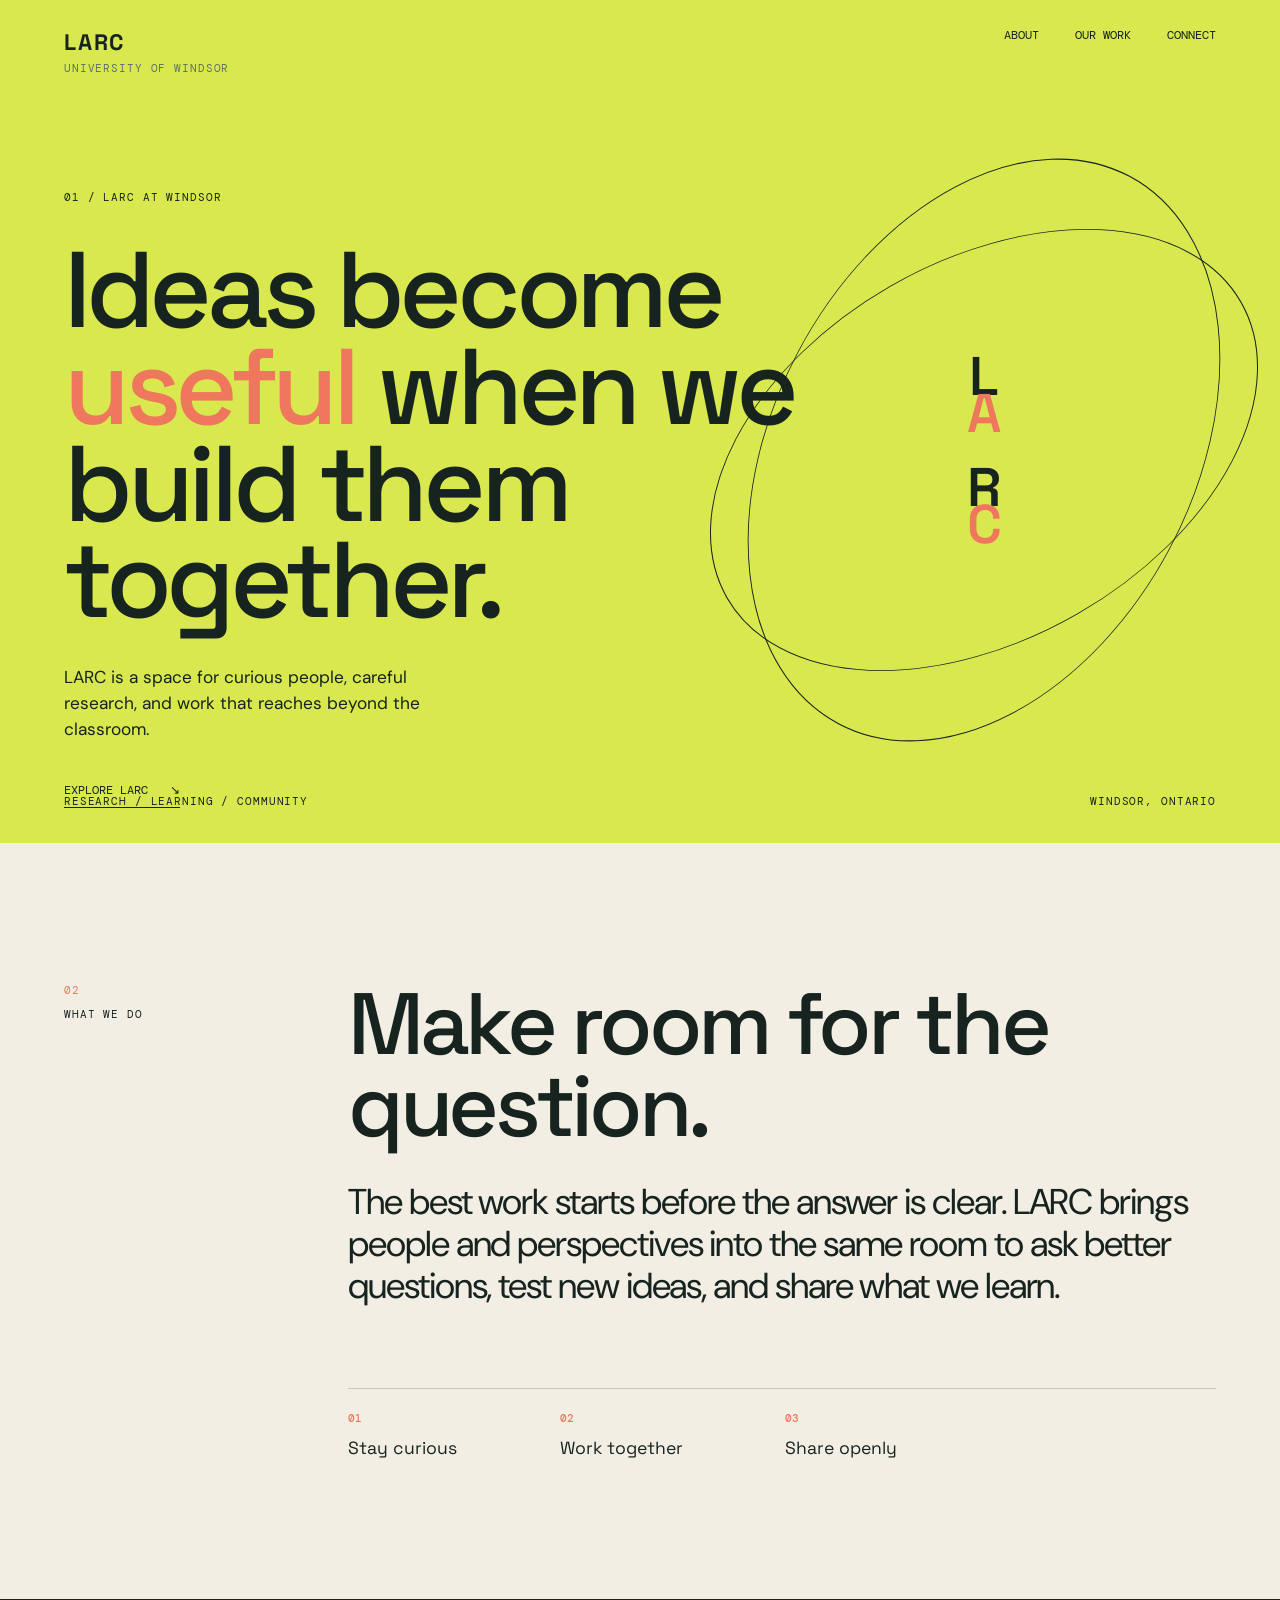
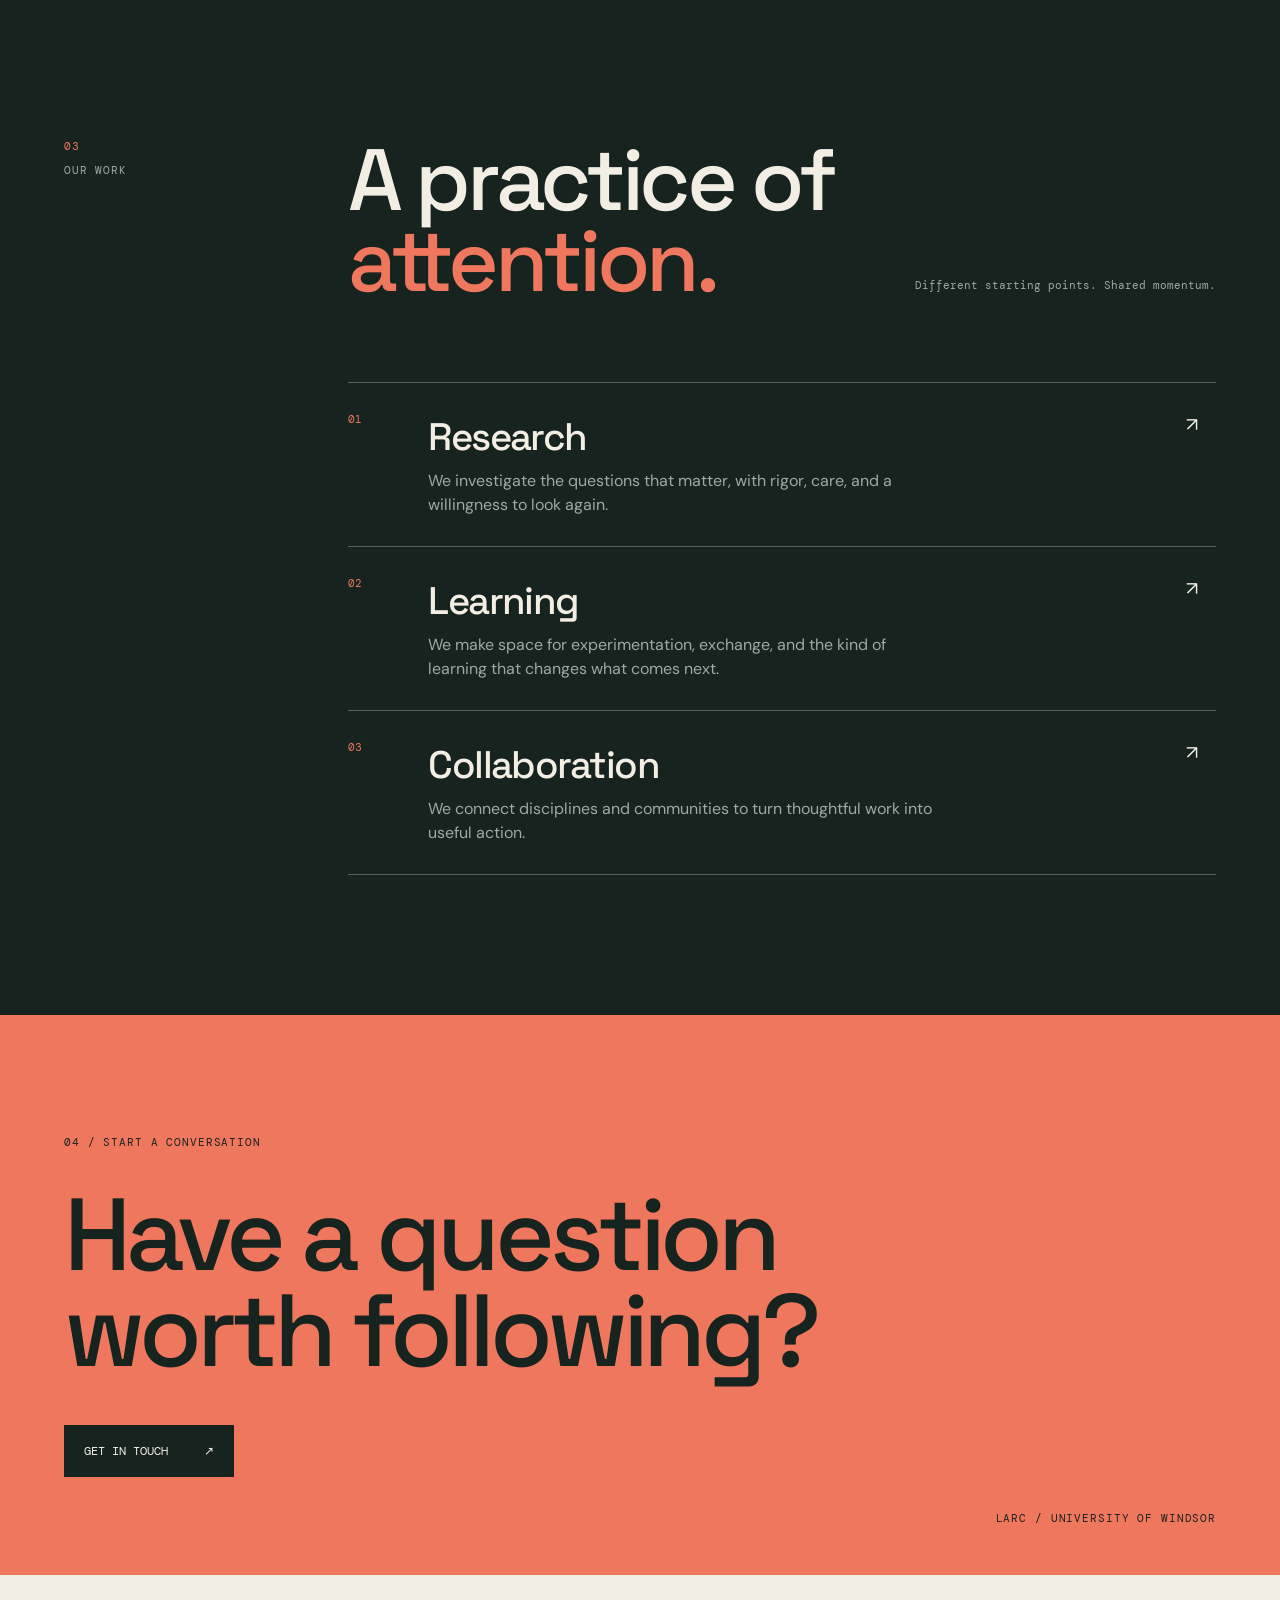
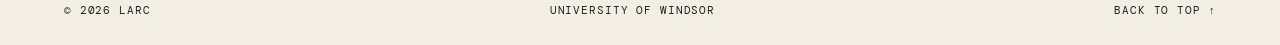
==== index.html @ 3475274f "Add initial website structure and deployment workflow for GitHub Pages" ====
<!doctype html>
<html lang="en">

<head>
    <meta charset="utf-8">
    <meta name="viewport" content="width=device-width, initial-scale=1">
    <meta name="description"
        content="LARC at the University of Windsor: research, learning, and collaboration with public impact.">
    <title>LARC | University of Windsor</title>
    <link rel="preconnect" href="https://fonts.googleapis.com">
    <link rel="preconnect" href="https://fonts.gstatic.com" crossorigin>
    <link
        href="https://fonts.googleapis.com/css2?family=DM+Mono:wght@400;500&family=DM+Sans:wght@400;500;700&family=Space+Grotesk:wght@400;500;600;700&display=swap"
        rel="stylesheet">
    <link rel="stylesheet" href="styles.css">
    <script src="script.js" defer></script>
</head>

<body>
    <header class="site-header" id="top">
        <a class="wordmark" href="#top" aria-label="LARC home"><span>LARC</span><small>University of Windsor</small></a>
        <button class="menu-toggle" type="button" aria-expanded="false" aria-controls="site-nav">Menu <span
                aria-hidden="true">+</span></button>
        <nav class="site-nav" id="site-nav" aria-label="Main navigation">
            <a href="#about">About</a>
            <a href="#work">Our work</a>
            <a href="#connect">Connect</a>
        </nav>
    </header>

    <main>
        <section class="hero" aria-labelledby="hero-title">
            <div class="hero-copy">
                <p class="eyebrow">01 / LARC at Windsor</p>
                <h1 id="hero-title">Ideas become <em>useful</em> when we build them together.</h1>
                <p class="hero-intro">LARC is a space for curious people, careful research, and work that reaches beyond
                    the classroom.</p>
                <a class="text-link" href="#about">Explore LARC <span aria-hidden="true">↘</span></a>
            </div>
            <div class="hero-mark" aria-hidden="true">
                <div class="mark-ring ring-one"></div>
                <div class="mark-ring ring-two"></div>
                <div class="mark-core">L<br><span>A</span><br>R<br><span>C</span></div>
            </div>
            <div class="hero-foot"><span>Research / Learning / Community</span><span>Windsor, Ontario</span></div>
        </section>

        <section class="intro section-grid" id="about" aria-labelledby="about-title">
            <div class="section-label"><span>02</span><span>What we do</span></div>
            <div class="intro-content">
                <h2 id="about-title">Make room for the question.</h2>
                <p class="large-copy">The best work starts before the answer is clear. LARC brings people and
                    perspectives into the same room to ask better questions, test new ideas, and share what we learn.
                </p>
                <div class="stat-row" aria-label="LARC principles">
                    <div><strong>01</strong><span>Stay curious</span></div>
                    <div><strong>02</strong><span>Work together</span></div>
                    <div><strong>03</strong><span>Share openly</span></div>
                </div>
            </div>
        </section>

        <section class="work section-grid" id="work" aria-labelledby="work-title">
            <div class="section-label"><span>03</span><span>Our work</span></div>
            <div class="work-content">
                <div class="section-heading">
                    <h2 id="work-title">A practice of<br><em>attention.</em></h2>
                    <p>Different starting points. Shared momentum.</p>
                </div>
                <div class="work-list">
                    <article class="work-item"><span class="item-number">01</span>
                        <div>
                            <h3>Research</h3>
                            <p>We investigate the questions that matter, with rigor, care, and a willingness to look
                                again.</p>
                        </div><span class="item-arrow" aria-hidden="true">↗</span>
                    </article>
                    <article class="work-item"><span class="item-number">02</span>
                        <div>
                            <h3>Learning</h3>
                            <p>We make space for experimentation, exchange, and the kind of learning that changes what
                                comes next.</p>
                        </div><span class="item-arrow" aria-hidden="true">↗</span>
                    </article>
                    <article class="work-item"><span class="item-number">03</span>
                        <div>
                            <h3>Collaboration</h3>
                            <p>We connect disciplines and communities to turn thoughtful work into useful action.</p>
                        </div><span class="item-arrow" aria-hidden="true">↗</span>
                    </article>
                </div>
            </div>
        </section>

        <section class="callout" id="connect" aria-labelledby="connect-title">
            <p class="eyebrow">04 / Start a conversation</p>
            <h2 id="connect-title">Have a question<br>worth following?</h2>
            <a class="button-link" href="mailto:larc@uwindsor.ca">Get in touch <span aria-hidden="true">↗</span></a>
            <div class="callout-note">LARC / University of Windsor</div>
        </section>
    </main>

    <footer class="site-footer"><span>© <span id="year"></span> LARC</span><span>University of Windsor</span><a
            href="#top">Back to top ↑</a></footer>
</body>

</html>
---- styles.css ----
:root {
    --ink: #17231f;
    --muted: #60706a;
    --paper: #f2eee4;
    --lime: #d8e84e;
    --coral: #ee775d;
    --line: rgba(23, 35, 31, .2);
    --display: "Space Grotesk", sans-serif;
    --body: "DM Sans", sans-serif;
    --mono: "DM Mono", monospace;
}

* {
    box-sizing: border-box;
}

html {
    scroll-behavior: smooth;
}

body {
    margin: 0;
    background: var(--paper);
    color: var(--ink);
    font-family: var(--body);
}

a {
    color: inherit;
    text-decoration: none;
}

.site-header {
    align-items: flex-start;
    display: flex;
    justify-content: space-between;
    padding: 28px 5vw;
    position: absolute;
    width: 100%;
    z-index: 2;
}

.wordmark {
    display: flex;
    flex-direction: column;
    gap: 4px;
}

.wordmark span {
    font-family: var(--display);
    font-size: 1.4rem;
    font-weight: 700;
    letter-spacing: .08em;
}

.wordmark small,
.eyebrow,
.section-label,
.hero-foot,
.callout-note,
.site-footer {
    font-family: var(--mono);
    font-size: .68rem;
    letter-spacing: .08em;
    text-transform: uppercase;
}

.wordmark small {
    color: var(--muted);
}

.site-nav {
    display: flex;
    gap: 36px;
    font-family: var(--mono);
    font-size: .72rem;
    text-transform: uppercase;
}

.site-nav a,
.text-link,
.button-link {
    transition: color .2s ease, opacity .2s ease;
}

.site-nav a:hover,
.text-link:hover {
    color: var(--coral);
}

.menu-toggle {
    display: none;
}

.hero {
    background: var(--lime);
    min-height: 790px;
    padding: 190px 5vw 35px;
    position: relative;
    overflow: hidden;
}

.hero-copy {
    max-width: 740px;
    position: relative;
    z-index: 1;
}

.eyebrow {
    margin: 0 0 38px;
}

h1,
h2,
h3,
p {
    margin-top: 0;
}

h1,
h2 {
    font-family: var(--display);
    font-weight: 500;
    letter-spacing: -.05em;
}

h1 {
    font-size: clamp(4rem, 8.4vw, 8.4rem);
    line-height: .9;
    margin: 0 0 36px;
    max-width: 850px;
}

h1 em,
h2 em {
    color: var(--coral);
    font-style: normal;
}

.hero-intro {
    font-size: 1.08rem;
    line-height: 1.5;
    max-width: 370px;
}

.text-link {
    border-bottom: 1px solid var(--ink);
    display: inline-flex;
    font-family: var(--mono);
    font-size: .75rem;
    gap: 22px;
    margin-top: 22px;
    padding-bottom: 9px;
    text-transform: uppercase;
}

.hero-mark {
    height: 540px;
    position: absolute;
    right: 2vw;
    top: 180px;
    width: 540px;
}

.mark-ring {
    border: 1px solid var(--ink);
    border-radius: 50%;
    height: 100%;
    position: absolute;
    width: 100%;
}

.ring-one {
    transform: rotate(28deg) scale(.78, 1.15);
}

.ring-two {
    transform: rotate(-30deg) scale(1.1, .7);
}

.mark-core {
    align-items: center;
    display: flex;
    flex-direction: column;
    font-family: var(--display);
    font-size: 3.4rem;
    font-weight: 600;
    left: 50%;
    line-height: .68;
    position: absolute;
    text-align: center;
    top: 50%;
    transform: translate(-50%, -50%);
}

.mark-core span {
    color: var(--coral);
}

.hero-foot {
    bottom: 35px;
    display: flex;
    justify-content: space-between;
    left: 5vw;
    position: absolute;
    right: 5vw;
}

.section-grid {
    display: grid;
    gap: 6vw;
    grid-template-columns: 18% 1fr;
    padding: 140px 5vw;
}

.section-label {
    display: flex;
    flex-direction: column;
    gap: 10px;
}

.section-label span:first-child {
    color: var(--coral);
}

.intro {
    background: var(--paper);
}

h2 {
    font-size: clamp(3rem, 6.8vw, 7rem);
    line-height: .94;
    margin-bottom: 34px;
}

.intro-content {
    max-width: 920px;
}

.large-copy {
    font-size: clamp(1.5rem, 2.8vw, 2.7rem);
    letter-spacing: -.03em;
    line-height: 1.18;
    max-width: 850px;
}

.stat-row {
    border-top: 1px solid var(--line);
    display: flex;
    gap: 8vw;
    margin-top: 80px;
    padding-top: 22px;
}

.stat-row div {
    display: flex;
    flex-direction: column;
    gap: 12px;
}

.stat-row strong {
    color: var(--coral);
    font: 500 .7rem var(--mono);
}

.stat-row span {
    font-family: var(--display);
    font-size: 1.1rem;
}

.work {
    background: var(--ink);
    color: var(--paper);
}

.work .section-label {
    color: #9daaa3;
}

.work-content {
    max-width: 1000px;
}

.section-heading {
    align-items: flex-end;
    display: flex;
    justify-content: space-between;
}

.section-heading h2 {
    margin: 0 0 80px;
}

.section-heading p {
    color: #9daaa3;
    font-family: var(--mono);
    font-size: .7rem;
    margin-bottom: 90px;
}

.work-list {
    border-top: 1px solid rgba(242, 238, 228, .3);
}

.work-item {
    align-items: flex-start;
    border-bottom: 1px solid rgba(242, 238, 228, .3);
    display: grid;
    gap: 30px;
    grid-template-columns: 50px 1fr 30px;
    padding: 29px 0;
    transition: color .2s ease, padding .2s ease;
}

.work-item:hover {
    color: var(--lime);
    padding-left: 12px;
}

.item-number {
    color: var(--coral);
    font: .7rem var(--mono);
}

.work-item h3 {
    font: 500 clamp(1.8rem, 3vw, 3rem) var(--display);
    letter-spacing: -.04em;
    margin-bottom: 8px;
}

.work-item p {
    color: #9daaa3;
    line-height: 1.5;
    margin: 0;
    max-width: 520px;
}

.item-arrow {
    font-size: 1.2rem;
}

.callout {
    background: var(--coral);
    min-height: 560px;
    padding: 120px 5vw 50px;
    position: relative;
}

.callout h2 {
    font-size: clamp(3.8rem, 8vw, 8rem);
    margin: 0 0 45px;
}

.button-link {
    background: var(--ink);
    color: var(--paper);
    display: inline-flex;
    font-family: var(--mono);
    font-size: .74rem;
    gap: 36px;
    padding: 18px 20px;
    text-transform: uppercase;
}

.button-link:hover {
    background: var(--lime);
    color: var(--ink);
}

.callout-note {
    bottom: 50px;
    position: absolute;
    right: 5vw;
}

.site-footer {
    display: flex;
    justify-content: space-between;
    padding: 28px 5vw;
}

@media (max-width: 720px) {
    .site-header {
        padding: 22px 6vw;
    }

    .menu-toggle {
        background: none;
        border: 0;
        display: flex;
        font: .68rem var(--mono);
        gap: 12px;
        padding: 0;
        text-transform: uppercase;
    }

    .menu-toggle span {
        color: var(--coral);
        font-size: 1rem;
        line-height: .6;
    }

    .site-nav {
        background: var(--ink);
        color: var(--paper);
        display: none;
        flex-direction: column;
        gap: 22px;
        padding: 25px;
        position: absolute;
        right: 6vw;
        top: 57px;
        width: 170px;
    }

    .site-nav.is-open {
        display: flex;
    }

    .hero {
        min-height: 780px;
        padding: 150px 6vw 35px;
    }

    h1 {
        font-size: clamp(3.5rem, 16vw, 6rem);
    }

    .hero-mark {
        height: 340px;
        opacity: .6;
        right: -100px;
        top: 440px;
        width: 340px;
    }

    .mark-core {
        font-size: 2.3rem;
    }

    .hero-foot {
        bottom: 28px;
        left: 6vw;
        right: 6vw;
    }

    .hero-foot span:last-child {
        display: none;
    }

    .section-grid {
        display: block;
        padding: 85px 6vw;
    }

    .section-label {
        flex-direction: row;
        justify-content: space-between;
        margin-bottom: 70px;
    }

    h2 {
        font-size: clamp(3.3rem, 15vw, 5rem);
    }

    .stat-row {
        gap: 0;
        justify-content: space-between;
        margin-top: 60px;
    }

    .stat-row span {
        font-size: .95rem;
    }

    .section-heading {
        display: block;
    }

    .section-heading h2 {
        margin-bottom: 26px;
    }

    .section-heading p {
        margin-bottom: 55px;
    }

    .work-item {
        gap: 12px;
        grid-template-columns: 30px 1fr 20px;
    }

    .work-item p {
        font-size: .92rem;
    }

    .callout {
        min-height: 500px;
        padding: 85px 6vw 35px;
    }

    .callout-note {
        bottom: 35px;
        left: 6vw;
        right: auto;
    }

    .site-footer {
        align-items: flex-start;
        flex-direction: column;
        gap: 14px;
        padding: 28px 6vw;
    }
}
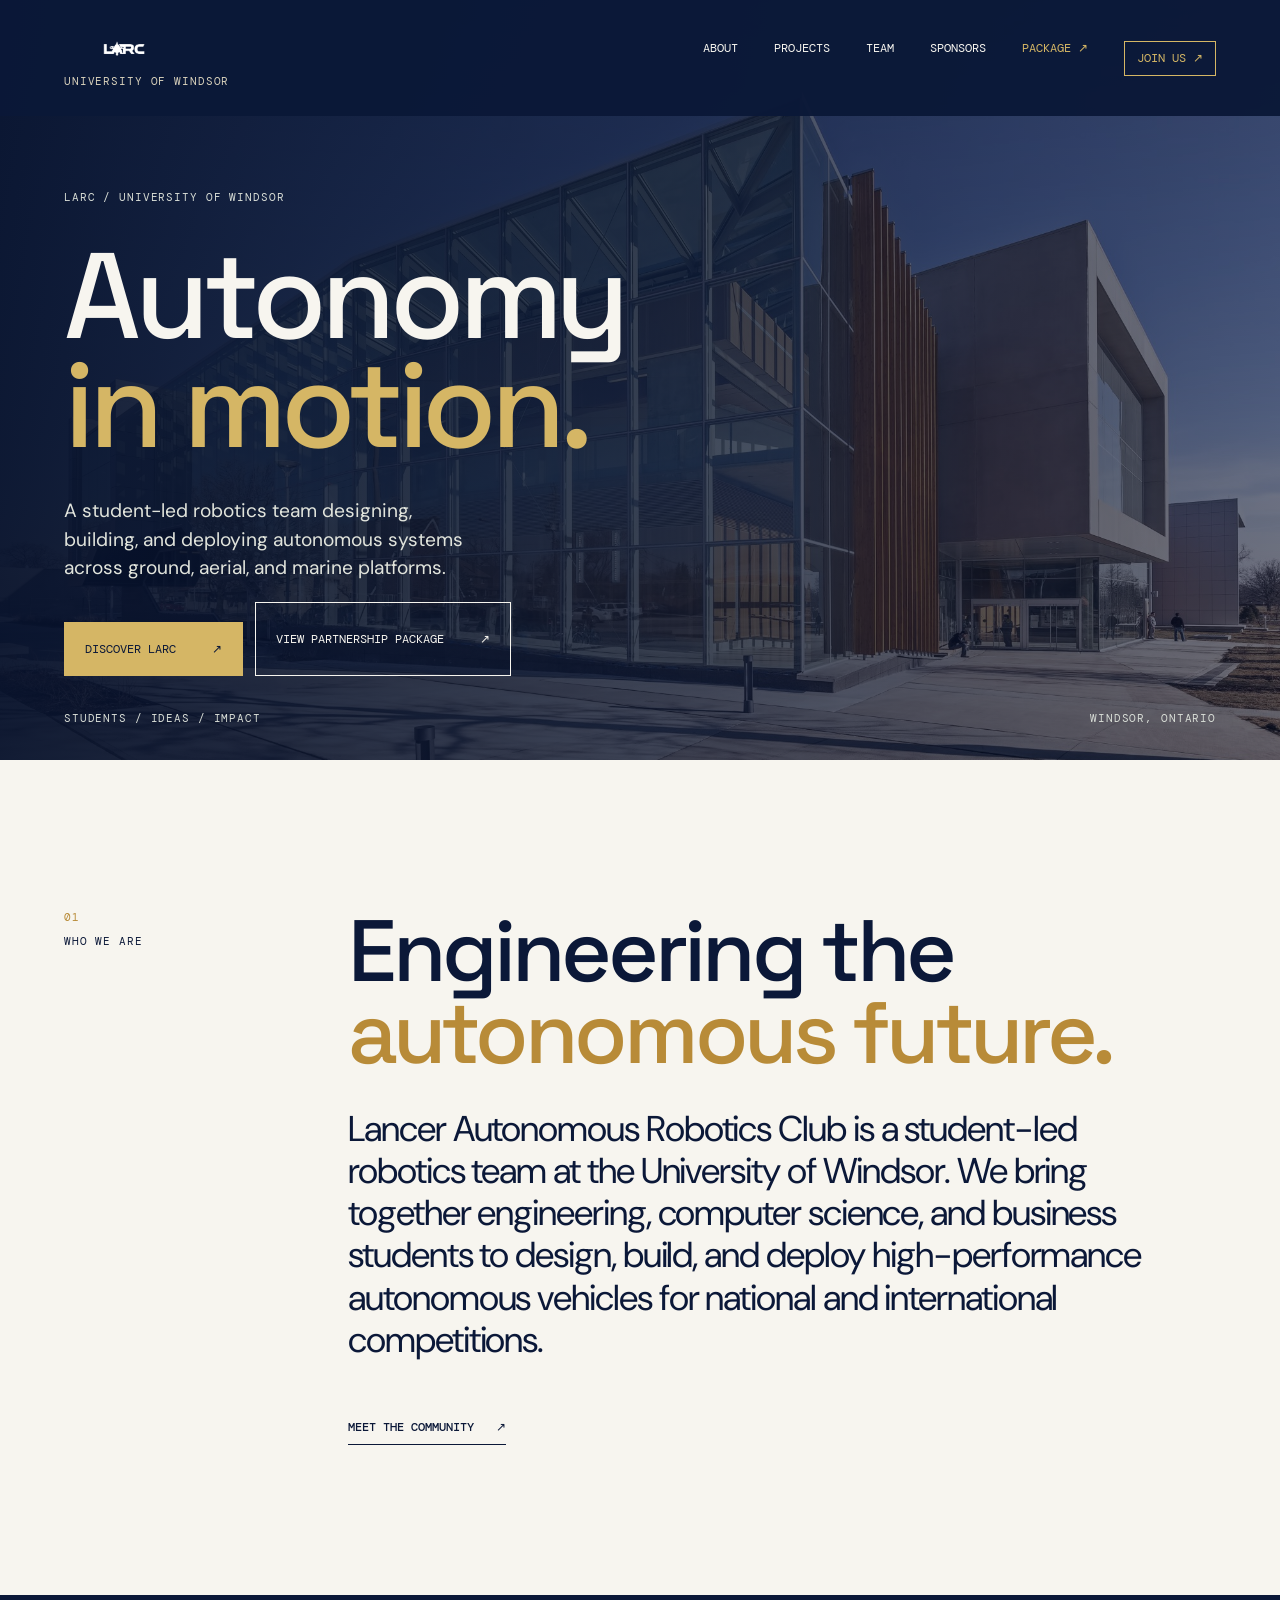
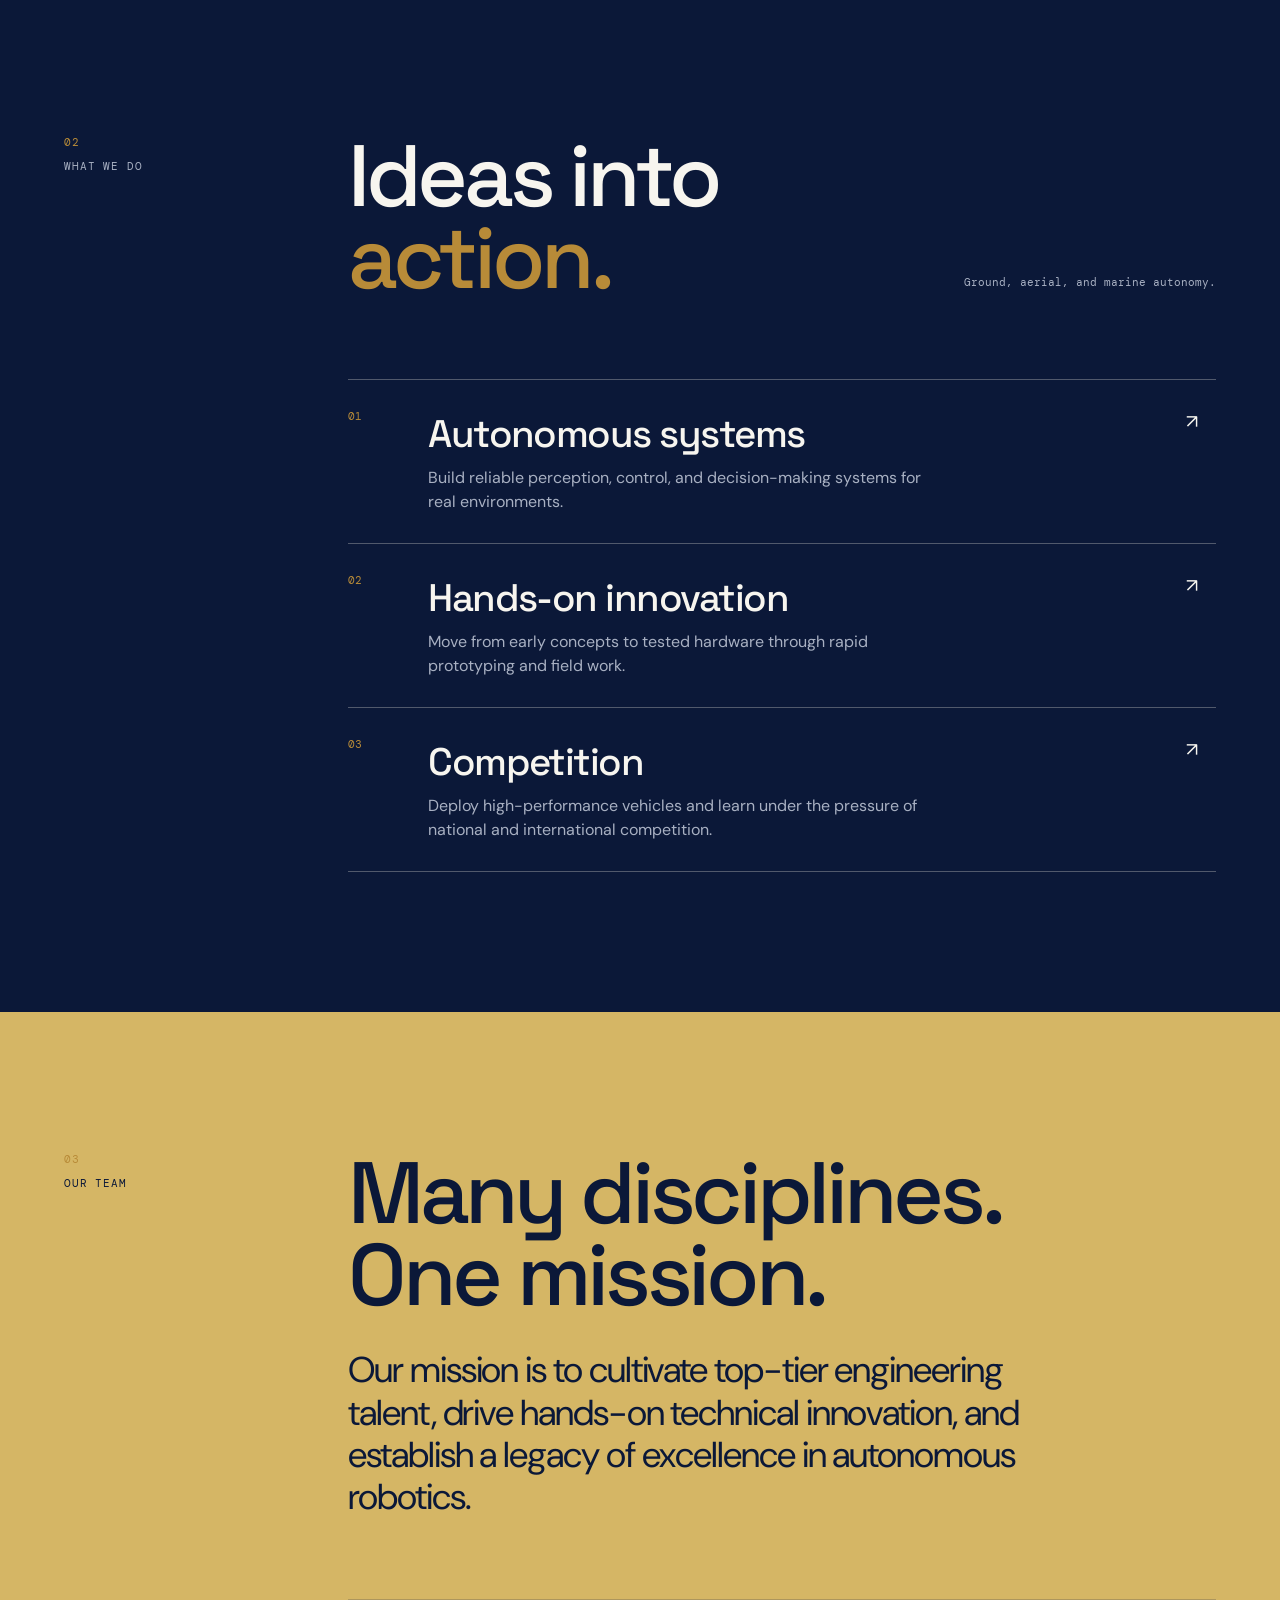
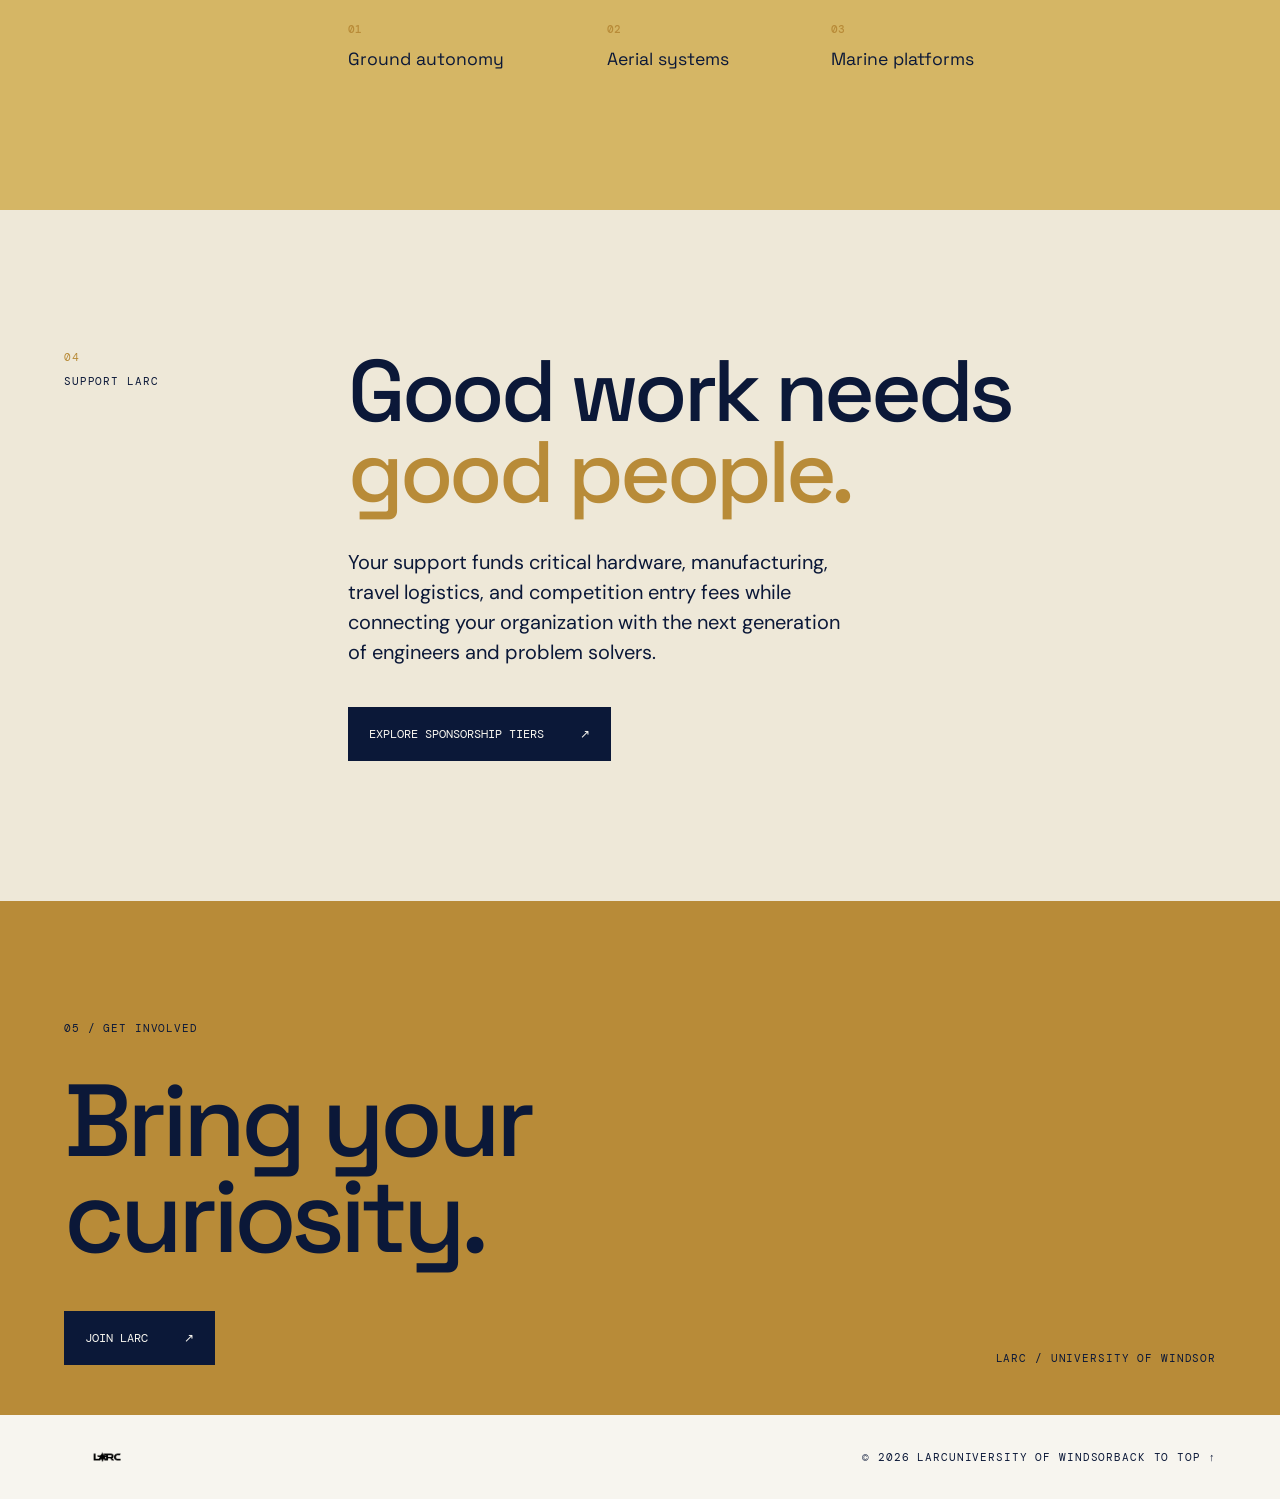
==== commit f4e5cc11: "Add new project, sponsors, and team pages; include sponsorship package PDF" ====
--- a/index.html
+++ b/index.html
@@ -18,90 +18,117 @@
 
 <body>
     <header class="site-header" id="top">
-        <a class="wordmark" href="#top" aria-label="LARC home"><span>LARC</span><small>University of Windsor</small></a>
+        <a class="wordmark" href="index.html" aria-label="LARC home"><img src="assets/LARC%20Logo.png"
+                alt="LARC"><small>University of Windsor</small></a>
         <button class="menu-toggle" type="button" aria-expanded="false" aria-controls="site-nav">Menu <span
                 aria-hidden="true">+</span></button>
         <nav class="site-nav" id="site-nav" aria-label="Main navigation">
-            <a href="#about">About</a>
-            <a href="#work">Our work</a>
-            <a href="#connect">Connect</a>
+            <a href="about.html">About</a>
+            <a href="projects.html">Projects</a>
+            <a href="team.html">Team</a>
+            <a href="sponsors.html">Sponsors</a>
+            <a class="nav-package" href="assets/sponsorship-package.pdf" target="_blank" rel="noreferrer">Package <span
+                    aria-hidden="true">↗</span></a>
+            <a class="nav-join" href="mailto:larc@uwindsor.ca">Join us <span aria-hidden="true">↗</span></a>
         </nav>
     </header>
 
     <main>
         <section class="hero" aria-labelledby="hero-title">
+            <div class="hero-image" role="img"
+                aria-label="Centre for Engineering Innovation at the University of Windsor"></div>
+            <div class="hero-overlay"></div>
             <div class="hero-copy">
-                <p class="eyebrow">01 / LARC at Windsor</p>
-                <h1 id="hero-title">Ideas become <em>useful</em> when we build them together.</h1>
-                <p class="hero-intro">LARC is a space for curious people, careful research, and work that reaches beyond
-                    the classroom.</p>
-                <a class="text-link" href="#about">Explore LARC <span aria-hidden="true">↘</span></a>
+                <p class="eyebrow">LARC / University of Windsor</p>
+                <h1 id="hero-title">Autonomy<br><em>in motion.</em></h1>
+                <p class="hero-intro">A student-led robotics team designing, building, and deploying autonomous systems
+                    across ground, aerial, and marine platforms.</p>
+                <div class="hero-actions"><a class="button-link button-light" href="about.html">Discover LARC <span
+                            aria-hidden="true">↗</span></a><a class="button-link button-outline"
+                        href="assets/sponsorship-package.pdf" target="_blank" rel="noreferrer">View
+                        partnership package <span aria-hidden="true">↗</span></a></div>
             </div>
-            <div class="hero-mark" aria-hidden="true">
-                <div class="mark-ring ring-one"></div>
-                <div class="mark-ring ring-two"></div>
-                <div class="mark-core">L<br><span>A</span><br>R<br><span>C</span></div>
-            </div>
-            <div class="hero-foot"><span>Research / Learning / Community</span><span>Windsor, Ontario</span></div>
+            <div class="hero-foot"><span>Students / Ideas / Impact</span><span>Windsor, Ontario</span></div>
         </section>
 
         <section class="intro section-grid" id="about" aria-labelledby="about-title">
-            <div class="section-label"><span>02</span><span>What we do</span></div>
+            <div class="section-label"><span>01</span><span>Who we are</span></div>
             <div class="intro-content">
-                <h2 id="about-title">Make room for the question.</h2>
-                <p class="large-copy">The best work starts before the answer is clear. LARC brings people and
-                    perspectives into the same room to ask better questions, test new ideas, and share what we learn.
-                </p>
-                <div class="stat-row" aria-label="LARC principles">
-                    <div><strong>01</strong><span>Stay curious</span></div>
-                    <div><strong>02</strong><span>Work together</span></div>
-                    <div><strong>03</strong><span>Share openly</span></div>
-                </div>
+                <h2 id="about-title">Engineering the<br><em>autonomous future.</em></h2>
+                <p class="large-copy">Lancer Autonomous Robotics Club is a student-led robotics team at the University
+                    of Windsor. We bring together engineering, computer science, and business students to design, build,
+                    and deploy high-performance autonomous vehicles for national and international competitions.</p>
+                <a class="text-link" href="about.html">Meet the community <span aria-hidden="true">↗</span></a>
             </div>
         </section>
 
-        <section class="work section-grid" id="work" aria-labelledby="work-title">
-            <div class="section-label"><span>03</span><span>Our work</span></div>
+        <section class="work section-grid" id="projects" aria-labelledby="work-title">
+            <div class="section-label"><span>02</span><span>What we do</span></div>
             <div class="work-content">
                 <div class="section-heading">
-                    <h2 id="work-title">A practice of<br><em>attention.</em></h2>
-                    <p>Different starting points. Shared momentum.</p>
+                    <h2 id="work-title">Ideas into<br><em>action.</em></h2>
+                    <p>Ground, aerial, and marine autonomy.</p>
                 </div>
                 <div class="work-list">
                     <article class="work-item"><span class="item-number">01</span>
                         <div>
-                            <h3>Research</h3>
-                            <p>We investigate the questions that matter, with rigor, care, and a willingness to look
-                                again.</p>
+                            <h3>Autonomous systems</h3>
+                            <p>Build reliable perception, control, and decision-making systems for real environments.
+                            </p>
                         </div><span class="item-arrow" aria-hidden="true">↗</span>
                     </article>
                     <article class="work-item"><span class="item-number">02</span>
                         <div>
-                            <h3>Learning</h3>
-                            <p>We make space for experimentation, exchange, and the kind of learning that changes what
-                                comes next.</p>
+                            <h3>Hands-on innovation</h3>
+                            <p>Move from early concepts to tested hardware through rapid prototyping and field work.</p>
                         </div><span class="item-arrow" aria-hidden="true">↗</span>
                     </article>
                     <article class="work-item"><span class="item-number">03</span>
                         <div>
-                            <h3>Collaboration</h3>
-                            <p>We connect disciplines and communities to turn thoughtful work into useful action.</p>
+                            <h3>Competition</h3>
+                            <p>Deploy high-performance vehicles and learn under the pressure of national and
+                                international competition.</p>
                         </div><span class="item-arrow" aria-hidden="true">↗</span>
                     </article>
                 </div>
             </div>
         </section>
 
+        <section class="stats section-grid" id="team" aria-labelledby="team-title">
+            <div class="section-label"><span>03</span><span>Our team</span></div>
+            <div class="stats-content">
+                <h2 id="team-title">Many disciplines.<br><em>One mission.</em></h2>
+                <p class="large-copy">Our mission is to cultivate top-tier engineering talent, drive hands-on technical
+                    innovation, and establish a legacy of excellence in autonomous robotics.</p>
+                <div class="stat-row">
+                    <div><strong>01</strong><span>Ground autonomy</span></div>
+                    <div><strong>02</strong><span>Aerial systems</span></div>
+                    <div><strong>03</strong><span>Marine platforms</span></div>
+                </div>
+            </div>
+        </section>
+
+        <section class="sponsors section-grid" id="sponsors" aria-labelledby="sponsors-title">
+            <div class="section-label"><span>04</span><span>Support LARC</span></div>
+            <div>
+                <h2 id="sponsors-title">Good work needs<br><em>good people.</em></h2>
+                <p class="sponsor-copy">Your support funds critical hardware, manufacturing, travel logistics, and
+                    competition entry fees while connecting your organization with the next generation of engineers and
+                    problem solvers.</p><a class="button-link" href="assets/sponsorship-package.pdf" target="_blank"
+                    rel="noreferrer">Explore sponsorship tiers <span aria-hidden="true">↗</span></a>
+            </div>
+        </section>
+
         <section class="callout" id="connect" aria-labelledby="connect-title">
-            <p class="eyebrow">04 / Start a conversation</p>
-            <h2 id="connect-title">Have a question<br>worth following?</h2>
-            <a class="button-link" href="mailto:larc@uwindsor.ca">Get in touch <span aria-hidden="true">↗</span></a>
+            <p class="eyebrow">05 / Get involved</p>
+            <h2 id="connect-title">Bring your<br><em>curiosity.</em></h2>
+            <a class="button-link" href="mailto:larc@uwindsor.ca">Join LARC <span aria-hidden="true">↗</span></a>
             <div class="callout-note">LARC / University of Windsor</div>
         </section>
     </main>
 
-    <footer class="site-footer"><span>© <span id="year"></span> LARC</span><span>University of Windsor</span><a
-            href="#top">Back to top ↑</a></footer>
+    <footer class="site-footer"><img src="assets/LARC%20Logo.png" alt="LARC"><span>© <span id="year"></span>
+            LARC</span><span>University of Windsor</span><a href="#top">Back to top ↑</a></footer>
 </body>
 
 </html>
--- a/styles.css
+++ b/styles.css
@@ -1,10 +1,10 @@
 :root {
-    --ink: #17231f;
-    --muted: #60706a;
-    --paper: #f2eee4;
-    --lime: #d8e84e;
-    --coral: #ee775d;
-    --line: rgba(23, 35, 31, .2);
+    --ink: #0b1838;
+    --muted: #65708a;
+    --paper: #f7f5ef;
+    --lime: #d5b665;
+    --coral: #b88b38;
+    --line: rgba(11, 24, 56, .2);
     --display: "Space Grotesk", sans-serif;
     --body: "DM Sans", sans-serif;
     --mono: "DM Mono", monospace;
@@ -511,4 +511,564 @@
         gap: 14px;
         padding: 28px 6vw;
     }
+}
+
+/* Club-site presentation */
+.site-header {
+    align-items: center;
+    background: rgba(11, 24, 56, .96);
+    color: var(--paper);
+    position: fixed;
+}
+
+.wordmark small {
+    color: #b6c0ba;
+}
+
+.site-nav a:hover {
+    color: var(--lime);
+}
+
+.nav-join {
+    border: 1px solid var(--lime);
+    color: var(--lime);
+    padding: 9px 12px;
+}
+
+.hero {
+    background: var(--ink);
+    color: var(--paper);
+    min-height: 760px;
+    padding-top: 190px;
+}
+
+.hero-image {
+    background: url("https://images.unsplash.com/photo-1535378917042-10a22c95931a?auto=format&fit=crop&w=2200&q=85") center / cover;
+    inset: 0;
+    opacity: .58;
+    position: absolute;
+}
+
+.hero-overlay {
+    background: linear-gradient(90deg, rgba(7, 18, 44, .92) 0%, rgba(7, 18, 44, .58) 52%, rgba(7, 18, 44, .2) 100%);
+    inset: 0;
+    position: absolute;
+}
+
+.hero-copy {
+    max-width: 680px;
+}
+
+.hero h1 {
+    font-size: clamp(4.5rem, 9.5vw, 9.5rem);
+}
+
+.hero h1 em {
+    color: var(--lime);
+}
+
+.hero-intro {
+    color: #e1e4dc;
+    font-size: 1.2rem;
+    max-width: 410px;
+}
+
+.hero .eyebrow,
+.hero-foot {
+    color: #d8ddd6;
+}
+
+.button-link {
+    align-items: center;
+    border: 1px solid transparent;
+}
+
+.button-light {
+    background: var(--lime);
+    color: var(--ink);
+    margin-top: 20px;
+}
+
+.button-light:hover {
+    background: var(--coral);
+    color: var(--ink);
+}
+
+.hero-mark {
+    display: none;
+}
+
+.intro {
+    padding-bottom: 150px;
+    padding-top: 150px;
+}
+
+.intro-content,
+.stats-content,
+.sponsors>div:last-child {
+    max-width: 920px;
+}
+
+.text-link {
+    font-weight: 500;
+}
+
+.stats {
+    background: var(--lime);
+}
+
+.stats h2 em {
+    color: var(--ink);
+}
+
+.stats .large-copy {
+    max-width: 730px;
+}
+
+.sponsors {
+    background: #eee8d8;
+}
+
+.sponsor-copy {
+    font-size: 1.25rem;
+    line-height: 1.5;
+    max-width: 510px;
+}
+
+.sponsors .button-link {
+    background: var(--ink);
+    color: var(--paper);
+    margin-top: 20px;
+}
+
+.sponsors .button-link:hover {
+    background: var(--coral);
+    color: var(--ink);
+}
+
+.callout {
+    min-height: 500px;
+}
+
+.callout h2 em {
+    color: var(--ink);
+}
+
+.callout .button-link {
+    background: var(--ink);
+}
+
+.callout .button-link:hover {
+    background: var(--lime);
+}
+
+@media (max-width: 720px) {
+    .site-header {
+        position: fixed;
+    }
+
+    .site-nav {
+        top: 65px;
+    }
+
+    .site-nav .nav-join {
+        border: 0;
+        padding: 0;
+    }
+
+    .hero {
+        min-height: 720px;
+        padding-top: 150px;
+    }
+
+    .hero-image {
+        background-position: 65% center;
+    }
+
+    .hero-overlay {
+        background: linear-gradient(90deg, rgba(7, 18, 44, .9), rgba(7, 18, 44, .5));
+    }
+
+    .hero h1 {
+        font-size: clamp(4rem, 18vw, 6rem);
+    }
+
+    .hero-intro {
+        font-size: 1rem;
+    }
+
+    .intro,
+    .stats,
+    .sponsors {
+        padding-bottom: 90px;
+        padding-top: 90px;
+    }
+
+    .sponsor-copy {
+        font-size: 1.05rem;
+    }
+}
+
+/* Partnership presentation */
+.wordmark img,
+.site-footer img {
+    display: block;
+    object-fit: contain;
+}
+
+.wordmark img {
+    filter: brightness(0) invert(1);
+    height: 42px;
+    width: 120px;
+}
+
+.nav-package {
+    color: var(--lime);
+}
+
+.hero-image {
+    background: url("assets/CEI.jpg") center / cover, url("https://images.unsplash.com/photo-1535378917042-10a22c95931a?auto=format&fit=crop&w=2200&q=85") center / cover;
+}
+
+.hero-actions {
+    display: flex;
+    flex-wrap: wrap;
+    gap: 12px;
+}
+
+.button-outline {
+    background: transparent;
+    border-color: var(--paper);
+    color: var(--paper);
+}
+
+.package {
+    background: #eee8d8;
+}
+
+.package-content {
+    max-width: 1100px;
+}
+
+.package-heading {
+    align-items: flex-end;
+    display: flex;
+    justify-content: space-between;
+}
+
+.package-heading h2 {
+    margin-bottom: 70px;
+}
+
+.package-heading p {
+    color: var(--muted);
+    font: .7rem var(--mono);
+    margin-bottom: 82px;
+    text-transform: uppercase;
+}
+
+.tier-list {
+    display: grid;
+    gap: 2px;
+}
+
+.tier {
+    align-items: start;
+    background: var(--ink);
+    color: var(--paper);
+    display: grid;
+    gap: 26px;
+    grid-template-columns: minmax(150px, .7fr) minmax(90px, .35fr) 2fr;
+    padding: 25px 28px;
+}
+
+.tier-name {
+    font: 500 1.35rem var(--display);
+}
+
+.tier-price {
+    color: var(--lime);
+    font: .9rem var(--mono);
+}
+
+.tier ul {
+    line-height: 1.55;
+    margin: 0;
+    padding-left: 1.1rem;
+}
+
+.tier li::marker {
+    color: var(--coral);
+}
+
+.inkind {
+    border-top: 1px solid var(--line);
+    margin-top: 65px;
+    max-width: 720px;
+    padding-top: 24px;
+}
+
+.inkind h3 {
+    font: 500 1.8rem var(--display);
+    margin-bottom: 12px;
+}
+
+.inkind p {
+    line-height: 1.6;
+}
+
+.package .button-link {
+    margin-top: 24px;
+}
+
+.site-footer {
+    align-items: center;
+}
+
+.site-footer img {
+    filter: brightness(0);
+    height: 28px;
+    margin-right: auto;
+    width: 85px;
+}
+
+@media (max-width: 720px) {
+    .hero-actions .button-link {
+        width: 100%;
+    }
+
+    .package-heading {
+        display: block;
+    }
+
+    .package-heading h2 {
+        margin-bottom: 25px;
+    }
+
+    .package-heading p {
+        margin-bottom: 45px;
+    }
+
+    .tier {
+        display: block;
+        padding: 24px 20px;
+    }
+
+    .tier-price {
+        margin: 8px 0 18px;
+    }
+
+    .tier ul {
+        font-size: .95rem;
+    }
+
+    .site-footer img {
+        margin-right: 0;
+    }
+}
+
+/* Multi-page section layouts */
+.site-nav .is-current {
+    color: var(--lime);
+}
+
+.inner-page {
+    padding-top: 86px;
+}
+
+.page-hero {
+    align-items: flex-end;
+    background: var(--ink);
+    color: var(--paper);
+    display: flex;
+    min-height: 570px;
+    overflow: hidden;
+    padding: 120px 5vw 70px;
+    position: relative;
+}
+
+.page-hero::before {
+    background: linear-gradient(135deg, var(--ink) 0 68%, #1c3562 68% 100%);
+    content: "";
+    inset: 0;
+    opacity: .72;
+    position: absolute;
+}
+
+.page-hero>div {
+    max-width: 900px;
+    position: relative;
+    z-index: 1;
+}
+
+.page-hero h1 {
+    margin-bottom: 0;
+}
+
+.page-hero h1 em {
+    color: var(--lime);
+}
+
+.page-body {
+    min-height: 620px;
+}
+
+.page-content {
+    max-width: 920px;
+}
+
+.page-content>p:not(.large-copy) {
+    font-size: 1.2rem;
+    line-height: 1.65;
+    max-width: 720px;
+}
+
+.content-rule {
+    border-top: 1px solid var(--line);
+    margin-top: 90px;
+    max-width: 720px;
+    padding-top: 28px;
+}
+
+.content-rule h2 {
+    font-size: clamp(2.3rem, 4vw, 4rem);
+    margin-bottom: 18px;
+}
+
+.content-rule p {
+    font-size: 1.2rem;
+    line-height: 1.6;
+}
+
+.work-page {
+    background: var(--ink);
+    color: var(--paper);
+}
+
+.work-page .section-label,
+.work-page .page-content>p:not(.large-copy) {
+    color: #9daaa3;
+}
+
+.project-grid {
+    border-top: 1px solid rgba(242, 238, 228, .3);
+    display: grid;
+    grid-template-columns: repeat(3, 1fr);
+    margin-top: 80px;
+}
+
+.project-grid article {
+    border-right: 1px solid rgba(242, 238, 228, .3);
+    min-height: 300px;
+    padding: 28px 24px 28px 0;
+}
+
+.project-grid article+article {
+    padding-left: 24px;
+}
+
+.project-grid article:last-child {
+    border-right: 0;
+}
+
+.project-grid h2 {
+    font-size: clamp(1.8rem, 3vw, 3rem);
+    margin: 24px 0 18px;
+}
+
+.project-grid p {
+    color: #9daaa3;
+    line-height: 1.6;
+}
+
+.stats-page {
+    background: var(--lime);
+}
+
+.stats-page .content-rule p {
+    max-width: 650px;
+}
+
+.sponsor-page {
+    background: #eee8d8;
+}
+
+.sponsor-actions {
+    align-items: center;
+    display: flex;
+    flex-wrap: wrap;
+    gap: 26px;
+    margin-top: 38px;
+}
+
+.sponsor-actions .text-link {
+    margin-top: 0;
+}
+
+@media (max-width: 720px) {
+    .inner-page {
+        padding-top: 65px;
+    }
+
+    .page-hero {
+        min-height: 520px;
+        padding: 90px 6vw 55px;
+    }
+
+    .page-body {
+        min-height: 0;
+    }
+
+    .project-grid {
+        display: block;
+        margin-top: 55px;
+    }
+
+    .project-grid article,
+    .project-grid article+article {
+        border-bottom: 1px solid rgba(242, 238, 228, .3);
+        border-right: 0;
+        min-height: 0;
+        padding: 24px 0;
+    }
+
+    .project-grid article:last-child {
+        border-bottom: 0;
+    }
+
+    .content-rule {
+        margin-top: 60px;
+    }
+}
+
+/* Logo palette refinements */
+.site-header {
+    background: rgba(11, 24, 56, .96);
+}
+
+.wordmark small {
+    color: #d9d2bc;
+}
+
+.hero-overlay {
+    background: linear-gradient(90deg, rgba(7, 18, 44, .92) 0%, rgba(7, 18, 44, .58) 52%, rgba(7, 18, 44, .2) 100%);
+}
+
+.work .section-label,
+.section-heading p,
+.work-item p,
+.project-grid p {
+    color: #a8b0c2;
+}
+
+.sponsors,
+.package,
+.sponsor-page {
+    background: #eee8d8;
+}
+
+@media (max-width: 720px) {
+    .hero-overlay {
+        background: linear-gradient(90deg, rgba(7, 18, 44, .9), rgba(7, 18, 44, .5));
+    }
 }
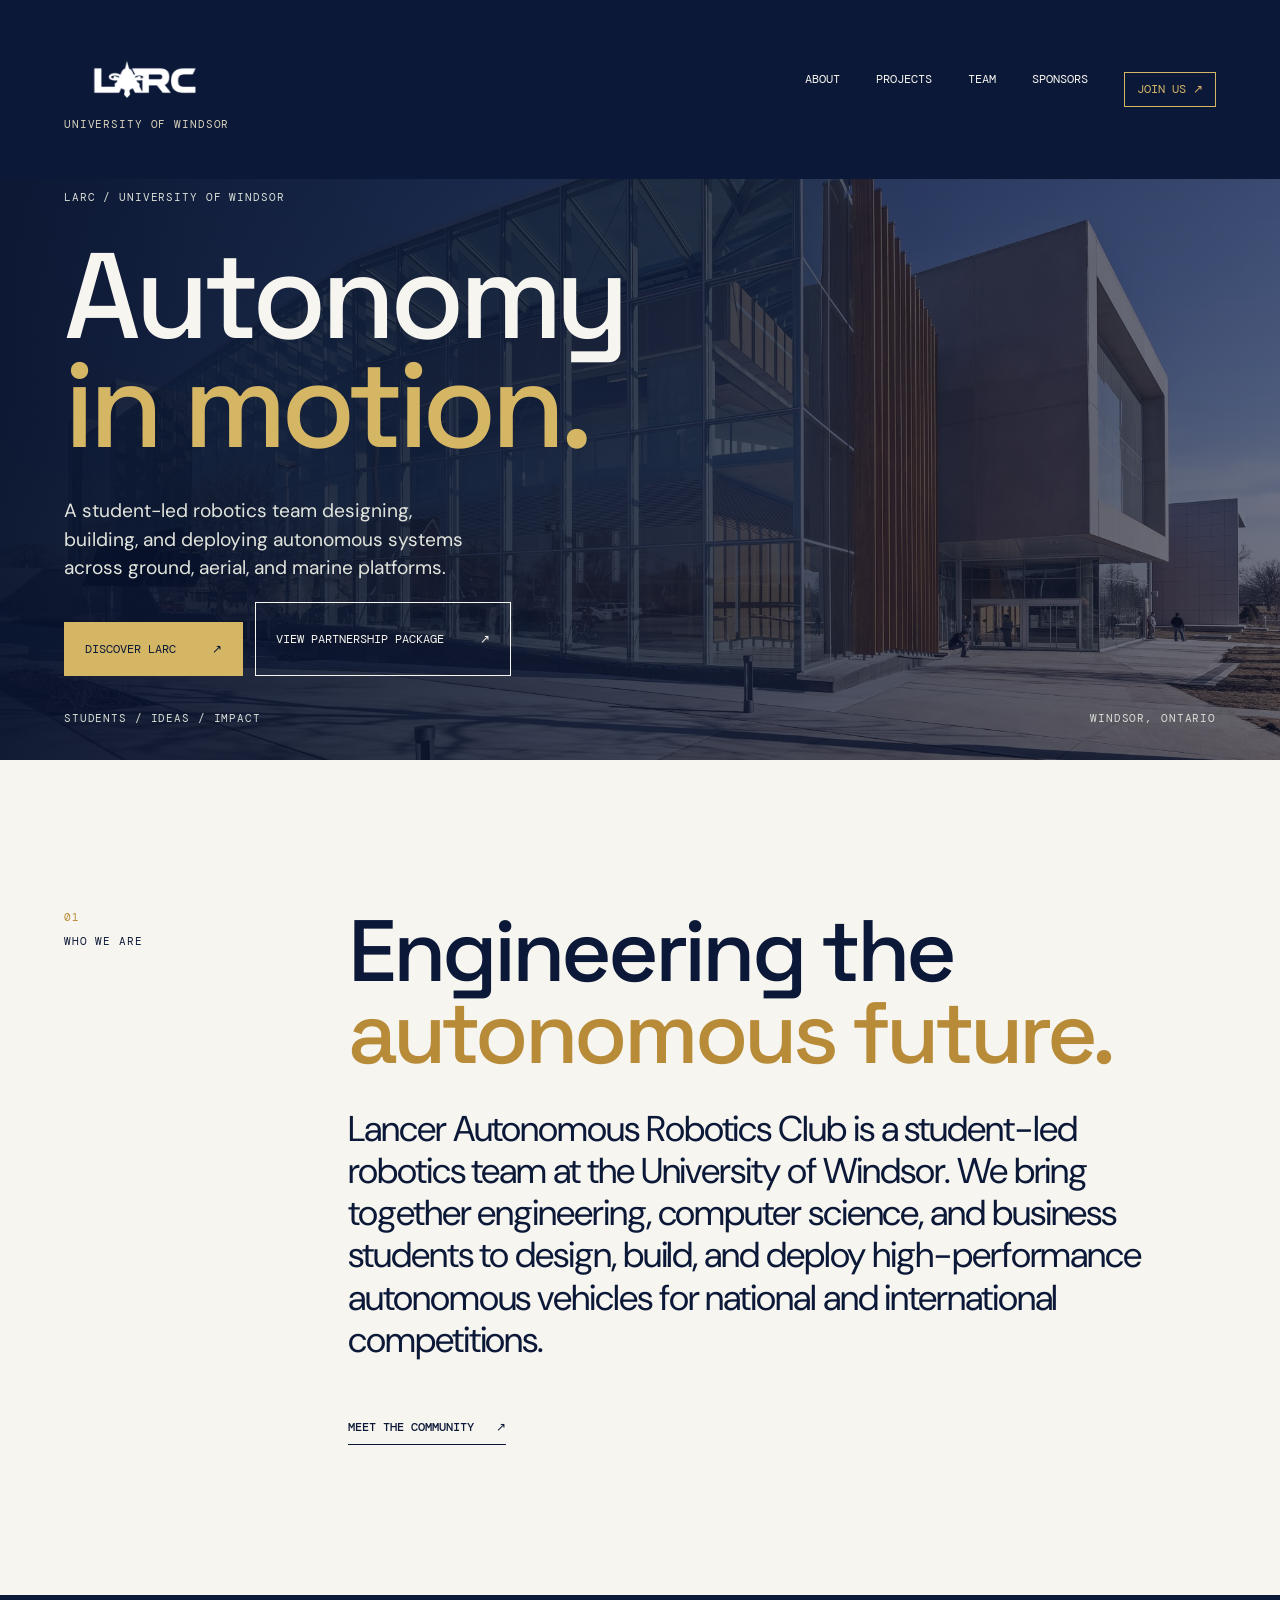
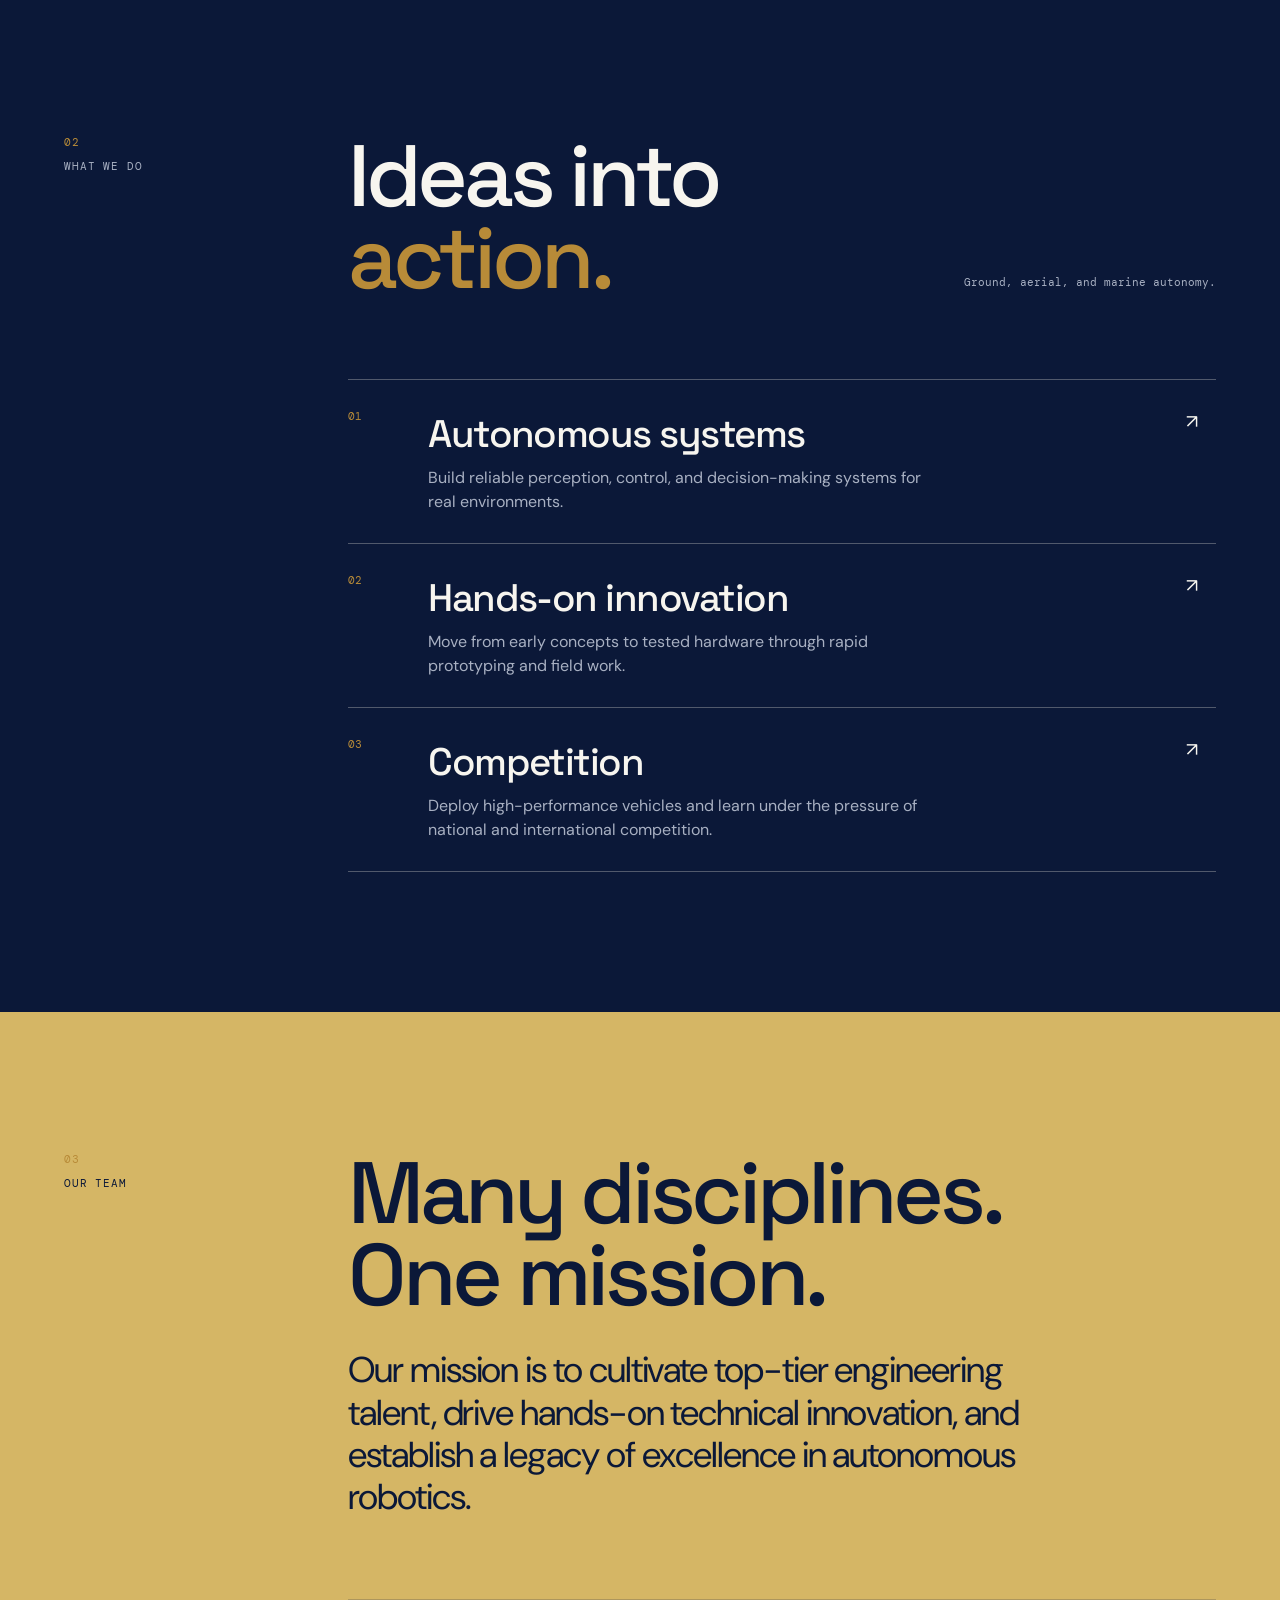
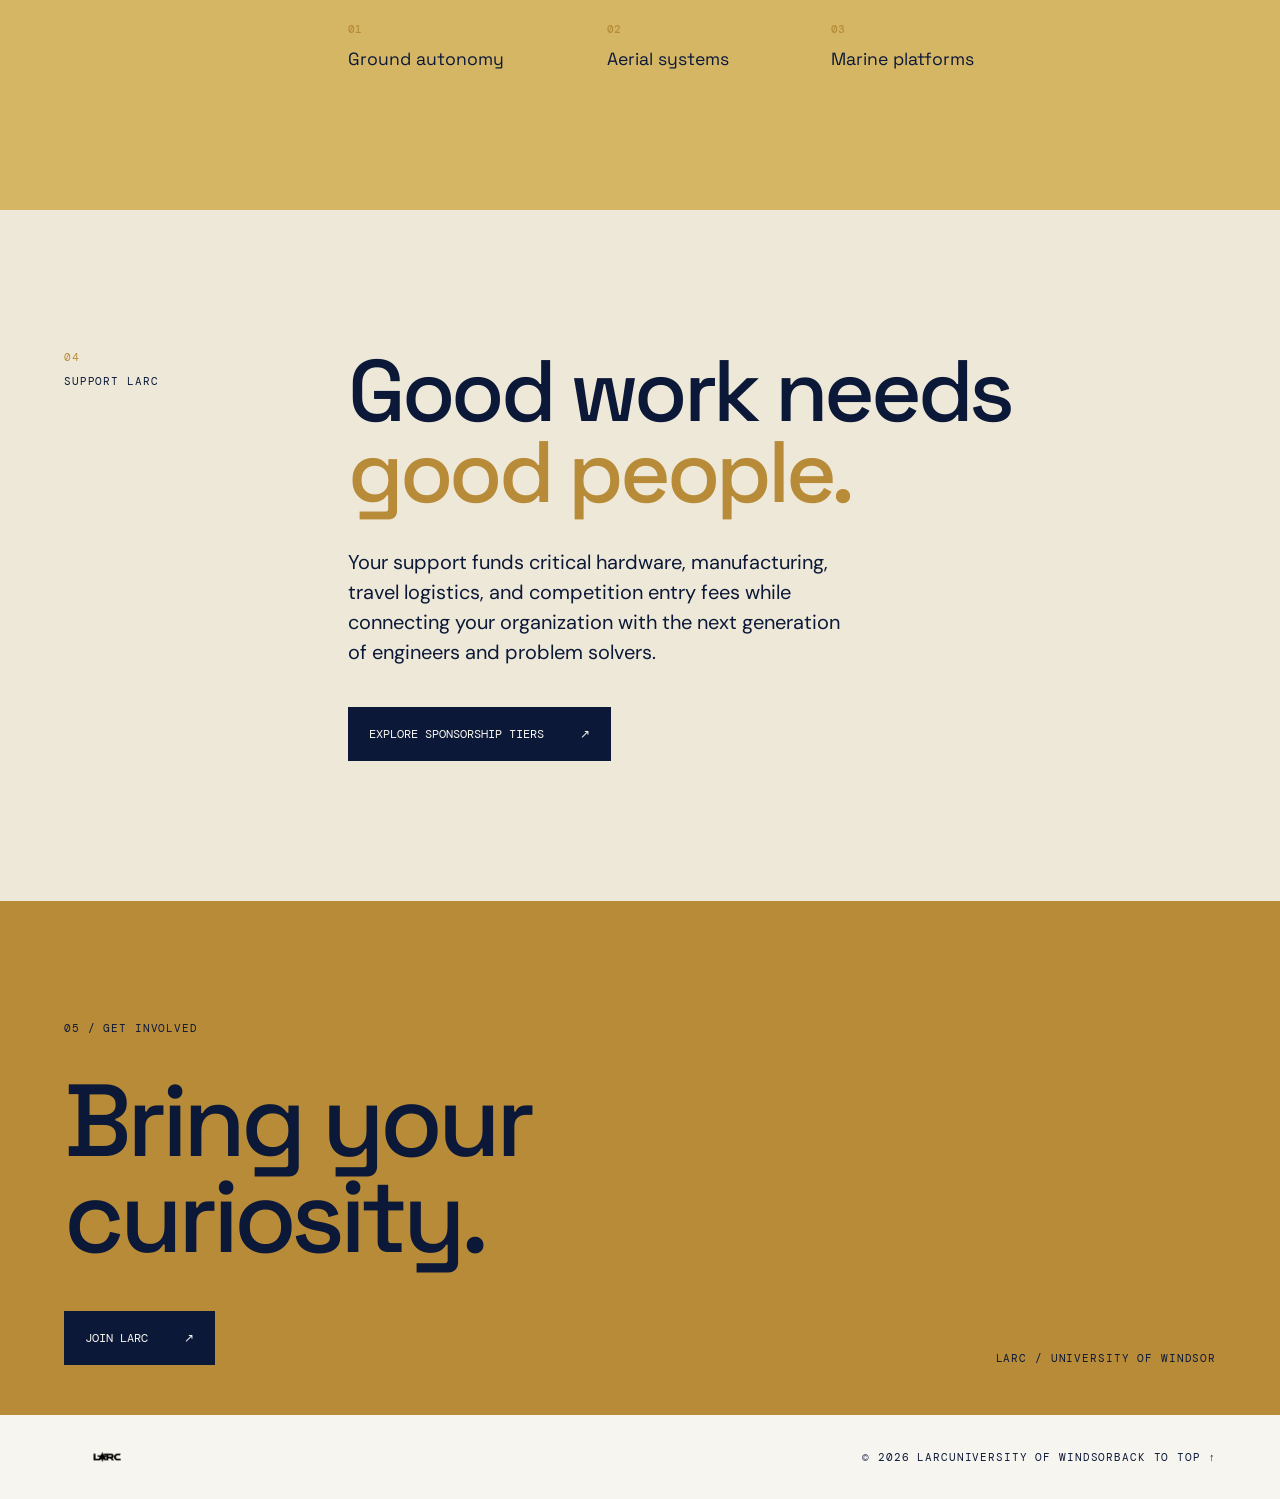
==== commit ed0d7588: "Remove sponsorship package links from navigation across multiple pages for a cleaner interface" ====
--- a/index.html
+++ b/index.html
@@ -27,8 +27,6 @@
             <a href="projects.html">Projects</a>
             <a href="team.html">Team</a>
             <a href="sponsors.html">Sponsors</a>
-            <a class="nav-package" href="assets/sponsorship-package.pdf" target="_blank" rel="noreferrer">Package <span
-                    aria-hidden="true">↗</span></a>
             <a class="nav-join" href="mailto:larc@uwindsor.ca">Join us <span aria-hidden="true">↗</span></a>
         </nav>
     </header>
--- a/styles.css
+++ b/styles.css
@@ -718,8 +718,15 @@
 
 .wordmark img {
     filter: brightness(0) invert(1);
-    height: 42px;
-    width: 120px;
+    height: 105px;
+    transform: translateX(-10px);
+    width: 180px;
+}
+
+.wordmark {
+    align-items: flex-start;
+    flex-direction: column;
+    gap: 4px;
 }
 
 .nav-package {
@@ -1043,11 +1050,12 @@
 
 /* Logo palette refinements */
 .site-header {
-    background: rgba(11, 24, 56, .96);
+    background: var(--ink);
 }
 
 .wordmark small {
     color: #d9d2bc;
+    transform: translateY(-20px);
 }
 
 .hero-overlay {
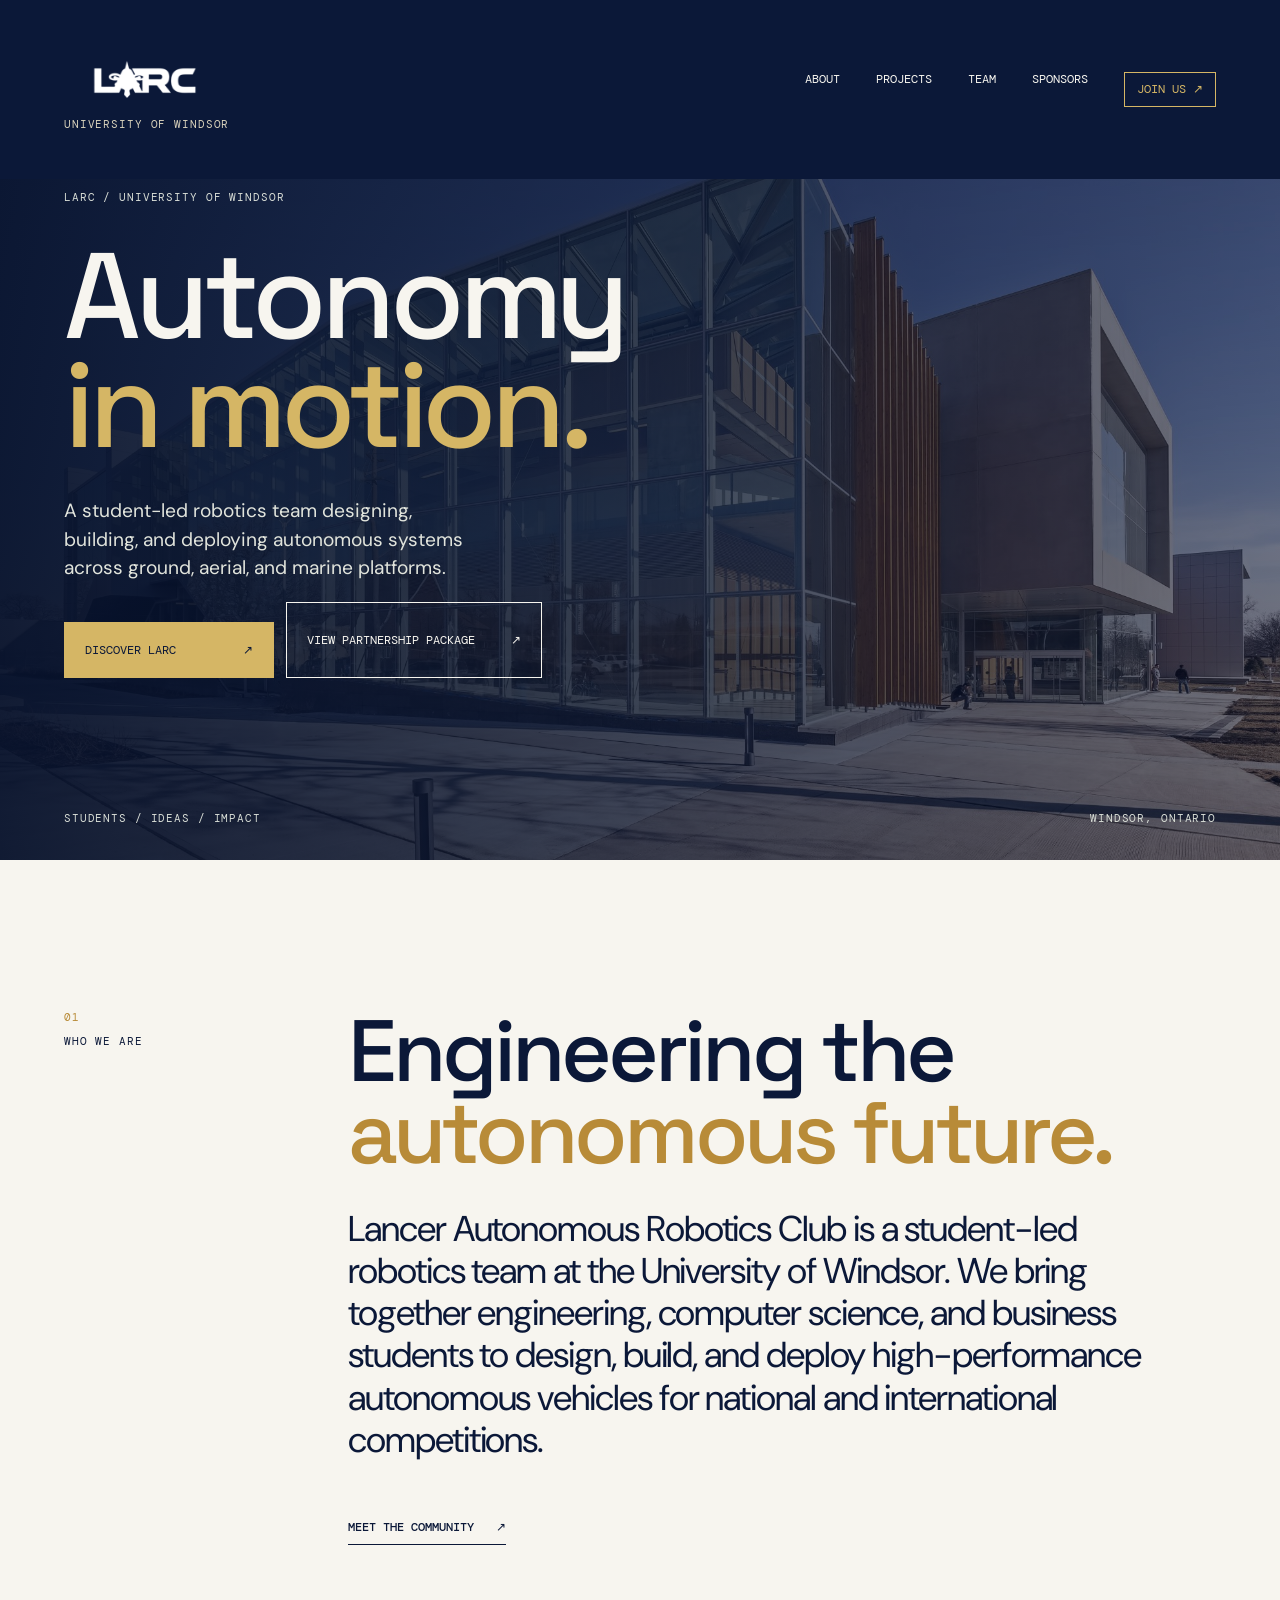
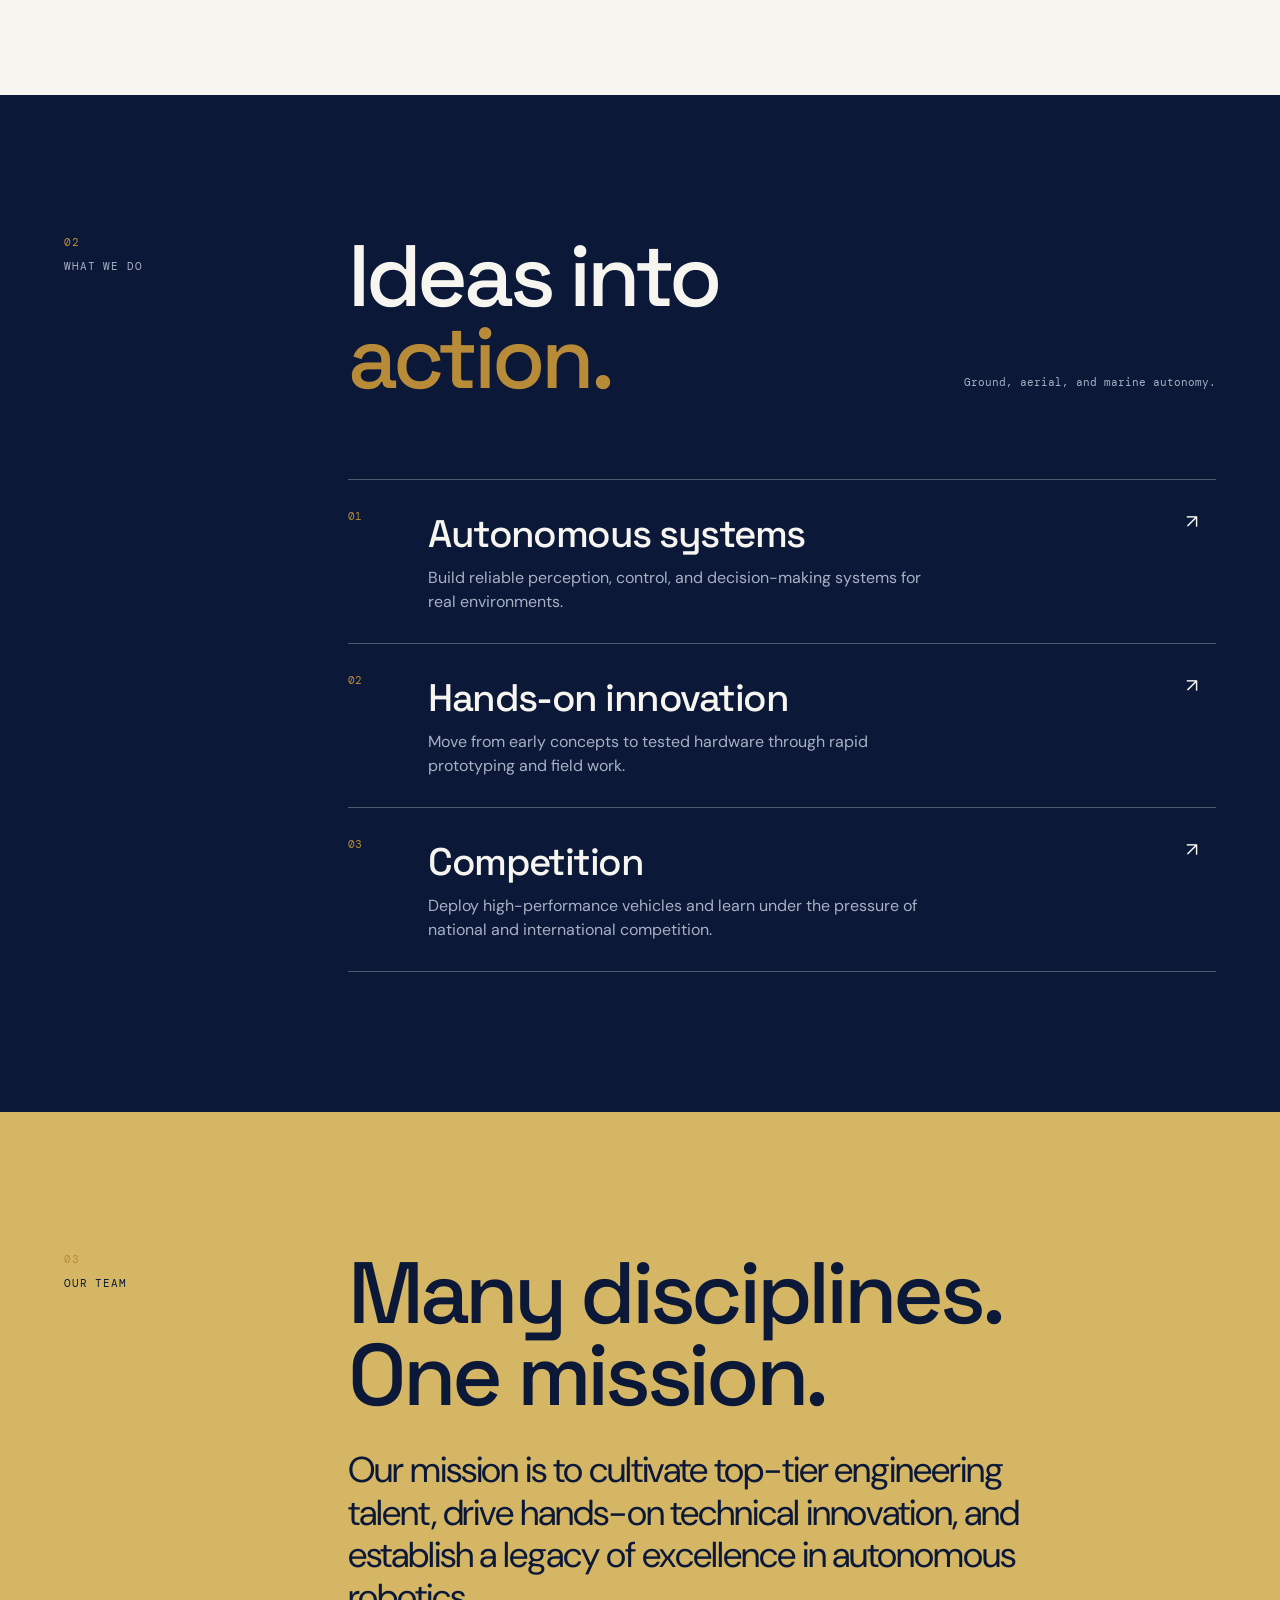
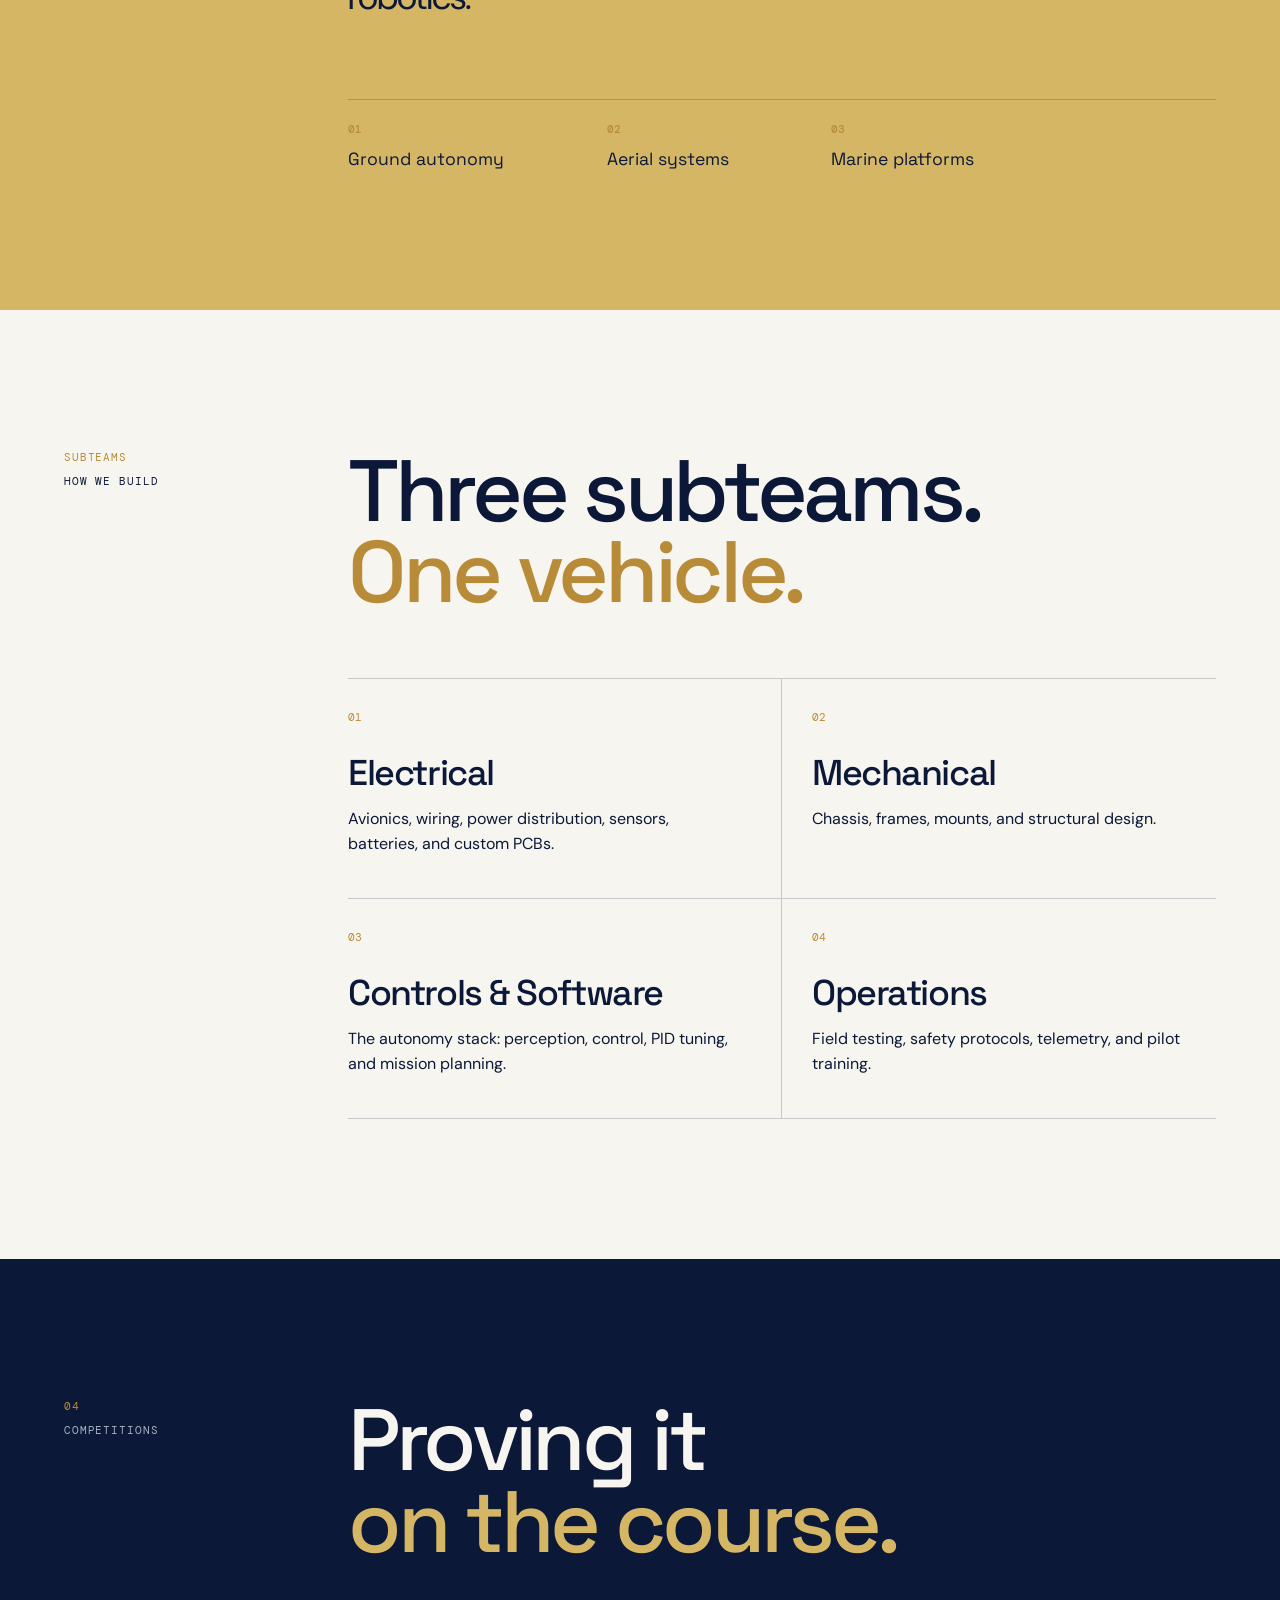
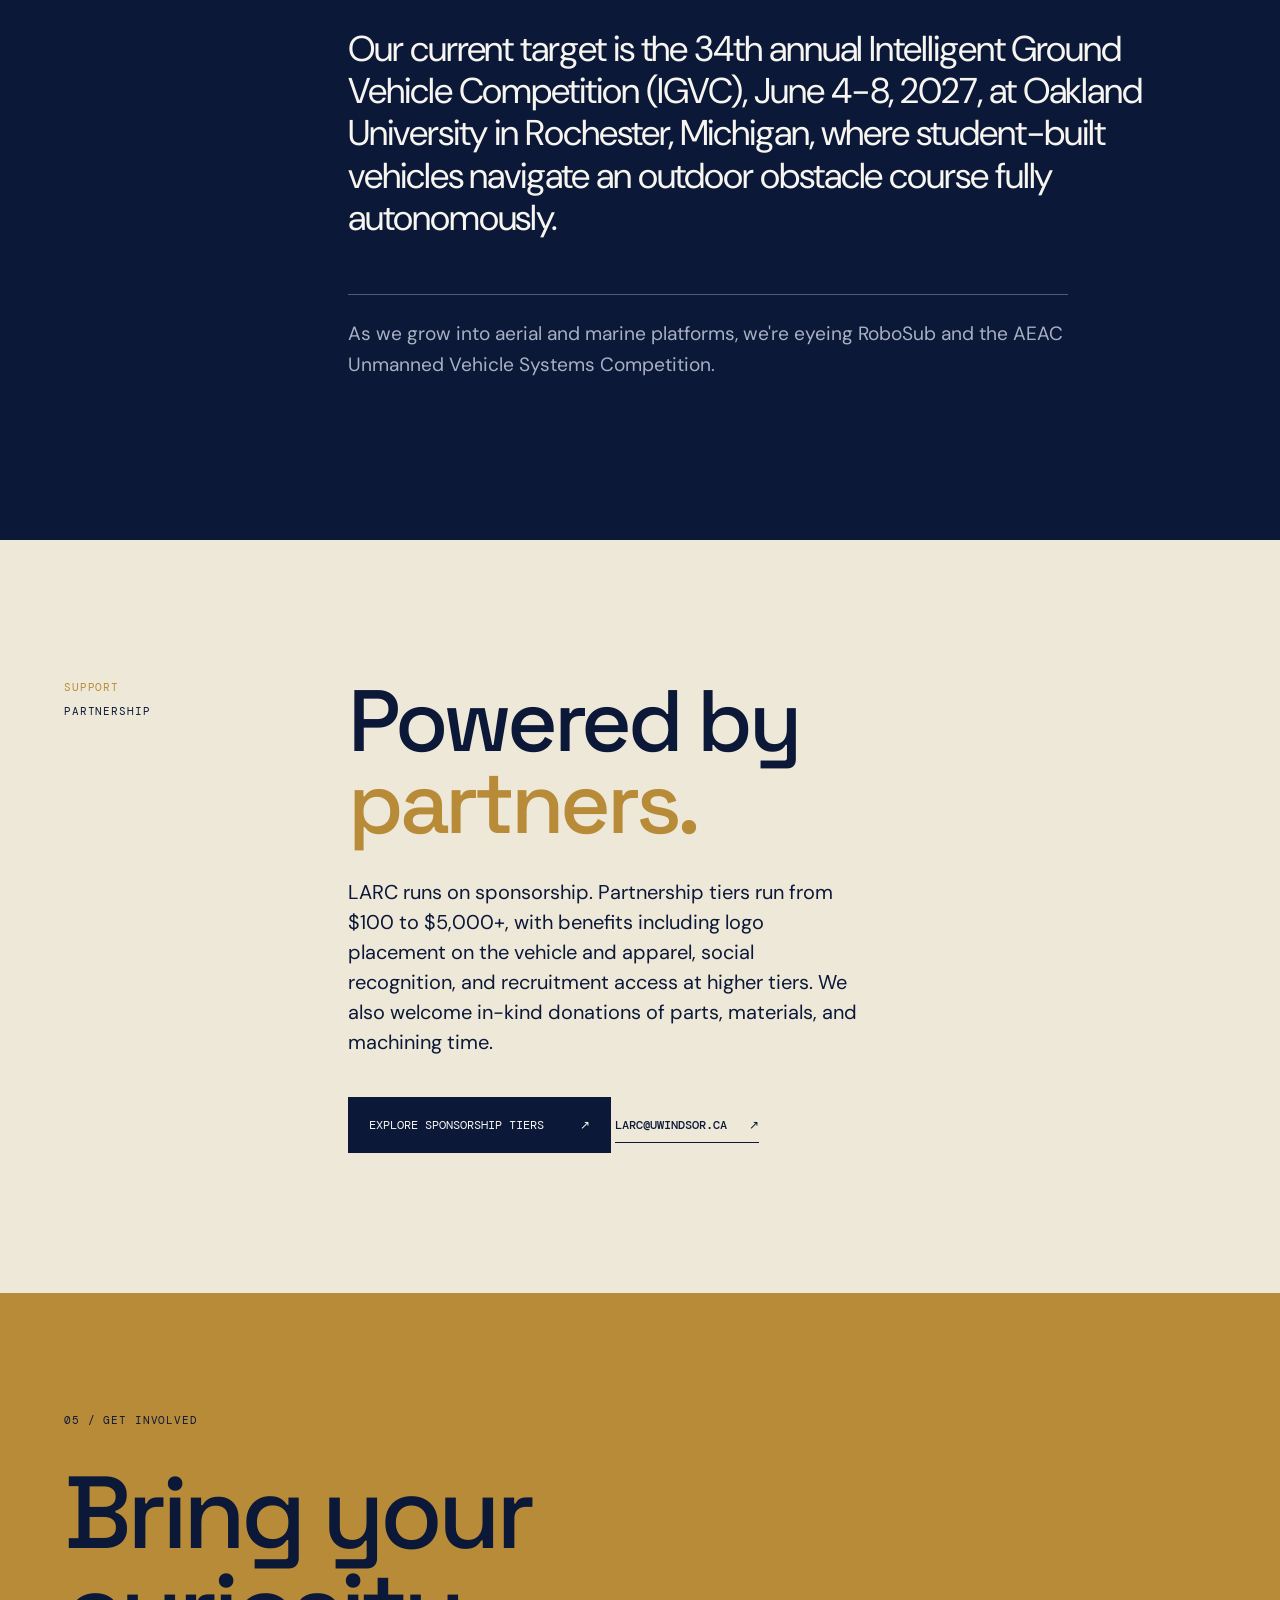
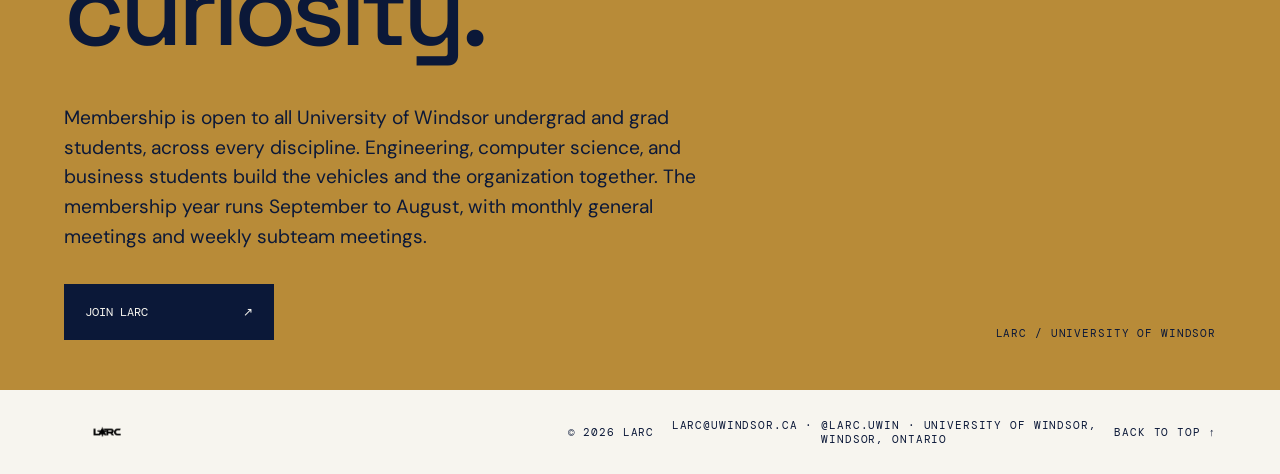
==== commit c57f49a5: "Add subteams and competitions sections to index.html; enhance styles for improved layout and readabi" ====
--- a/index.html
+++ b/index.html
@@ -106,27 +106,73 @@
             </div>
         </section>
 
+        <section class="subteams section-grid" id="subteams" aria-labelledby="subteams-title">
+            <div class="section-label"><span>Subteams</span><span>How we build</span></div>
+            <div class="subteams-content">
+                <h2 id="subteams-title">Three subteams.<br><em>One vehicle.</em></h2>
+                <div class="subteam-grid">
+                    <article><span class="item-number">01</span>
+                        <h3>Electrical</h3>
+                        <p>Avionics, wiring, power distribution, sensors, batteries, and custom PCBs.</p>
+                    </article>
+                    <article><span class="item-number">02</span>
+                        <h3>Mechanical</h3>
+                        <p>Chassis, frames, mounts, and structural design.</p>
+                    </article>
+                    <article><span class="item-number">03</span>
+                        <h3>Controls &amp; Software</h3>
+                        <p>The autonomy stack: perception, control, PID tuning, and mission planning.</p>
+                    </article>
+                    <article><span class="item-number">04</span>
+                        <h3>Operations</h3>
+                        <p>Field testing, safety protocols, telemetry, and pilot training.</p>
+                    </article>
+                </div>
+            </div>
+        </section>
+
+        <section class="competitions section-grid" id="competitions" aria-labelledby="competitions-title">
+            <div class="section-label"><span>04</span><span>Competitions</span></div>
+            <div class="competitions-content">
+                <h2 id="competitions-title">Proving it<br><em>on the course.</em></h2>
+                <p class="large-copy">Our current target is the 34th annual Intelligent Ground Vehicle Competition
+                    (IGVC), June 4-8, 2027, at Oakland University in Rochester, Michigan, where student-built vehicles
+                    navigate an outdoor obstacle course fully autonomously.</p>
+                <p class="competition-note">As we grow into aerial and marine platforms, we're eyeing RoboSub and the
+                    AEAC Unmanned Vehicle Systems Competition.</p>
+            </div>
+        </section>
+
         <section class="sponsors section-grid" id="sponsors" aria-labelledby="sponsors-title">
-            <div class="section-label"><span>04</span><span>Support LARC</span></div>
+            <div class="section-label"><span>Support</span><span>Partnership</span></div>
             <div>
-                <h2 id="sponsors-title">Good work needs<br><em>good people.</em></h2>
-                <p class="sponsor-copy">Your support funds critical hardware, manufacturing, travel logistics, and
-                    competition entry fees while connecting your organization with the next generation of engineers and
-                    problem solvers.</p><a class="button-link" href="assets/sponsorship-package.pdf" target="_blank"
-                    rel="noreferrer">Explore sponsorship tiers <span aria-hidden="true">↗</span></a>
+                <h2 id="sponsors-title">Powered by<br><em>partners.</em></h2>
+                <p class="sponsor-copy">LARC runs on sponsorship. Partnership tiers run from $100 to $5,000+, with
+                    benefits including logo placement on the vehicle and apparel, social recognition, and recruitment
+                    access at higher tiers. We also welcome in-kind donations of parts, materials, and machining time.
+                </p>
+                <a class="button-link" href="assets/sponsorship-package.pdf" target="_blank" rel="noreferrer">Explore
+                    sponsorship tiers <span aria-hidden="true">↗</span></a>
+                <a class="text-link" href="mailto:larc@uwindsor.ca">larc@uwindsor.ca <span
+                        aria-hidden="true">↗</span></a>
             </div>
         </section>
 
         <section class="callout" id="connect" aria-labelledby="connect-title">
             <p class="eyebrow">05 / Get involved</p>
             <h2 id="connect-title">Bring your<br><em>curiosity.</em></h2>
+            <p class="membership-copy">Membership is open to all University of Windsor undergrad and grad students,
+                across every discipline. Engineering, computer science, and business students build the vehicles and the
+                organization together. The membership year runs September to August, with monthly general meetings and
+                weekly subteam meetings.</p>
             <a class="button-link" href="mailto:larc@uwindsor.ca">Join LARC <span aria-hidden="true">↗</span></a>
             <div class="callout-note">LARC / University of Windsor</div>
         </section>
     </main>
 
     <footer class="site-footer"><img src="assets/LARC%20Logo.png" alt="LARC"><span>© <span id="year"></span>
-            LARC</span><span>University of Windsor</span><a href="#top">Back to top ↑</a></footer>
+            LARC</span><span><a href="mailto:larc@uwindsor.ca">larc@uwindsor.ca</a> · @larc.uwin · University of
+            Windsor, Windsor, Ontario</span><a href="#top">Back to top ↑</a></footer>
 </body>
 
 </html>
--- a/styles.css
+++ b/styles.css
@@ -538,7 +538,7 @@
 .hero {
     background: var(--ink);
     color: var(--paper);
-    min-height: 760px;
+    min-height: 860px;
     padding-top: 190px;
 }
 
@@ -677,7 +677,8 @@
     }
 
     .hero {
-        min-height: 720px;
+        min-height: 900px;
+        padding-bottom: 90px;
         padding-top: 150px;
     }
 
@@ -1053,6 +1054,13 @@
     background: var(--ink);
 }
 
+.button-link {
+    align-items: center;
+    justify-content: space-between;
+    min-height: 56px;
+    min-width: 210px;
+}
+
 .wordmark small {
     color: #d9d2bc;
     transform: translateY(-20px);
@@ -1079,4 +1087,121 @@
     .hero-overlay {
         background: linear-gradient(90deg, rgba(7, 18, 44, .9), rgba(7, 18, 44, .5));
     }
+
+    .site-nav .nav-join {
+        justify-content: flex-start;
+        min-height: 0;
+        min-width: 0;
+    }
+}
+
+/* Competition and membership content */
+.subteams {
+    background: var(--paper);
+}
+
+.subteams-content,
+.competitions-content {
+    max-width: 980px;
+}
+
+.subteams h2,
+.competitions h2 {
+    margin-bottom: 65px;
+}
+
+.subteam-grid {
+    border-top: 1px solid var(--line);
+    display: grid;
+    grid-template-columns: repeat(2, minmax(0, 1fr));
+}
+
+.subteam-grid article {
+    border-bottom: 1px solid var(--line);
+    min-height: 220px;
+    padding: 26px 30px 26px 0;
+}
+
+.subteam-grid article:nth-child(odd) {
+    border-right: 1px solid var(--line);
+}
+
+.subteam-grid article:nth-child(even) {
+    padding-left: 30px;
+}
+
+.subteam-grid h3 {
+    font: 500 clamp(1.7rem, 2.8vw, 2.7rem) var(--display);
+    letter-spacing: -.04em;
+    margin: 24px 0 12px;
+}
+
+.subteam-grid p {
+    line-height: 1.55;
+    margin: 0;
+    max-width: 390px;
+}
+
+.competitions {
+    background: var(--ink);
+    color: var(--paper);
+}
+
+.competitions .section-label {
+    color: #a8b0c2;
+}
+
+.competitions h2 em {
+    color: var(--lime);
+}
+
+.competition-note {
+    border-top: 1px solid rgba(247, 245, 239, .3);
+    color: #a8b0c2;
+    font-size: 1.2rem;
+    line-height: 1.6;
+    margin-top: 55px;
+    max-width: 720px;
+    padding-top: 24px;
+}
+
+.membership-copy {
+    font-size: 1.2rem;
+    line-height: 1.55;
+    margin-bottom: 32px;
+    max-width: 650px;
+}
+
+.site-footer span:nth-of-type(2) {
+    max-width: 460px;
+    text-align: center;
+}
+
+@media (max-width: 720px) {
+
+    .subteams h2,
+    .competitions h2 {
+        margin-bottom: 45px;
+    }
+
+    .subteam-grid {
+        display: block;
+    }
+
+    .subteam-grid article,
+    .subteam-grid article:nth-child(even),
+    .subteam-grid article:nth-child(odd) {
+        border-right: 0;
+        min-height: 0;
+        padding: 24px 0;
+    }
+
+    .membership-copy {
+        font-size: 1rem;
+    }
+
+    .site-footer span:nth-of-type(2) {
+        max-width: 100%;
+        text-align: left;
+    }
 }
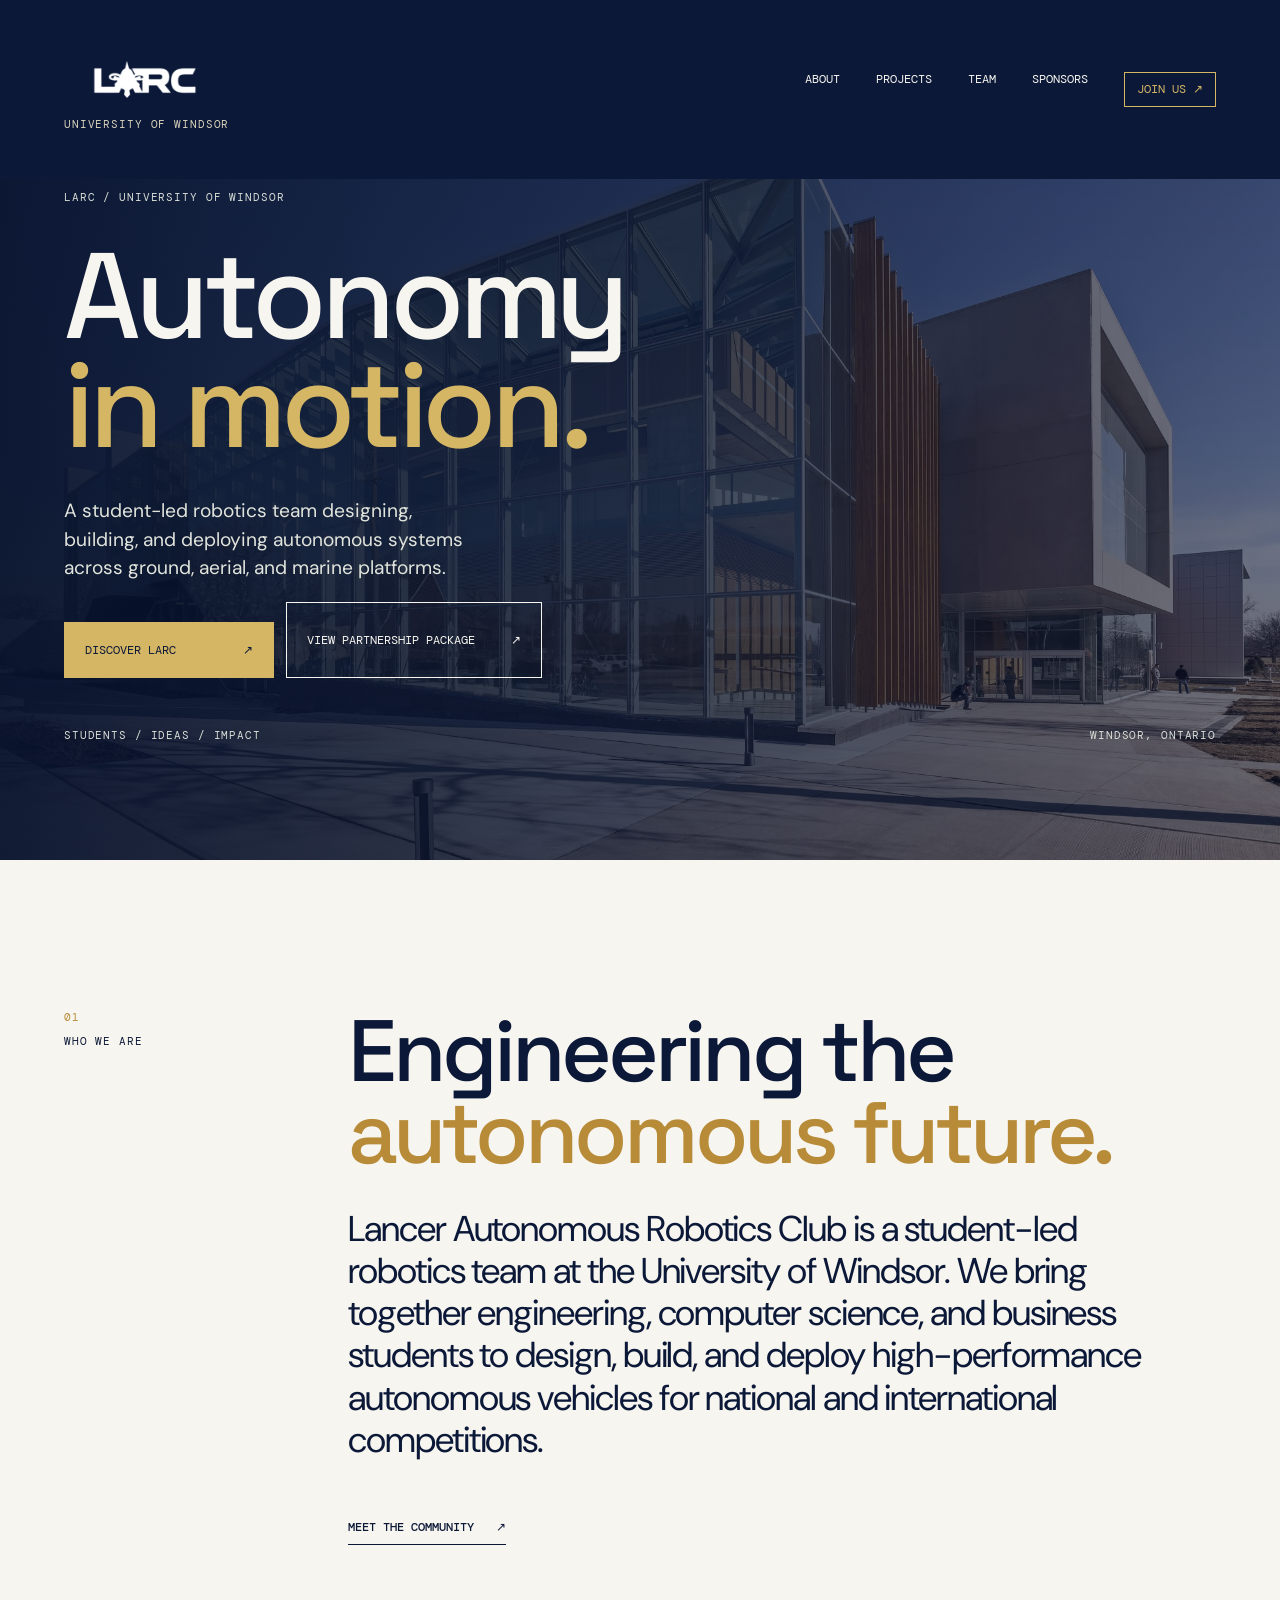
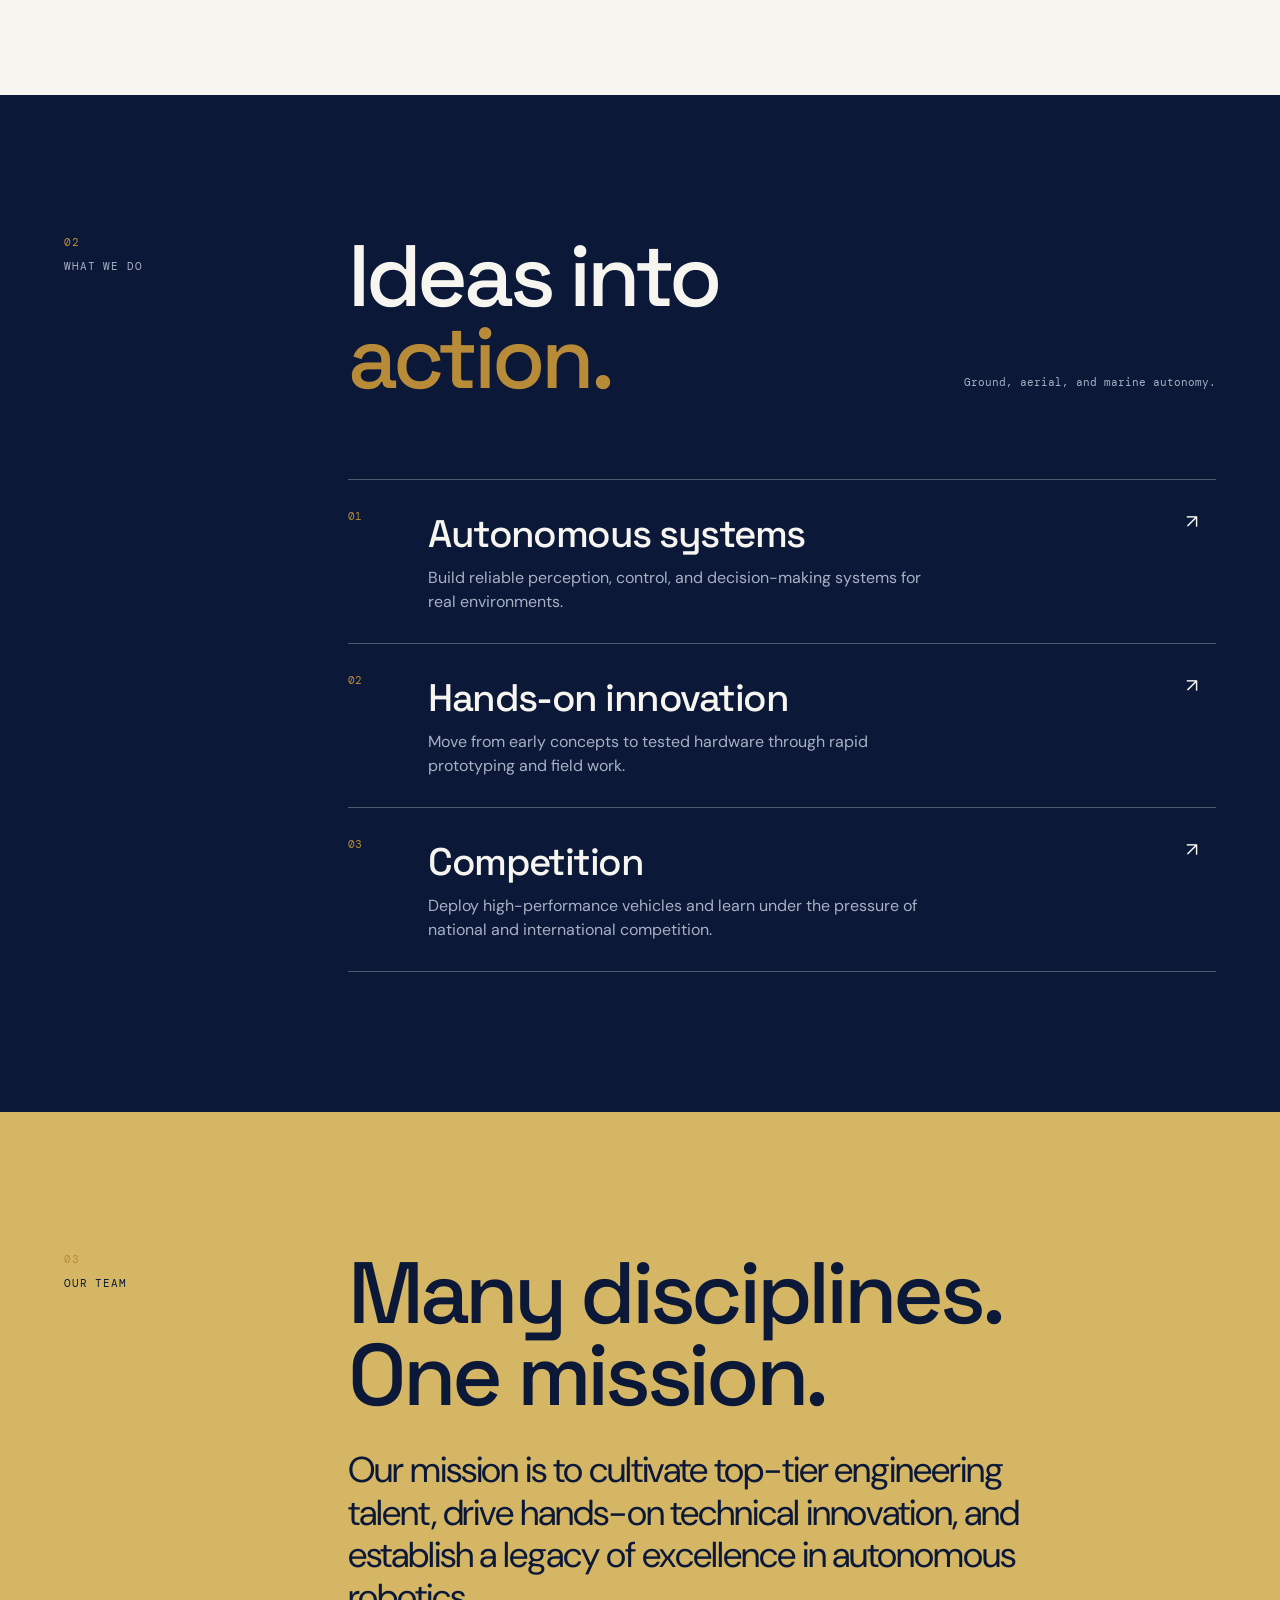
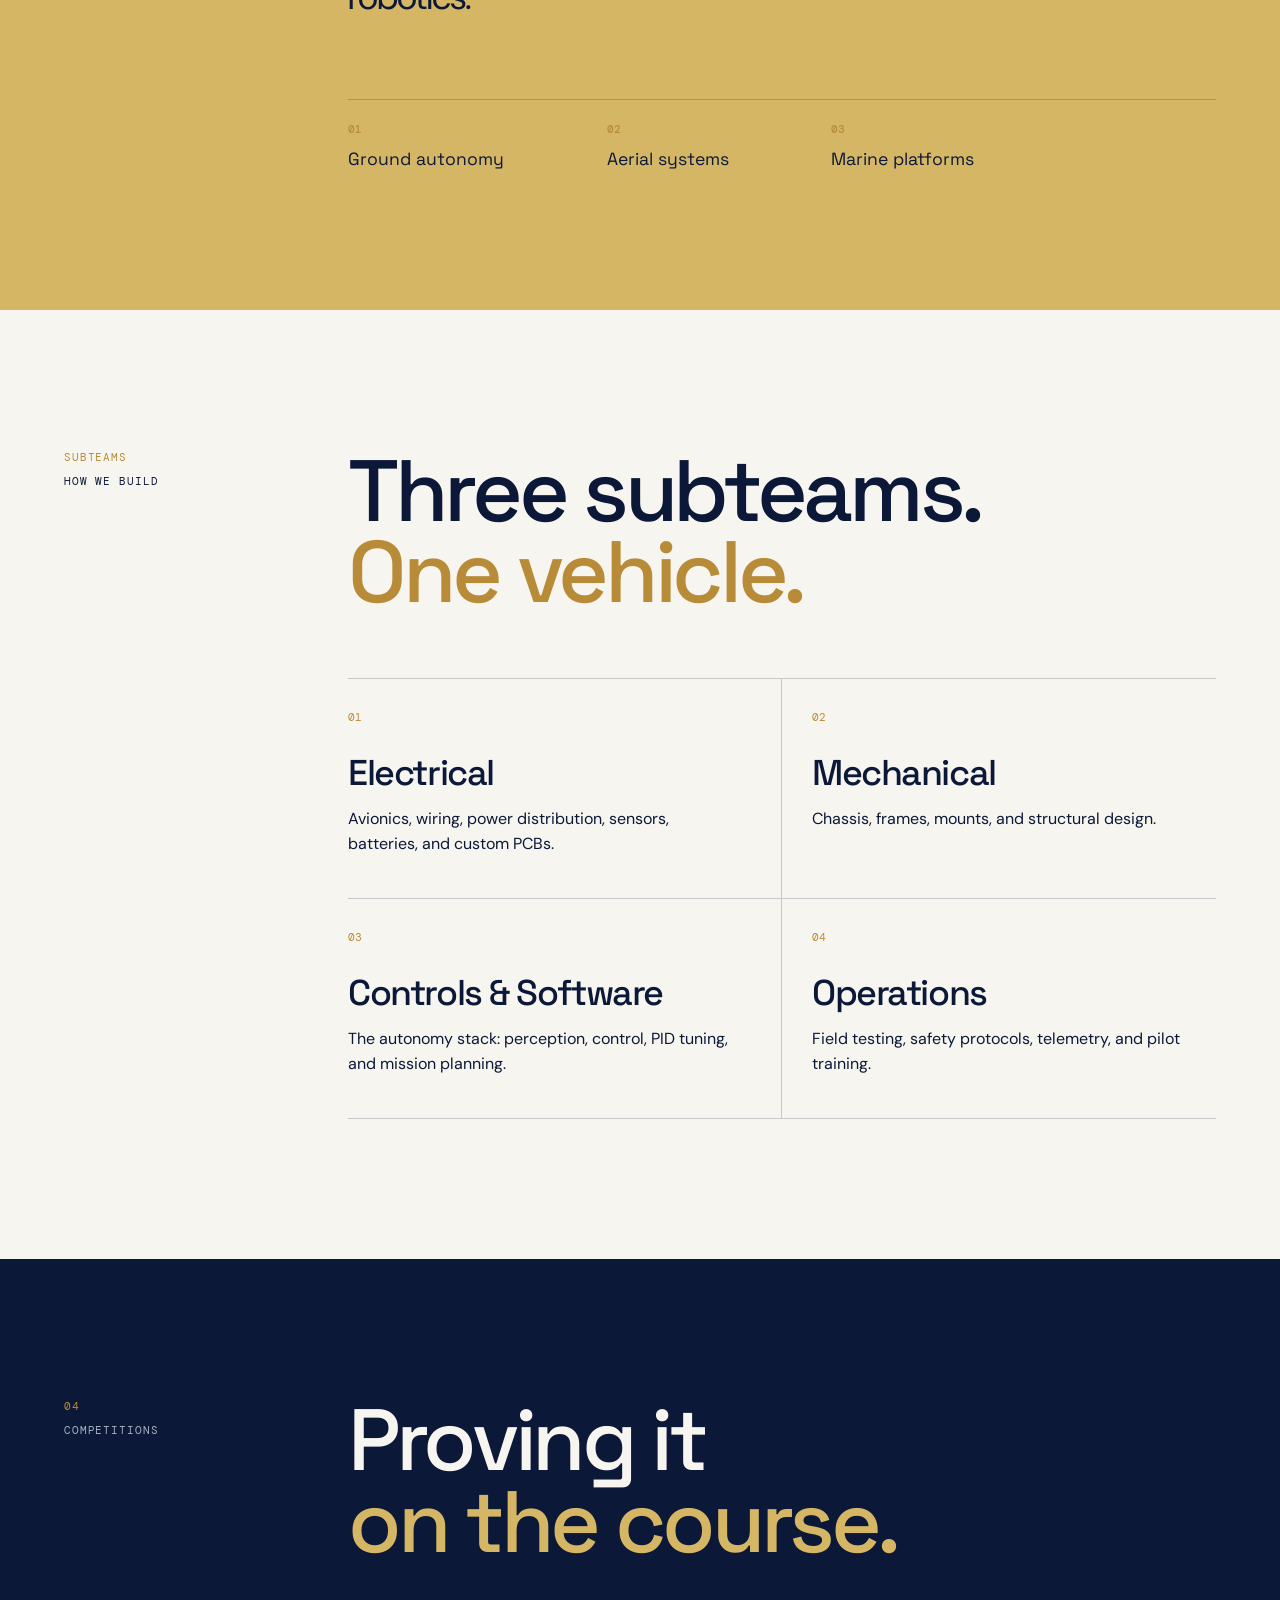
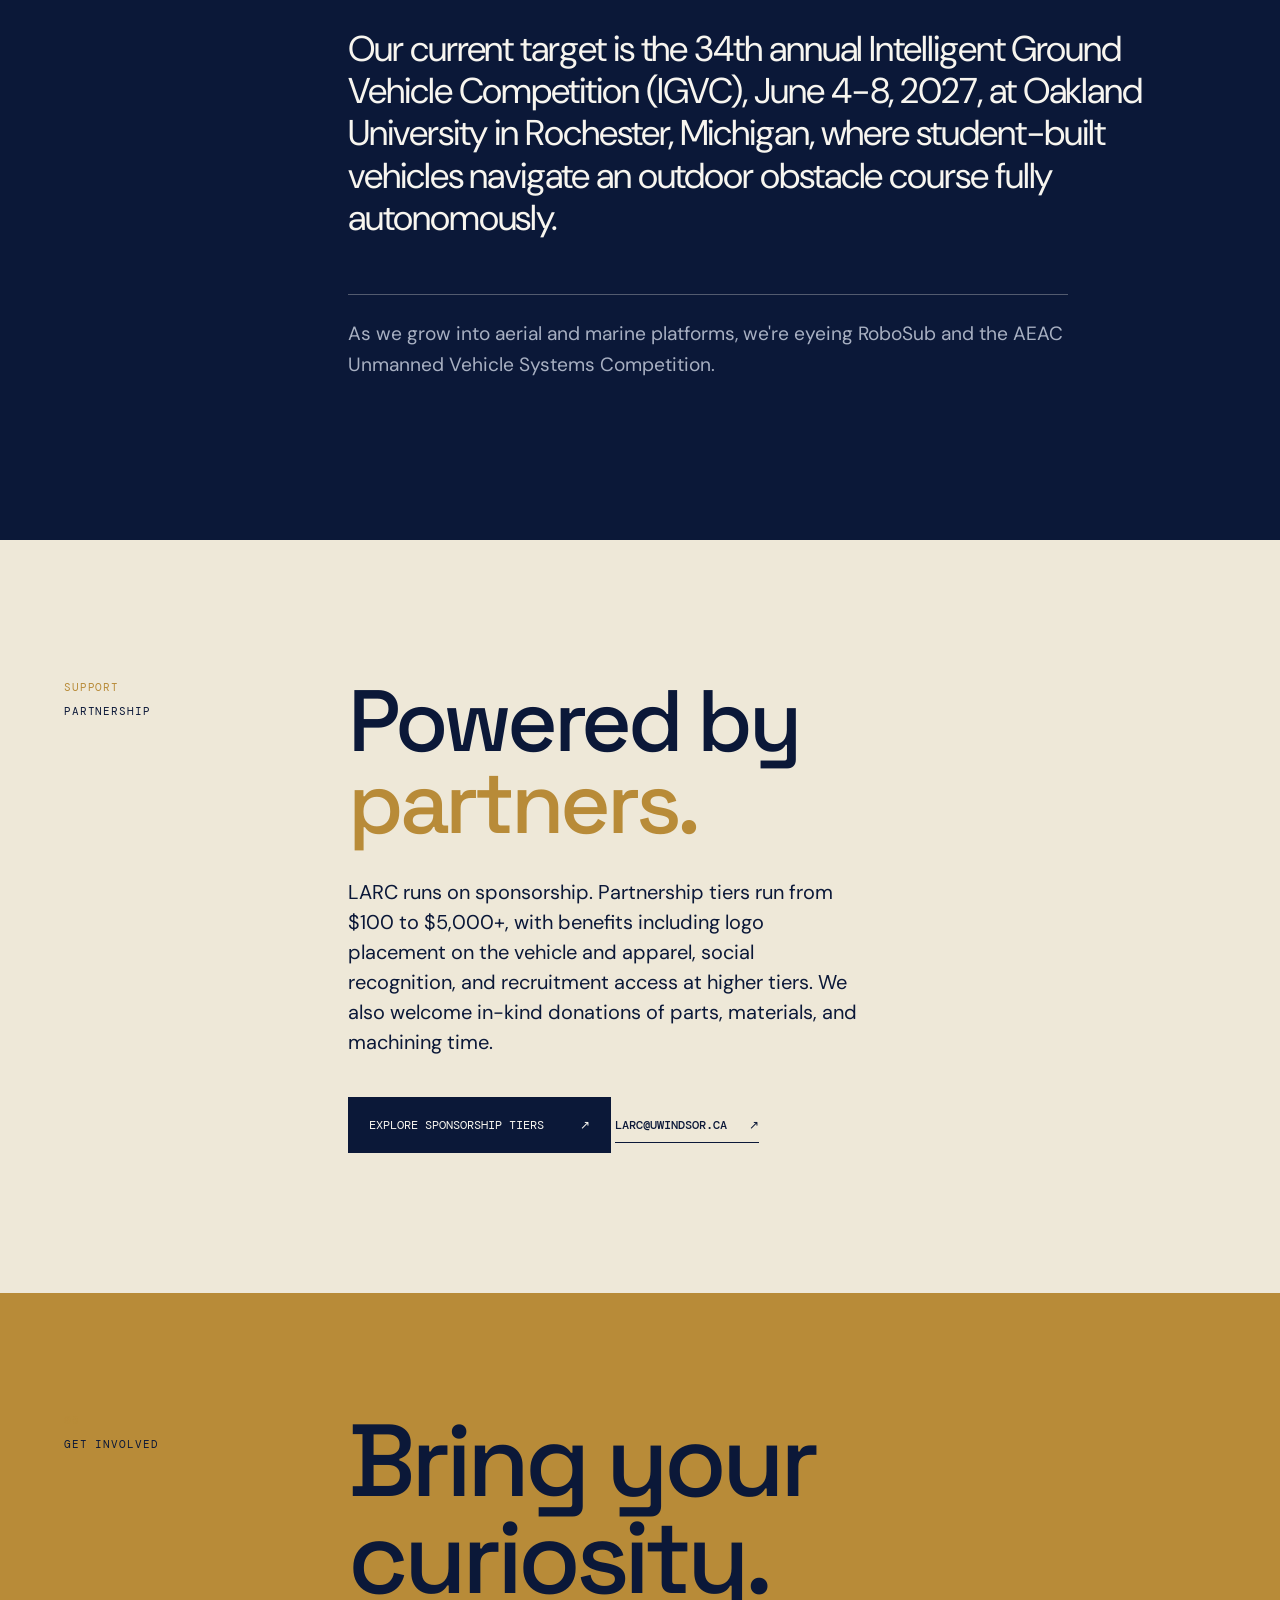
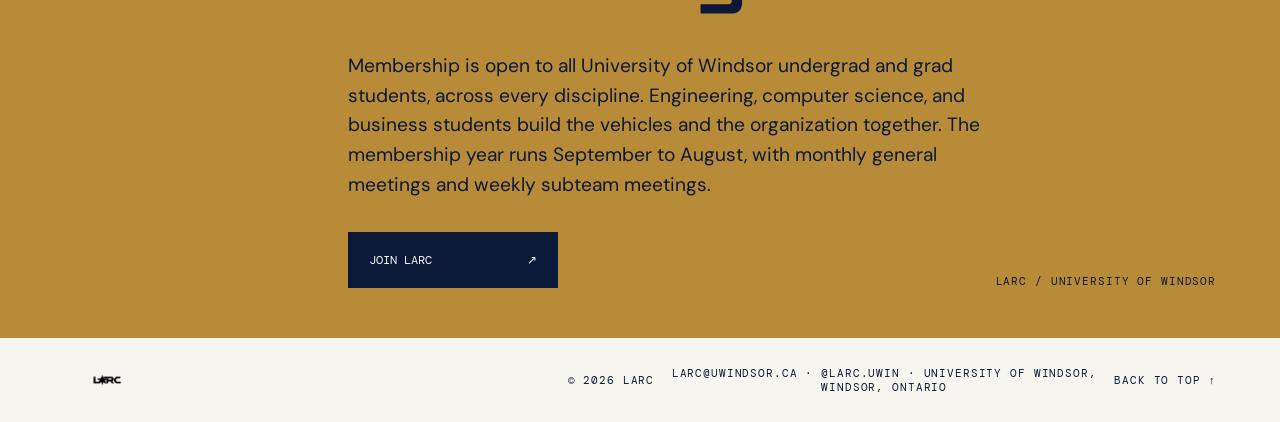
==== commit e6770862: "Refactor 'Get involved' section in index.html for improved layout; add styles for callout and member" ====
--- a/index.html
+++ b/index.html
@@ -158,14 +158,18 @@
             </div>
         </section>
 
-        <section class="callout" id="connect" aria-labelledby="connect-title">
-            <p class="eyebrow">05 / Get involved</p>
-            <h2 id="connect-title">Bring your<br><em>curiosity.</em></h2>
-            <p class="membership-copy">Membership is open to all University of Windsor undergrad and grad students,
-                across every discipline. Engineering, computer science, and business students build the vehicles and the
-                organization together. The membership year runs September to August, with monthly general meetings and
-                weekly subteam meetings.</p>
-            <a class="button-link" href="mailto:larc@uwindsor.ca">Join LARC <span aria-hidden="true">↗</span></a>
+        <section class="callout section-grid" id="connect" aria-labelledby="connect-title">
+            <div class="section-label"><span>05</span><span>Get involved</span></div>
+            <div class="callout-content">
+                <h2 id="connect-title">Bring your<br><em>curiosity.</em></h2>
+                <p class="membership-copy">Membership is open to all University of Windsor undergrad and grad students,
+                    across every discipline. Engineering, computer science, and business students build the vehicles and
+                    the
+                    organization together. The membership year runs September to August, with monthly general meetings
+                    and
+                    weekly subteam meetings.</p>
+                <a class="button-link" href="mailto:larc@uwindsor.ca">Join LARC <span aria-hidden="true">↗</span></a>
+            </div>
             <div class="callout-note">LARC / University of Windsor</div>
         </section>
     </main>
--- a/styles.css
+++ b/styles.css
@@ -1204,4 +1204,35 @@
         max-width: 100%;
         text-align: left;
     }
+}
+
+.callout {
+    text-align: left;
+}
+
+.callout .membership-copy {
+    margin-left: 0;
+    margin-right: 0;
+    max-width: 650px;
+}
+
+.callout-note {
+    left: auto;
+    right: 5vw;
+    transform: none;
+}
+
+@media (max-width: 720px) {
+    .callout-note {
+        left: 6vw;
+        right: auto;
+    }
+}
+
+.hero-foot {
+    bottom: auto;
+    left: auto;
+    margin-top: 50px;
+    position: relative;
+    right: auto;
 }
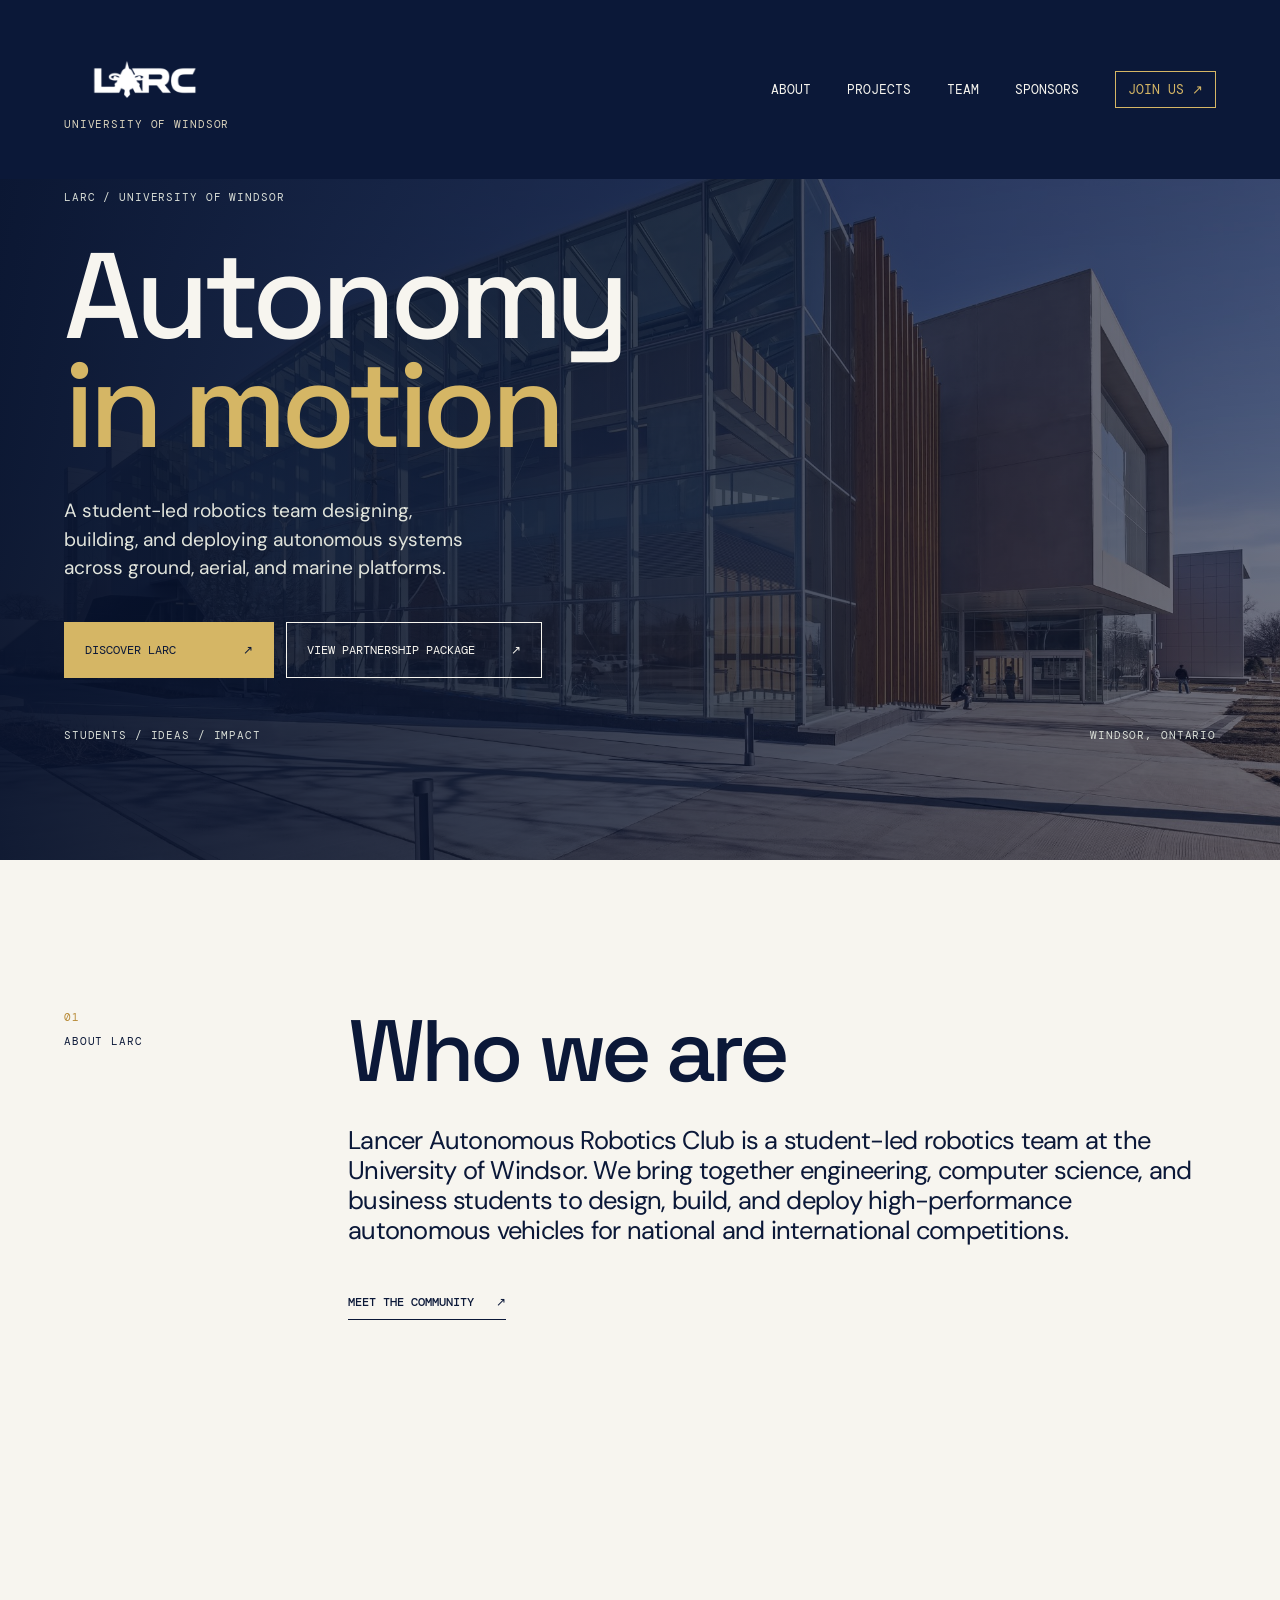
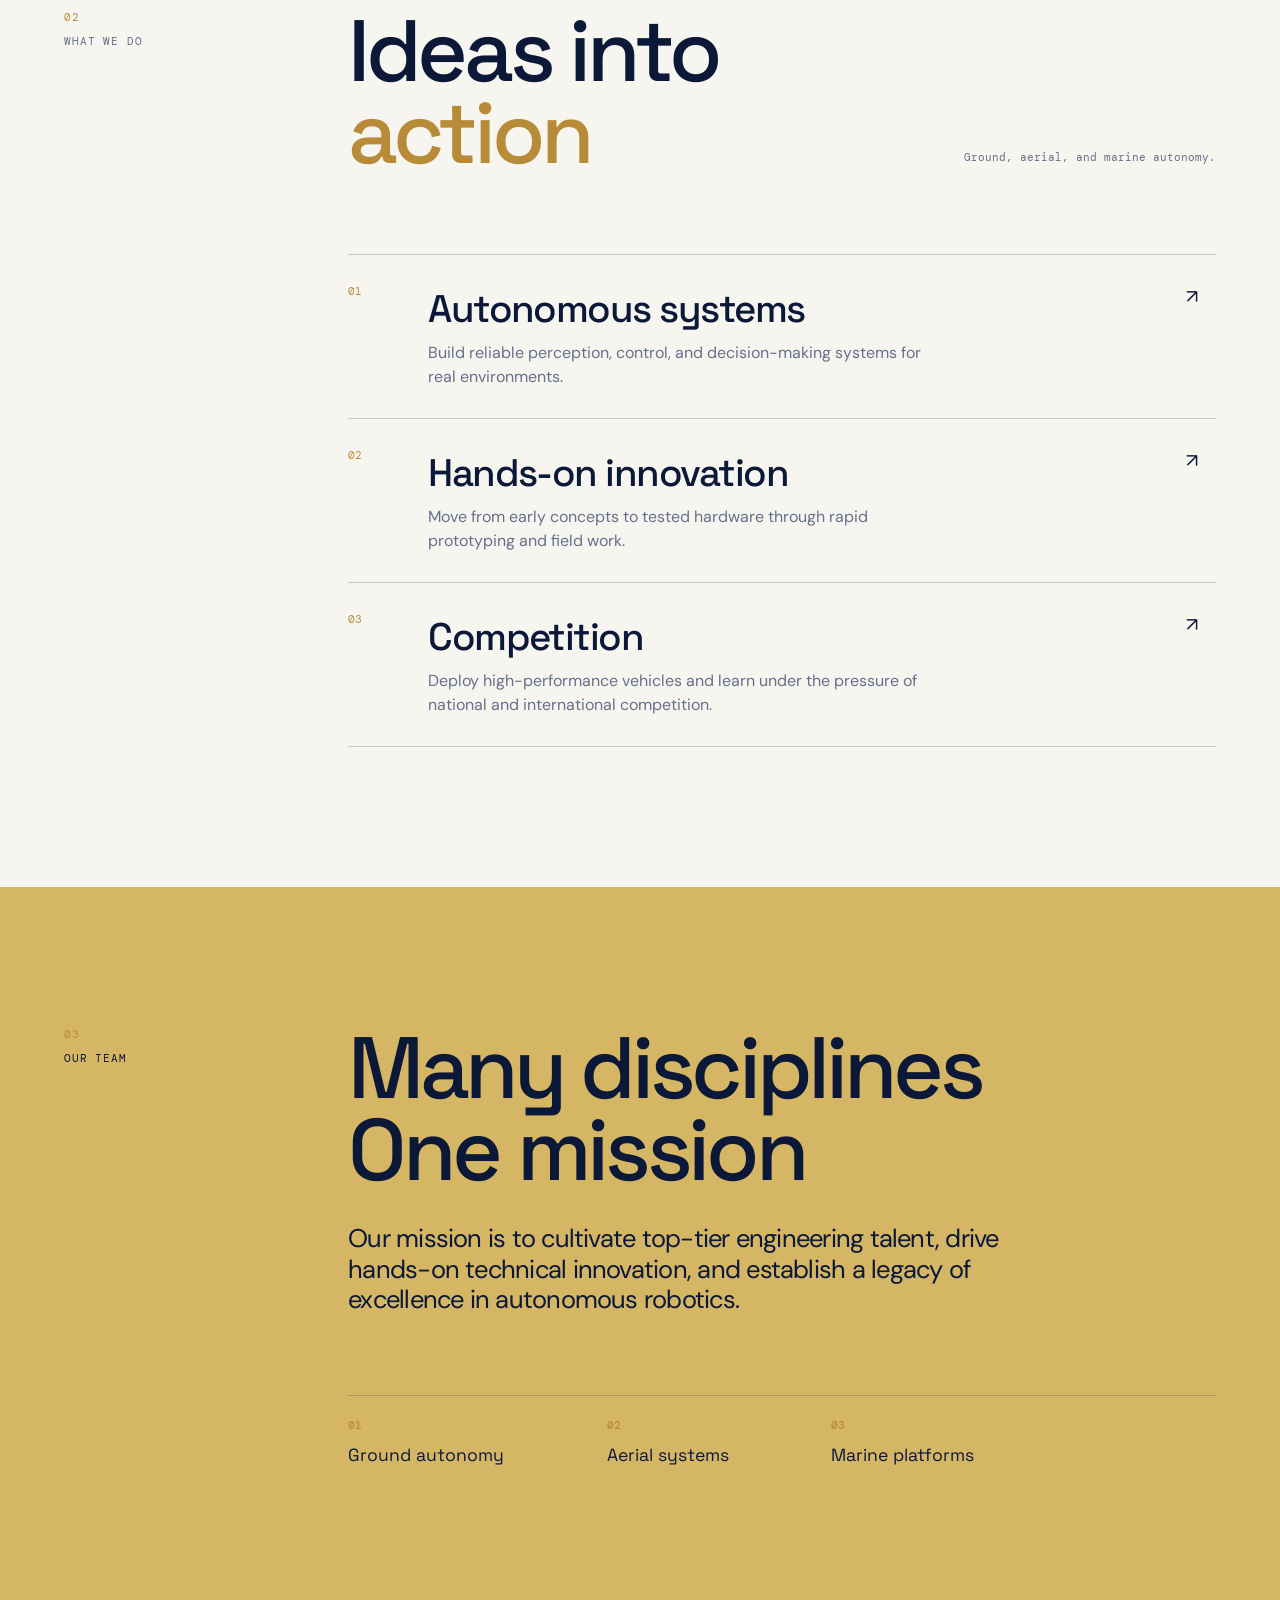
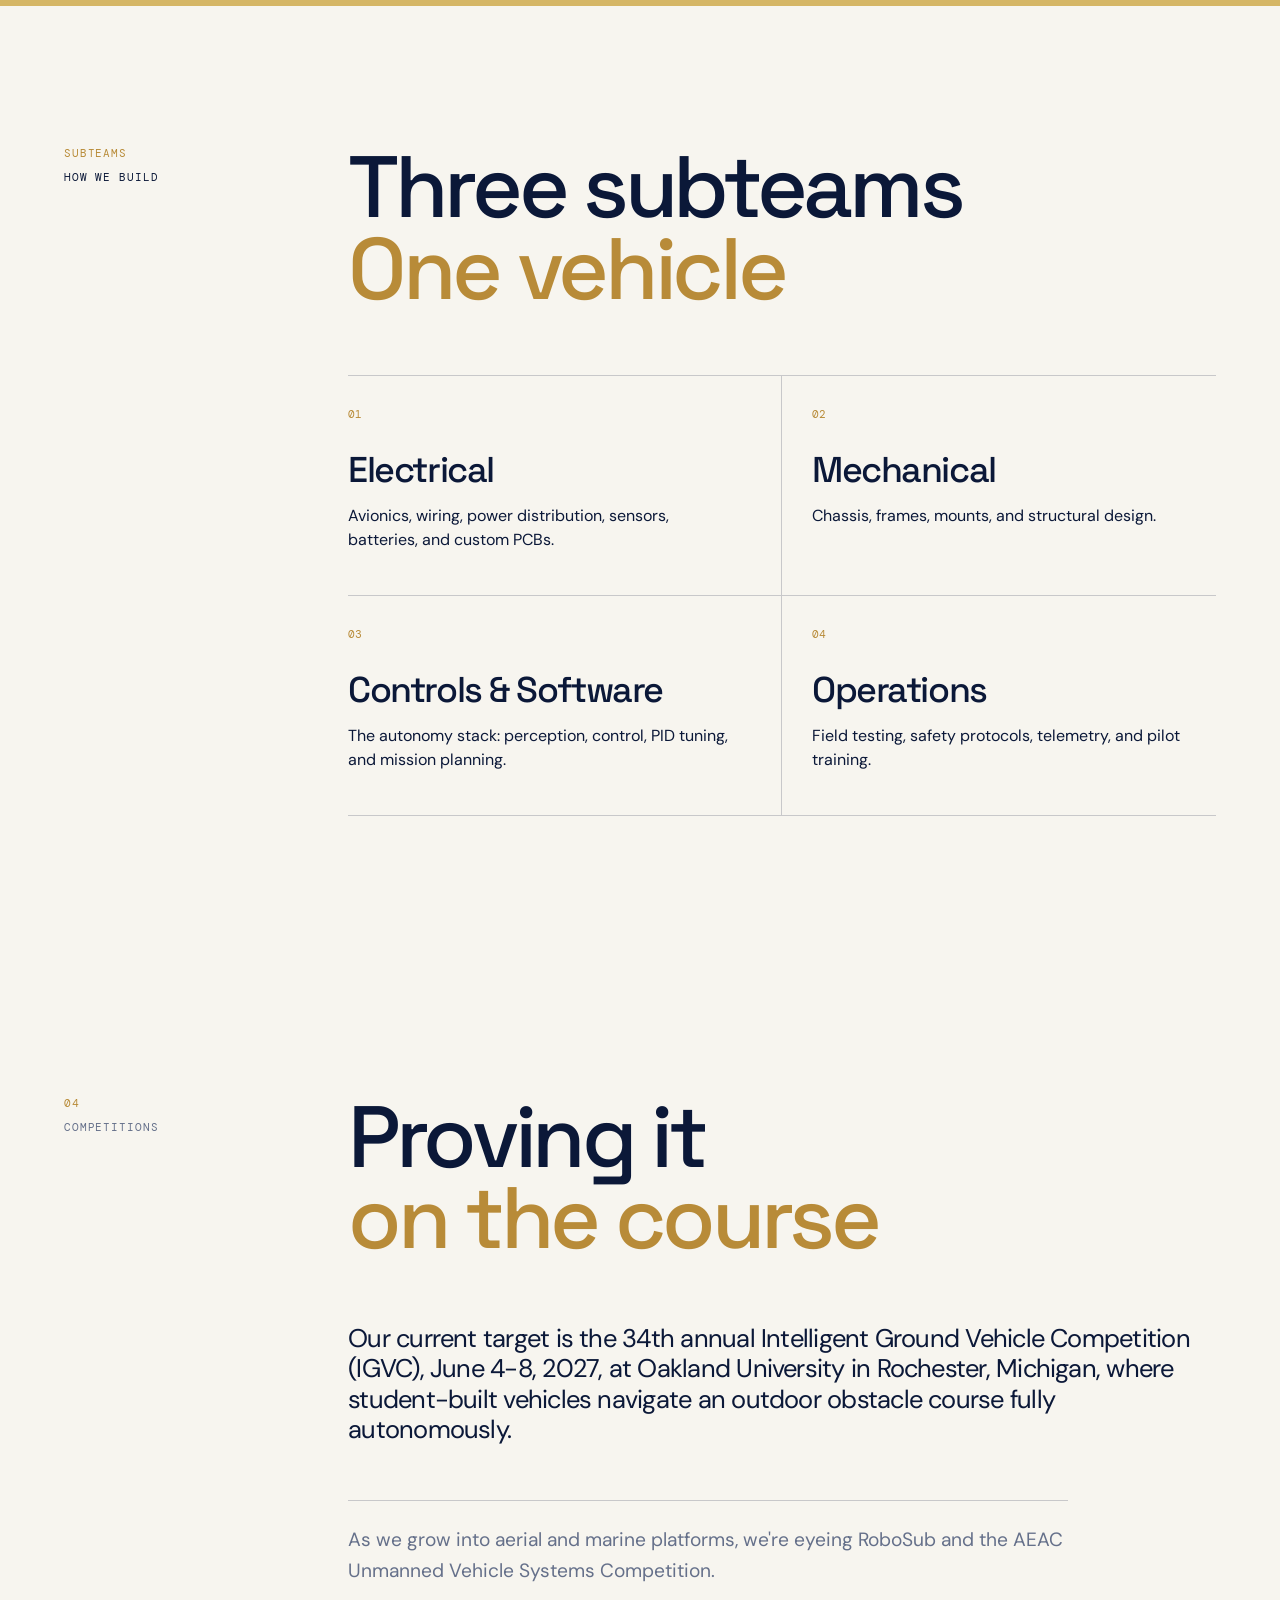
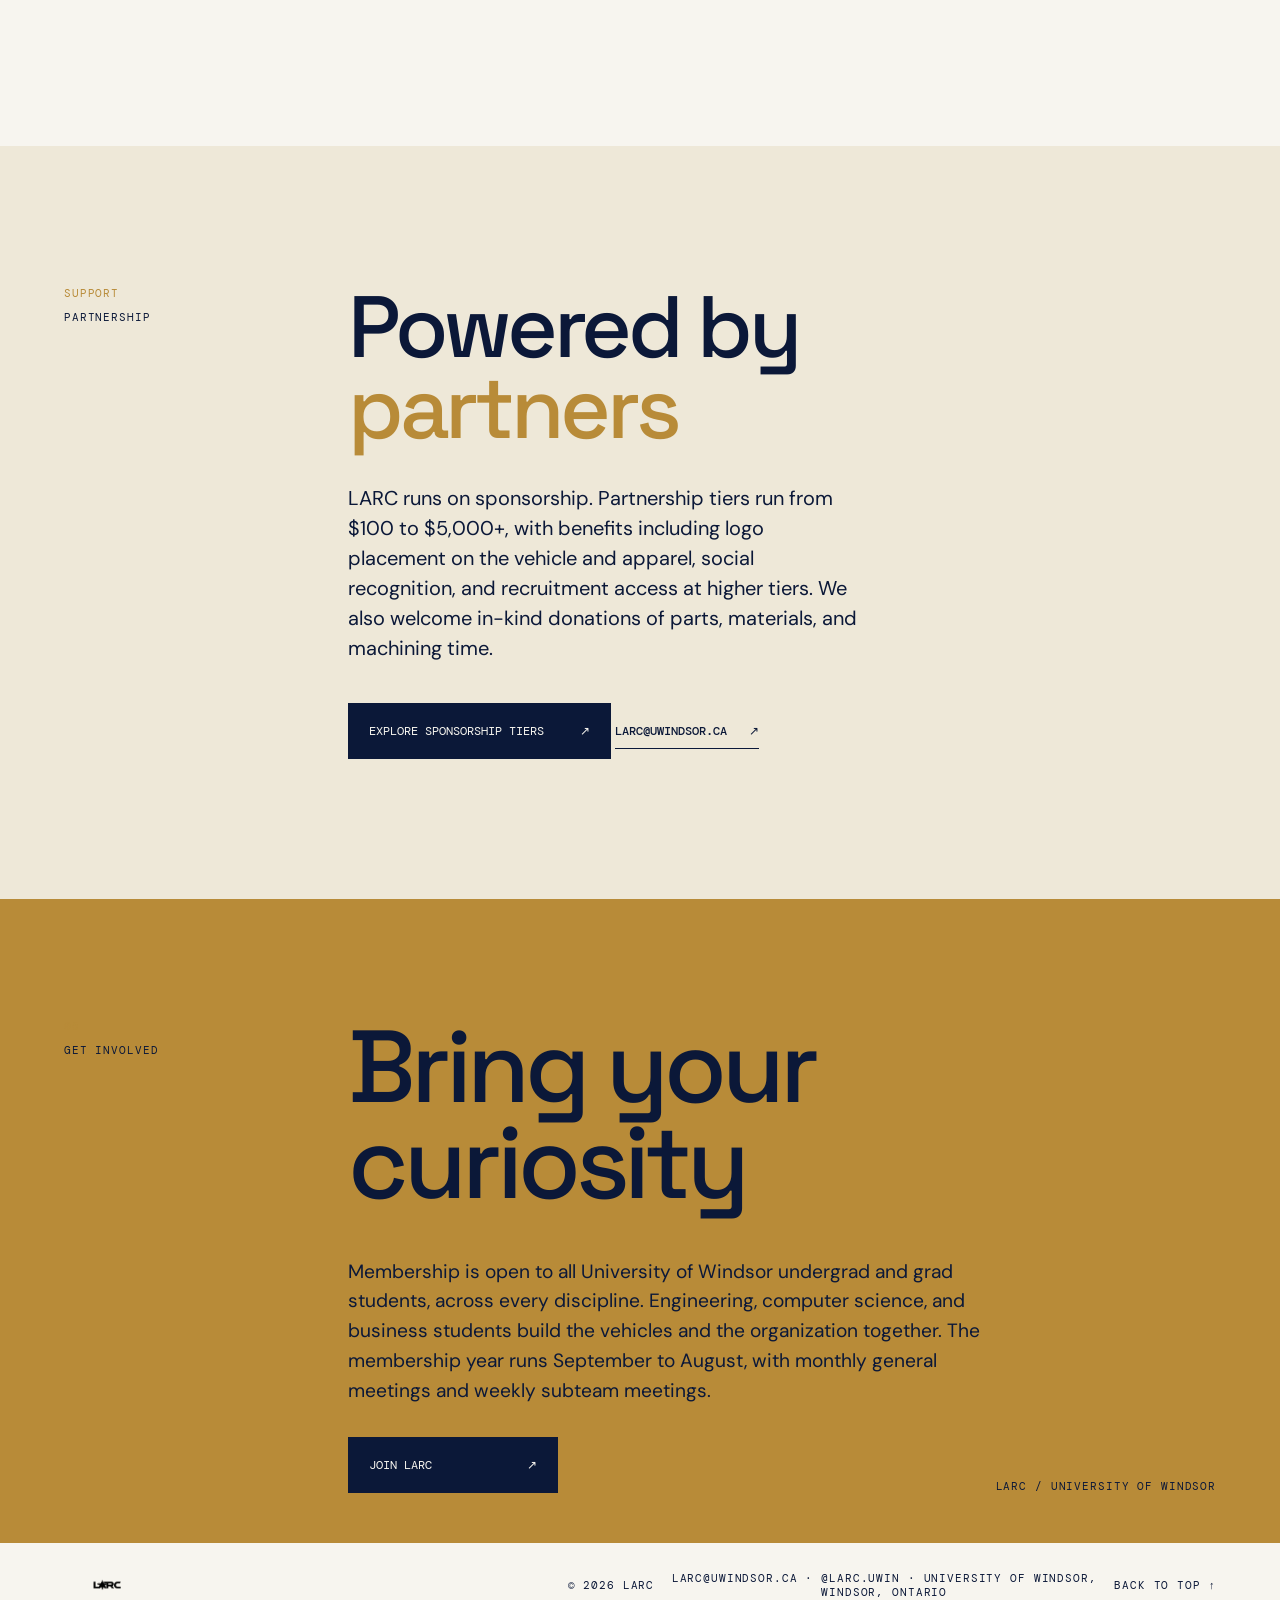
==== commit 53601ca7: "Update headings and section labels for consistency; adjust styles for improved layout" ====
--- a/index.html
+++ b/index.html
@@ -38,7 +38,7 @@
             <div class="hero-overlay"></div>
             <div class="hero-copy">
                 <p class="eyebrow">LARC / University of Windsor</p>
-                <h1 id="hero-title">Autonomy<br><em>in motion.</em></h1>
+                <h1 id="hero-title">Autonomy<br><em>in motion</em></h1>
                 <p class="hero-intro">A student-led robotics team designing, building, and deploying autonomous systems
                     across ground, aerial, and marine platforms.</p>
                 <div class="hero-actions"><a class="button-link button-light" href="about.html">Discover LARC <span
@@ -50,9 +50,9 @@
         </section>
 
         <section class="intro section-grid" id="about" aria-labelledby="about-title">
-            <div class="section-label"><span>01</span><span>Who we are</span></div>
+            <div class="section-label"><span>01</span><span>About LARC</span></div>
             <div class="intro-content">
-                <h2 id="about-title">Engineering the<br><em>autonomous future.</em></h2>
+                <h2 id="about-title">Who we are</h2>
                 <p class="large-copy">Lancer Autonomous Robotics Club is a student-led robotics team at the University
                     of Windsor. We bring together engineering, computer science, and business students to design, build,
                     and deploy high-performance autonomous vehicles for national and international competitions.</p>
@@ -64,7 +64,7 @@
             <div class="section-label"><span>02</span><span>What we do</span></div>
             <div class="work-content">
                 <div class="section-heading">
-                    <h2 id="work-title">Ideas into<br><em>action.</em></h2>
+                    <h2 id="work-title">Ideas into<br><em>action</em></h2>
                     <p>Ground, aerial, and marine autonomy.</p>
                 </div>
                 <div class="work-list">
@@ -95,7 +95,7 @@
         <section class="stats section-grid" id="team" aria-labelledby="team-title">
             <div class="section-label"><span>03</span><span>Our team</span></div>
             <div class="stats-content">
-                <h2 id="team-title">Many disciplines.<br><em>One mission.</em></h2>
+                <h2 id="team-title">Many disciplines<br><em>One mission</em></h2>
                 <p class="large-copy">Our mission is to cultivate top-tier engineering talent, drive hands-on technical
                     innovation, and establish a legacy of excellence in autonomous robotics.</p>
                 <div class="stat-row">
@@ -109,7 +109,7 @@
         <section class="subteams section-grid" id="subteams" aria-labelledby="subteams-title">
             <div class="section-label"><span>Subteams</span><span>How we build</span></div>
             <div class="subteams-content">
-                <h2 id="subteams-title">Three subteams.<br><em>One vehicle.</em></h2>
+                <h2 id="subteams-title">Three subteams<br><em>One vehicle</em></h2>
                 <div class="subteam-grid">
                     <article><span class="item-number">01</span>
                         <h3>Electrical</h3>
@@ -134,7 +134,7 @@
         <section class="competitions section-grid" id="competitions" aria-labelledby="competitions-title">
             <div class="section-label"><span>04</span><span>Competitions</span></div>
             <div class="competitions-content">
-                <h2 id="competitions-title">Proving it<br><em>on the course.</em></h2>
+                <h2 id="competitions-title">Proving it<br><em>on the course</em></h2>
                 <p class="large-copy">Our current target is the 34th annual Intelligent Ground Vehicle Competition
                     (IGVC), June 4-8, 2027, at Oakland University in Rochester, Michigan, where student-built vehicles
                     navigate an outdoor obstacle course fully autonomously.</p>
@@ -146,7 +146,7 @@
         <section class="sponsors section-grid" id="sponsors" aria-labelledby="sponsors-title">
             <div class="section-label"><span>Support</span><span>Partnership</span></div>
             <div>
-                <h2 id="sponsors-title">Powered by<br><em>partners.</em></h2>
+                <h2 id="sponsors-title">Powered by<br><em>partners</em></h2>
                 <p class="sponsor-copy">LARC runs on sponsorship. Partnership tiers run from $100 to $5,000+, with
                     benefits including logo placement on the vehicle and apparel, social recognition, and recruitment
                     access at higher tiers. We also welcome in-kind donations of parts, materials, and machining time.
@@ -161,7 +161,7 @@
         <section class="callout section-grid" id="connect" aria-labelledby="connect-title">
             <div class="section-label"><span>05</span><span>Get involved</span></div>
             <div class="callout-content">
-                <h2 id="connect-title">Bring your<br><em>curiosity.</em></h2>
+                <h2 id="connect-title">Bring your<br><em>curiosity</em></h2>
                 <p class="membership-copy">Membership is open to all University of Windsor undergrad and grad students,
                     across every discipline. Engineering, computer science, and business students build the vehicles and
                     the
--- a/styles.css
+++ b/styles.css
@@ -889,9 +889,9 @@
     background: var(--ink);
     color: var(--paper);
     display: flex;
-    min-height: 570px;
+    min-height: 430px;
     overflow: hidden;
-    padding: 120px 5vw 70px;
+    padding: 90px 5vw 110px;
     position: relative;
 }
 
@@ -1019,8 +1019,8 @@
     }
 
     .page-hero {
-        min-height: 520px;
-        padding: 90px 6vw 55px;
+        min-height: 380px;
+        padding: 70px 6vw 65px;
     }
 
     .page-body {
@@ -1235,4 +1235,85 @@
     margin-top: 50px;
     position: relative;
     right: auto;
+}
+
+.site-nav {
+    align-items: center;
+    font-size: .8rem;
+}
+
+.large-copy {
+    font-size: clamp(1.25rem, 2vw, 2rem);
+}
+
+@media (max-width: 720px) {
+    .site-nav {
+        align-items: stretch;
+    }
+}
+
+.work,
+.work-page,
+.competitions {
+    background: var(--paper);
+    color: var(--ink);
+}
+
+.work .section-label,
+.work-page .section-label,
+.competitions .section-label,
+.work .section-heading p,
+.work-page .page-content>p:not(.large-copy),
+.work-item p,
+.project-grid p,
+.competition-note {
+    color: var(--muted);
+}
+
+.work-list,
+.work-item,
+.project-grid,
+.project-grid article {
+    border-color: var(--line);
+}
+
+.competition-note {
+    border-color: var(--line);
+}
+
+.competitions h2 em {
+    color: var(--coral);
+}
+
+.work-page,
+.sponsor-page {
+    background: var(--lime);
+}
+
+.stats-page {
+    background: var(--paper);
+}
+
+.hero-actions {
+    align-items: center;
+    flex-wrap: nowrap;
+}
+
+.hero-actions .button-link {
+    height: 56px;
+    white-space: nowrap;
+}
+
+.hero-actions .button-outline {
+    transform: translateY(10px);
+}
+
+@media (max-width: 720px) {
+    .hero-actions {
+        flex-direction: column;
+    }
+
+    .hero-actions .button-link {
+        width: 100%;
+    }
 }
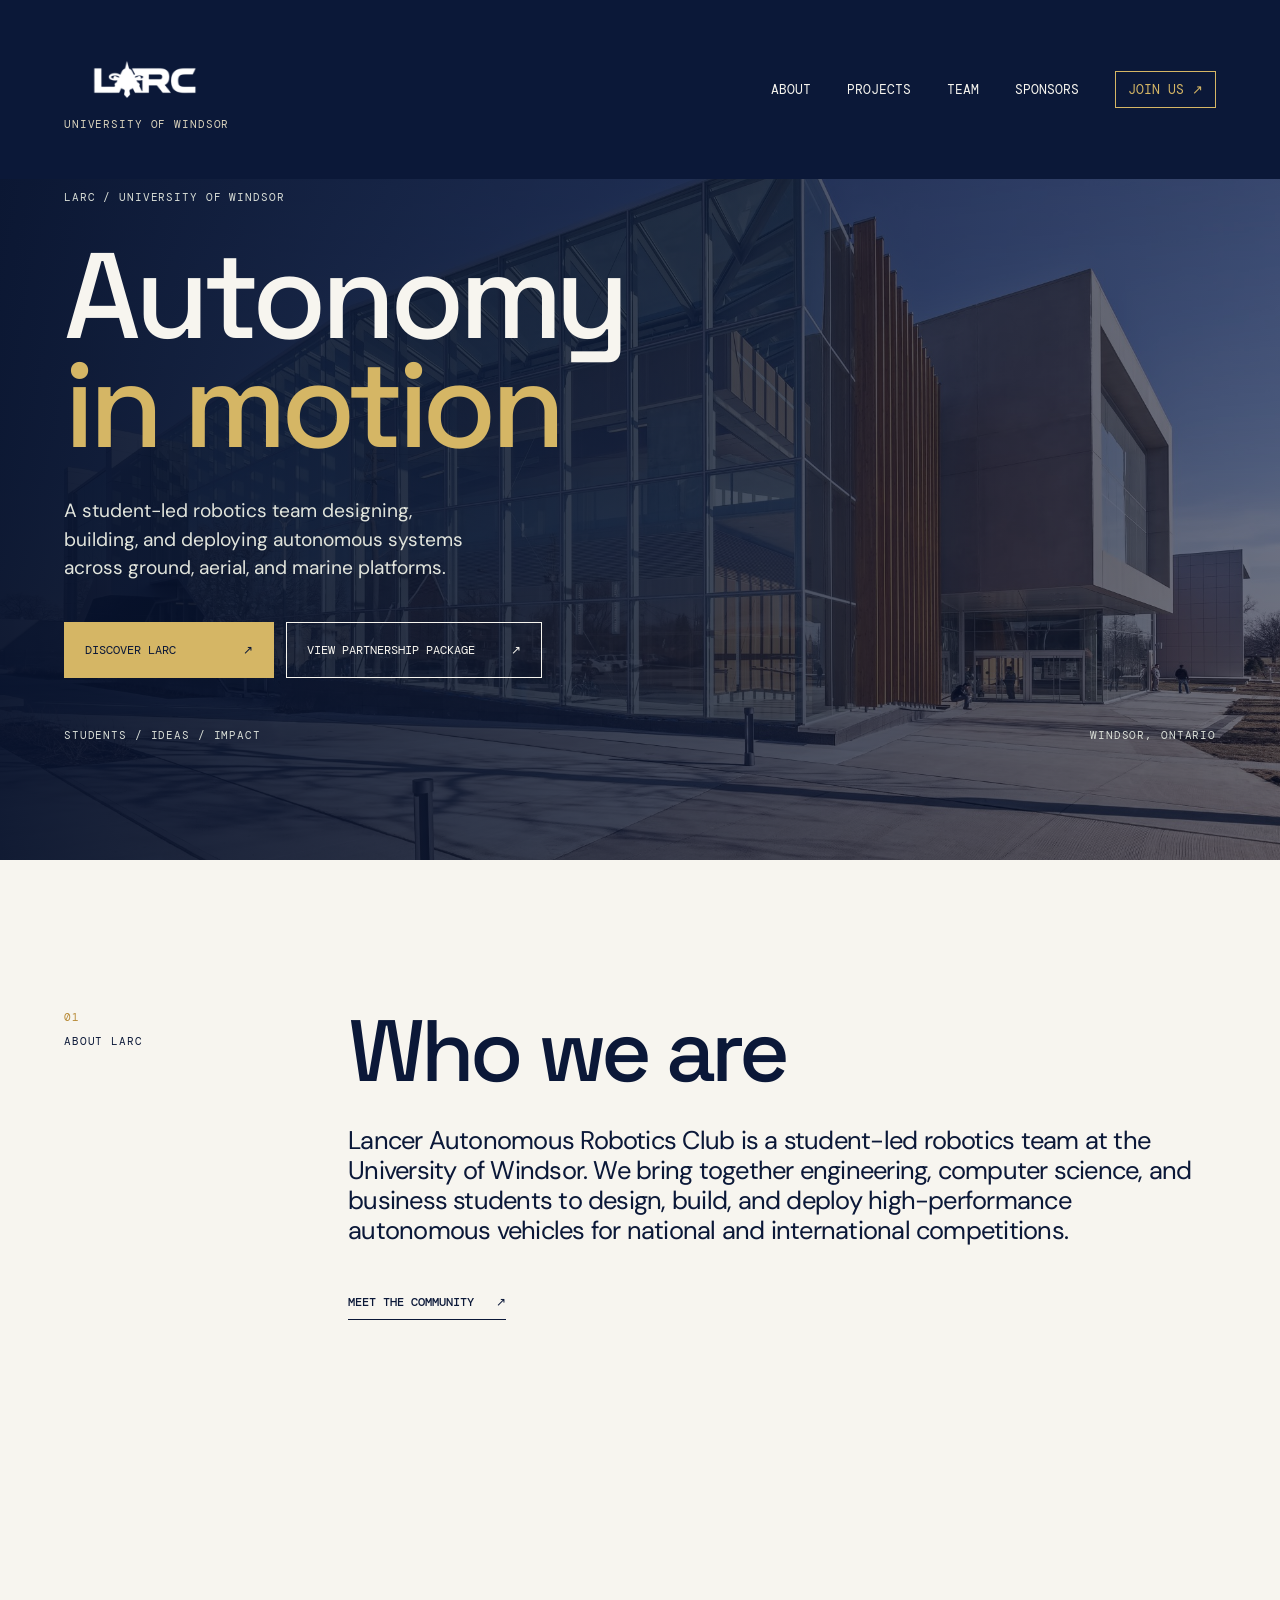
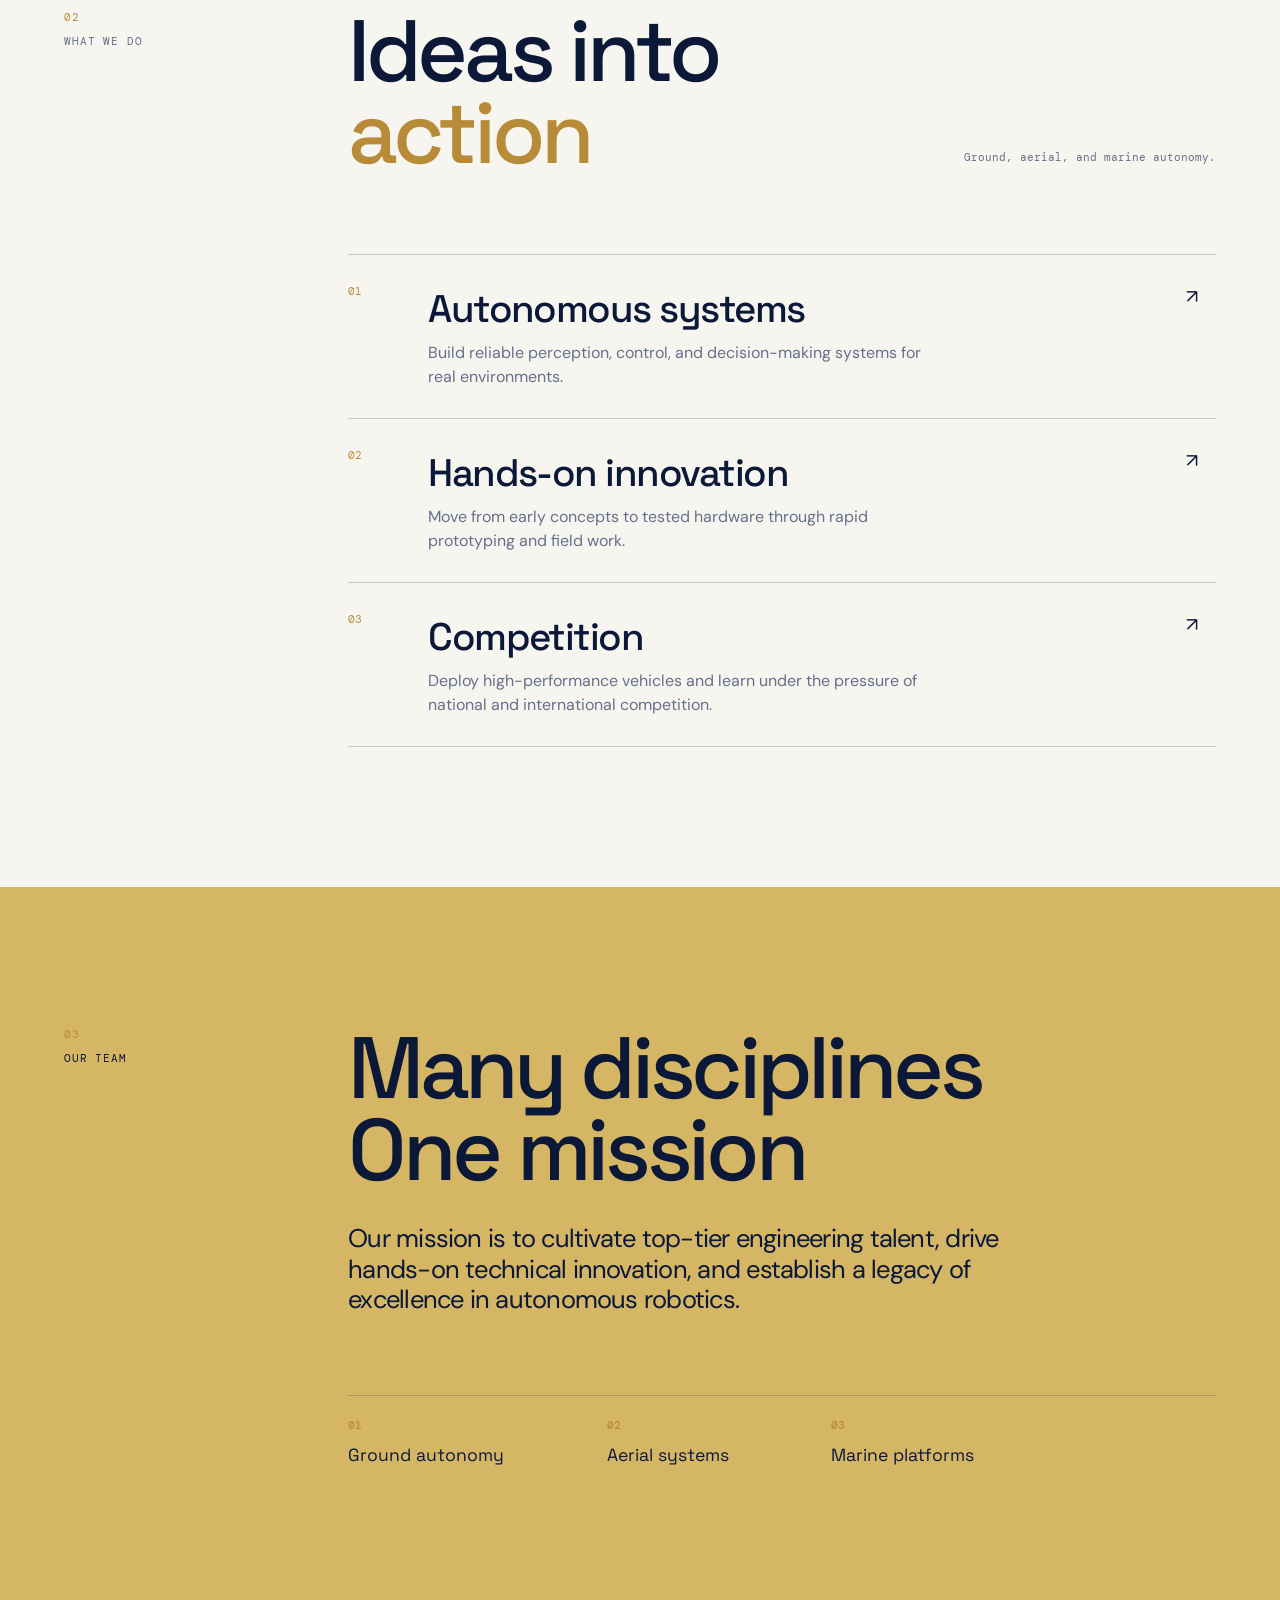
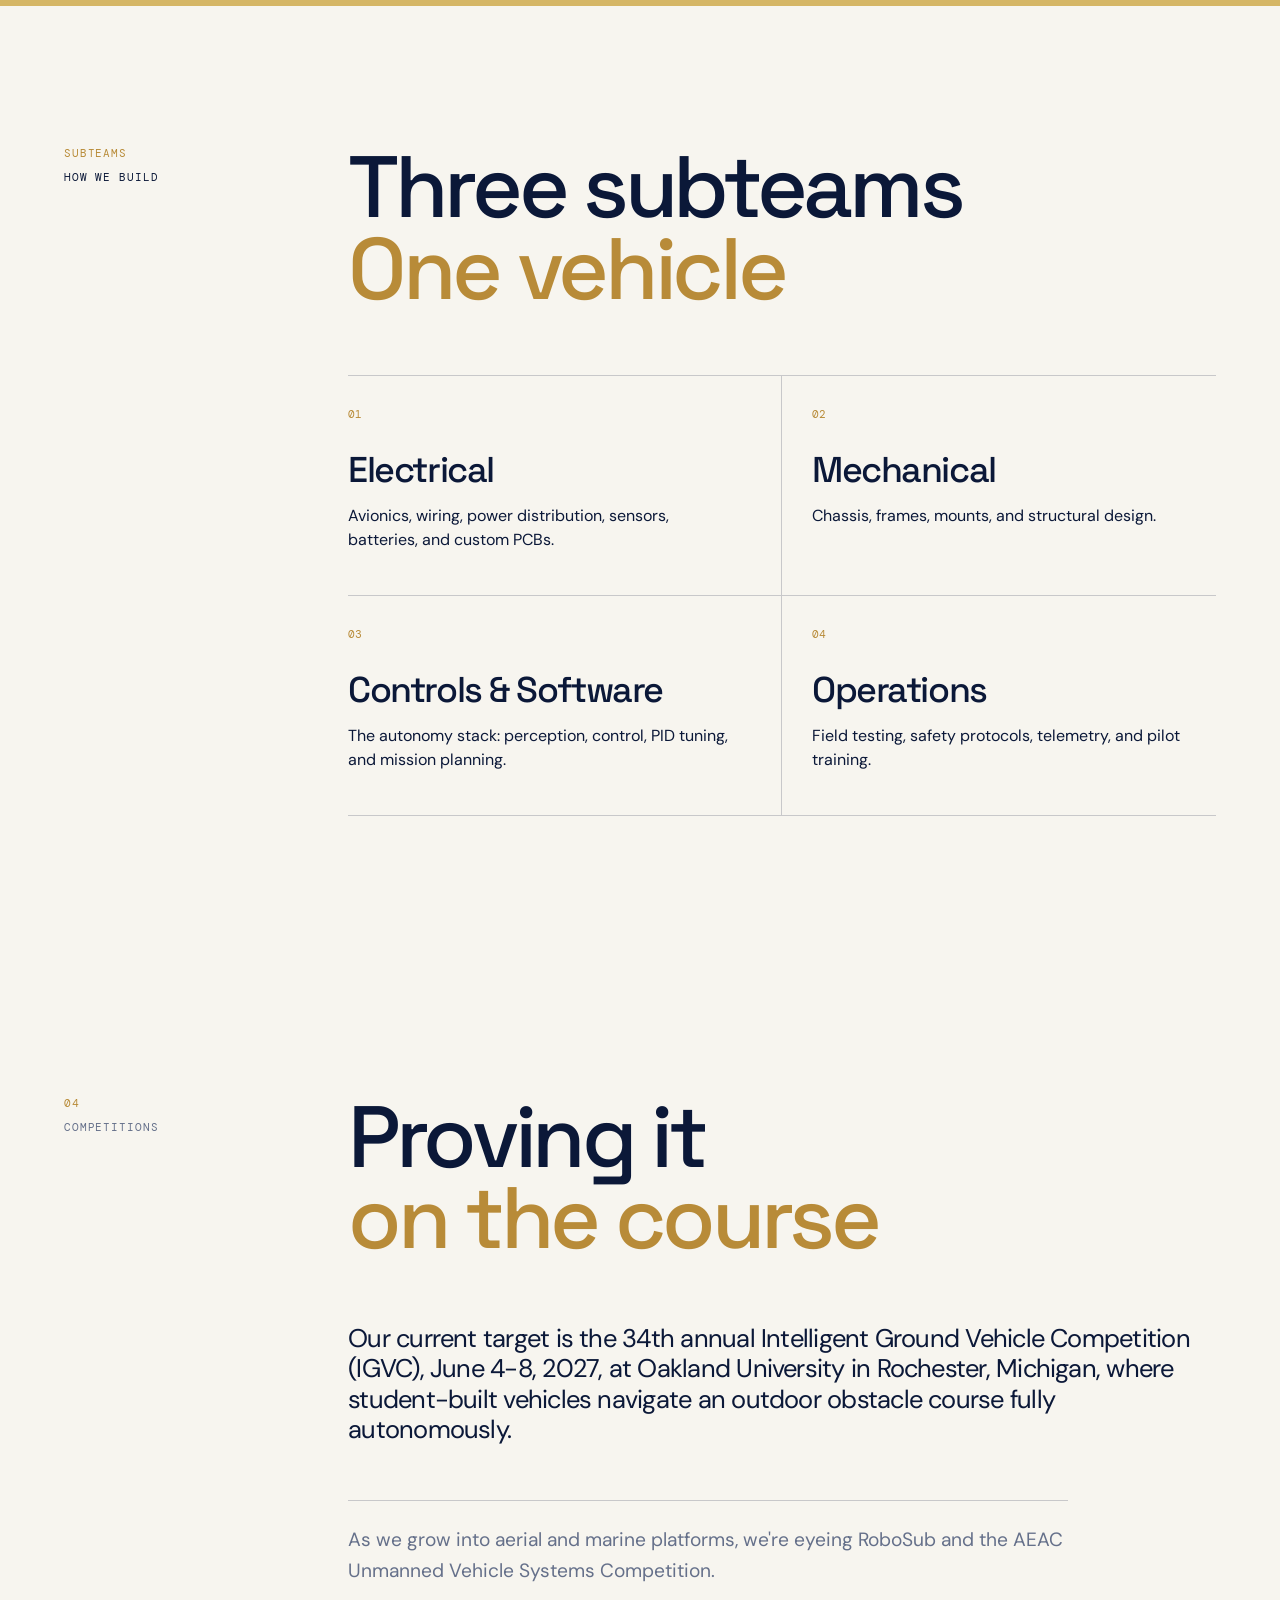
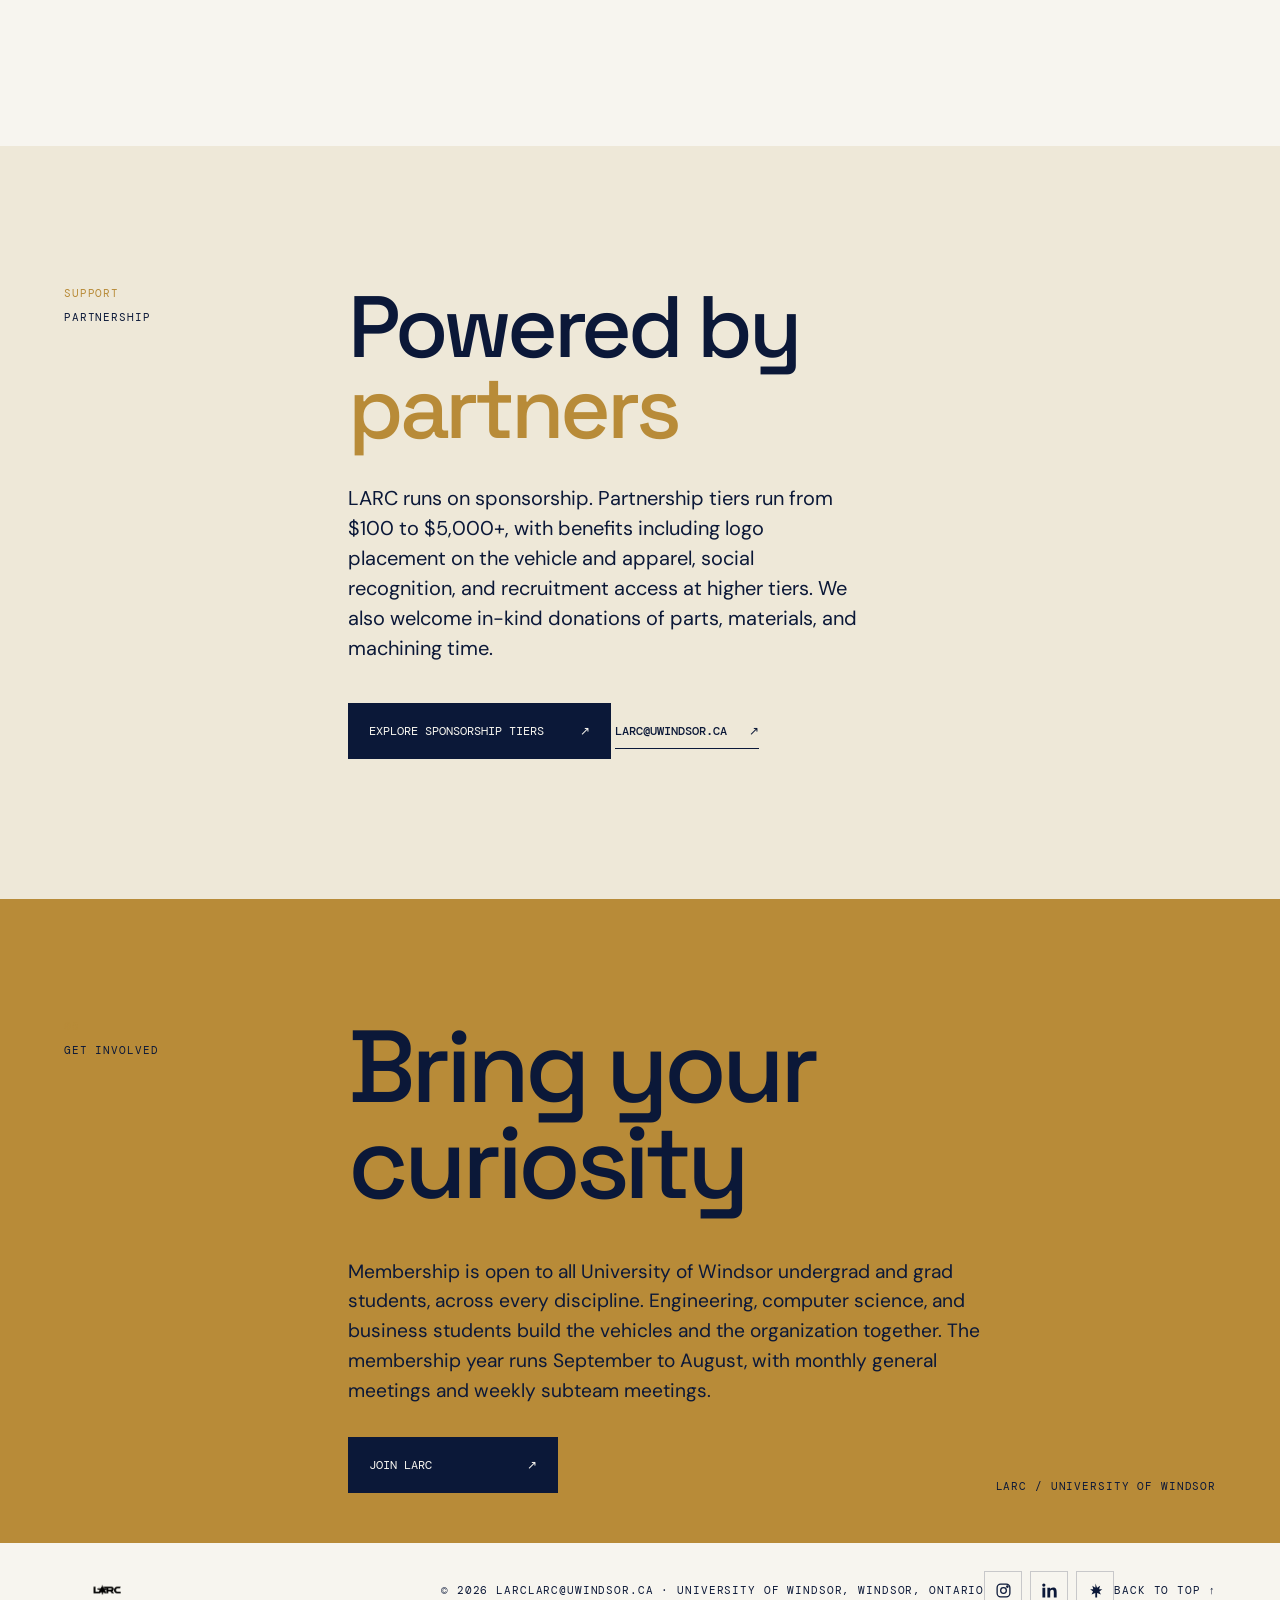
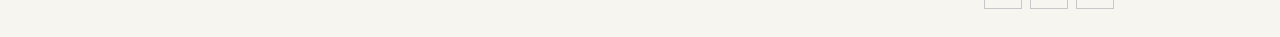
==== commit ddb64d0a: "Update footer across multiple HTML pages to include social media links and improve contact informati" ====
--- a/index.html
+++ b/index.html
@@ -175,8 +175,27 @@
     </main>
 
     <footer class="site-footer"><img src="assets/LARC%20Logo.png" alt="LARC"><span>© <span id="year"></span>
-            LARC</span><span><a href="mailto:larc@uwindsor.ca">larc@uwindsor.ca</a> · @larc.uwin · University of
-            Windsor, Windsor, Ontario</span><a href="#top">Back to top ↑</a></footer>
+            LARC</span><span><a href="mailto:larc@uwindsor.ca">larc@uwindsor.ca</a> · University of Windsor, Windsor,
+            Ontario</span>
+        <div class="site-socials" aria-label="Social links"><a class="social-link"
+                href="https://www.instagram.com/larc.uwin/?hl=en" target="_blank" rel="noreferrer"
+                aria-label="Instagram" title="Instagram"><svg viewBox="0 0 24 24" aria-hidden="true">
+                    <rect x="3" y="3" width="18" height="18" rx="5"></rect>
+                    <circle cx="12" cy="12" r="4"></circle>
+                    <circle cx="17.5" cy="6.5" r="1"></circle>
+                </svg></a><a class="social-link" href="https://www.linkedin.com/company/lancer-autonomous-robotics-club"
+                target="_blank" rel="noreferrer" aria-label="LinkedIn" title="LinkedIn"><svg viewBox="0 0 24 24"
+                    aria-hidden="true">
+                    <path
+                        d="M6 8H2v14h4V8ZM4 2a2.3 2.3 0 1 0 0 4.6A2.3 2.3 0 0 0 4 2ZM9 8v14h4v-7.2c0-2 .4-3.8 2.8-3.8 2.3 0 2.3 2.1 2.3 4V22h4v-7.7c0-3.8-.8-6.7-5.1-6.7-2.1 0-3.5 1.1-4.1 2.1h-.1V8H9Z">
+                    </path>
+                </svg></a><a class="social-link" href="https://linktr.ee/larc.uwindsor" target="_blank" rel="noreferrer"
+                aria-label="Linktree" title="Linktree"><svg viewBox="0 0 24 24" aria-hidden="true">
+                    <path
+                        d="m12 2 2.2 6.1 4.3-2.8-1.4 5h4.5l-4.1 3.2 2.1 4.1-5.3-2.1V22h-2.6v-6.5l-5.3 2.1 2.1-4.1-4.1-3.2h4.5l-1.4-5 4.3 2.8L12 2Z">
+                    </path>
+                </svg></a></div><a href="#top">Back to top ↑</a>
+    </footer>
 </body>
 
 </html>
--- a/styles.css
+++ b/styles.css
@@ -1242,6 +1242,39 @@
     font-size: .8rem;
 }
 
+.site-socials {
+    align-items: center;
+    display: flex;
+    gap: 8px;
+}
+
+.social-link {
+    align-items: center;
+    border: 1px solid var(--line);
+    display: inline-flex;
+    height: 38px;
+    justify-content: center;
+    transition: background .2s ease, color .2s ease;
+    width: 38px;
+}
+
+.social-link svg {
+    fill: currentColor;
+    height: 17px;
+    width: 17px;
+}
+
+.social-link:first-child svg {
+    fill: none;
+    stroke: currentColor;
+    stroke-width: 1.8;
+}
+
+.social-link:hover {
+    background: var(--lime);
+    color: var(--ink);
+}
+
 .large-copy {
     font-size: clamp(1.25rem, 2vw, 2rem);
 }
@@ -1294,6 +1327,12 @@
     background: var(--paper);
 }
 
+@media (min-width: 721px) {
+    .page-hero {
+        min-height: calc(100vh - 86px);
+    }
+}
+
 .hero-actions {
     align-items: center;
     flex-wrap: nowrap;
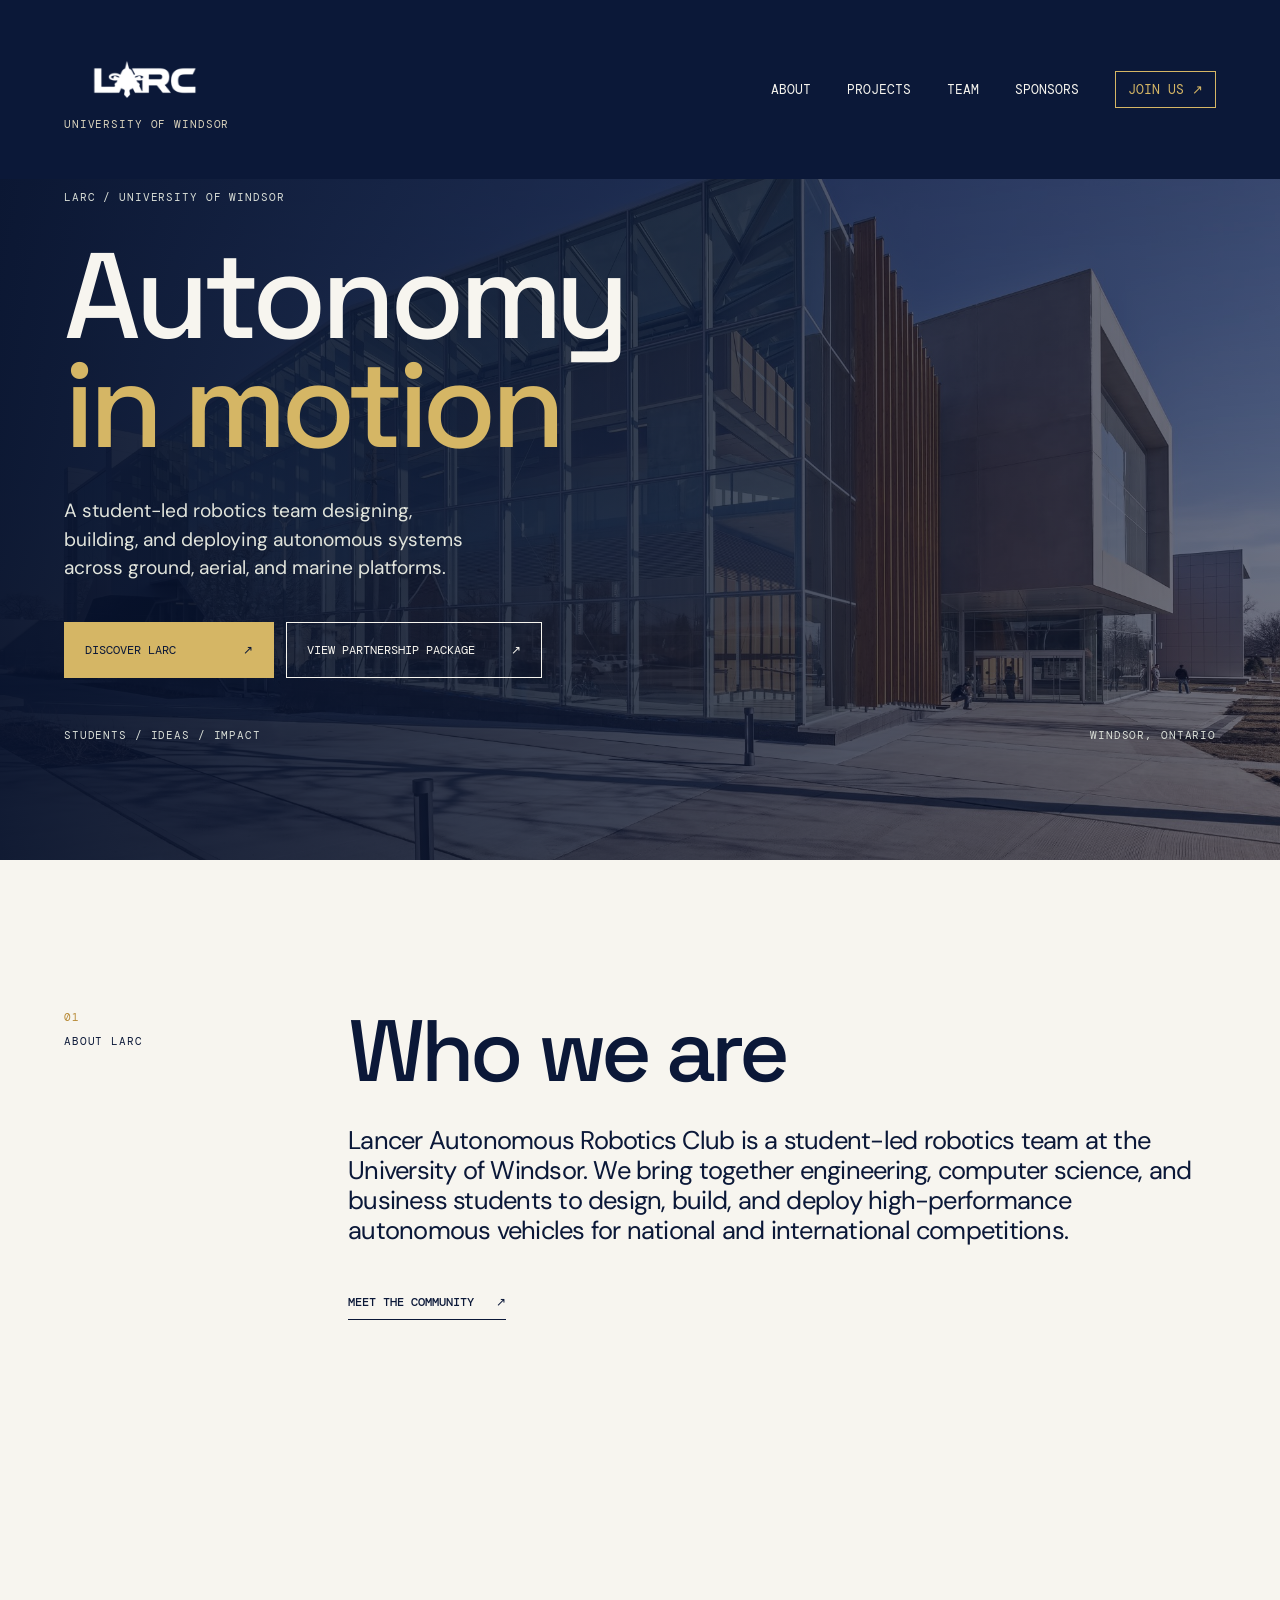
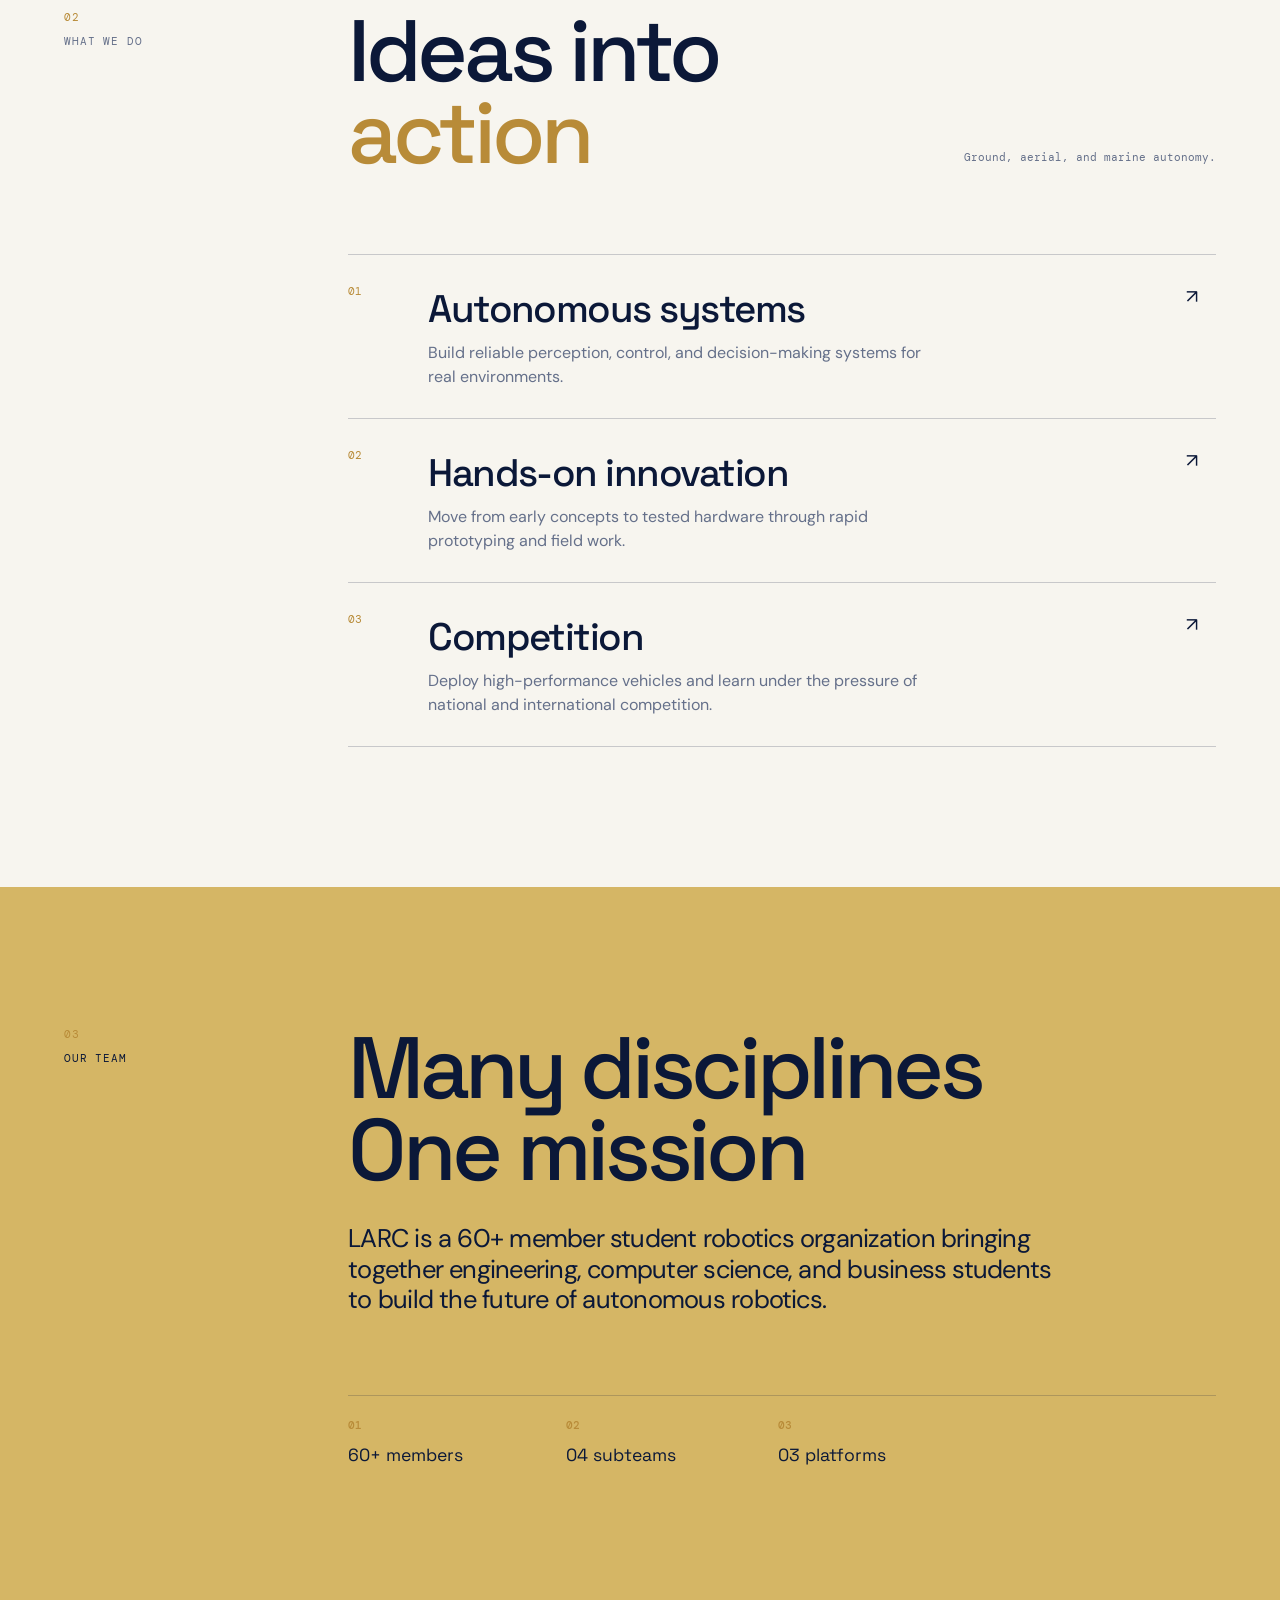
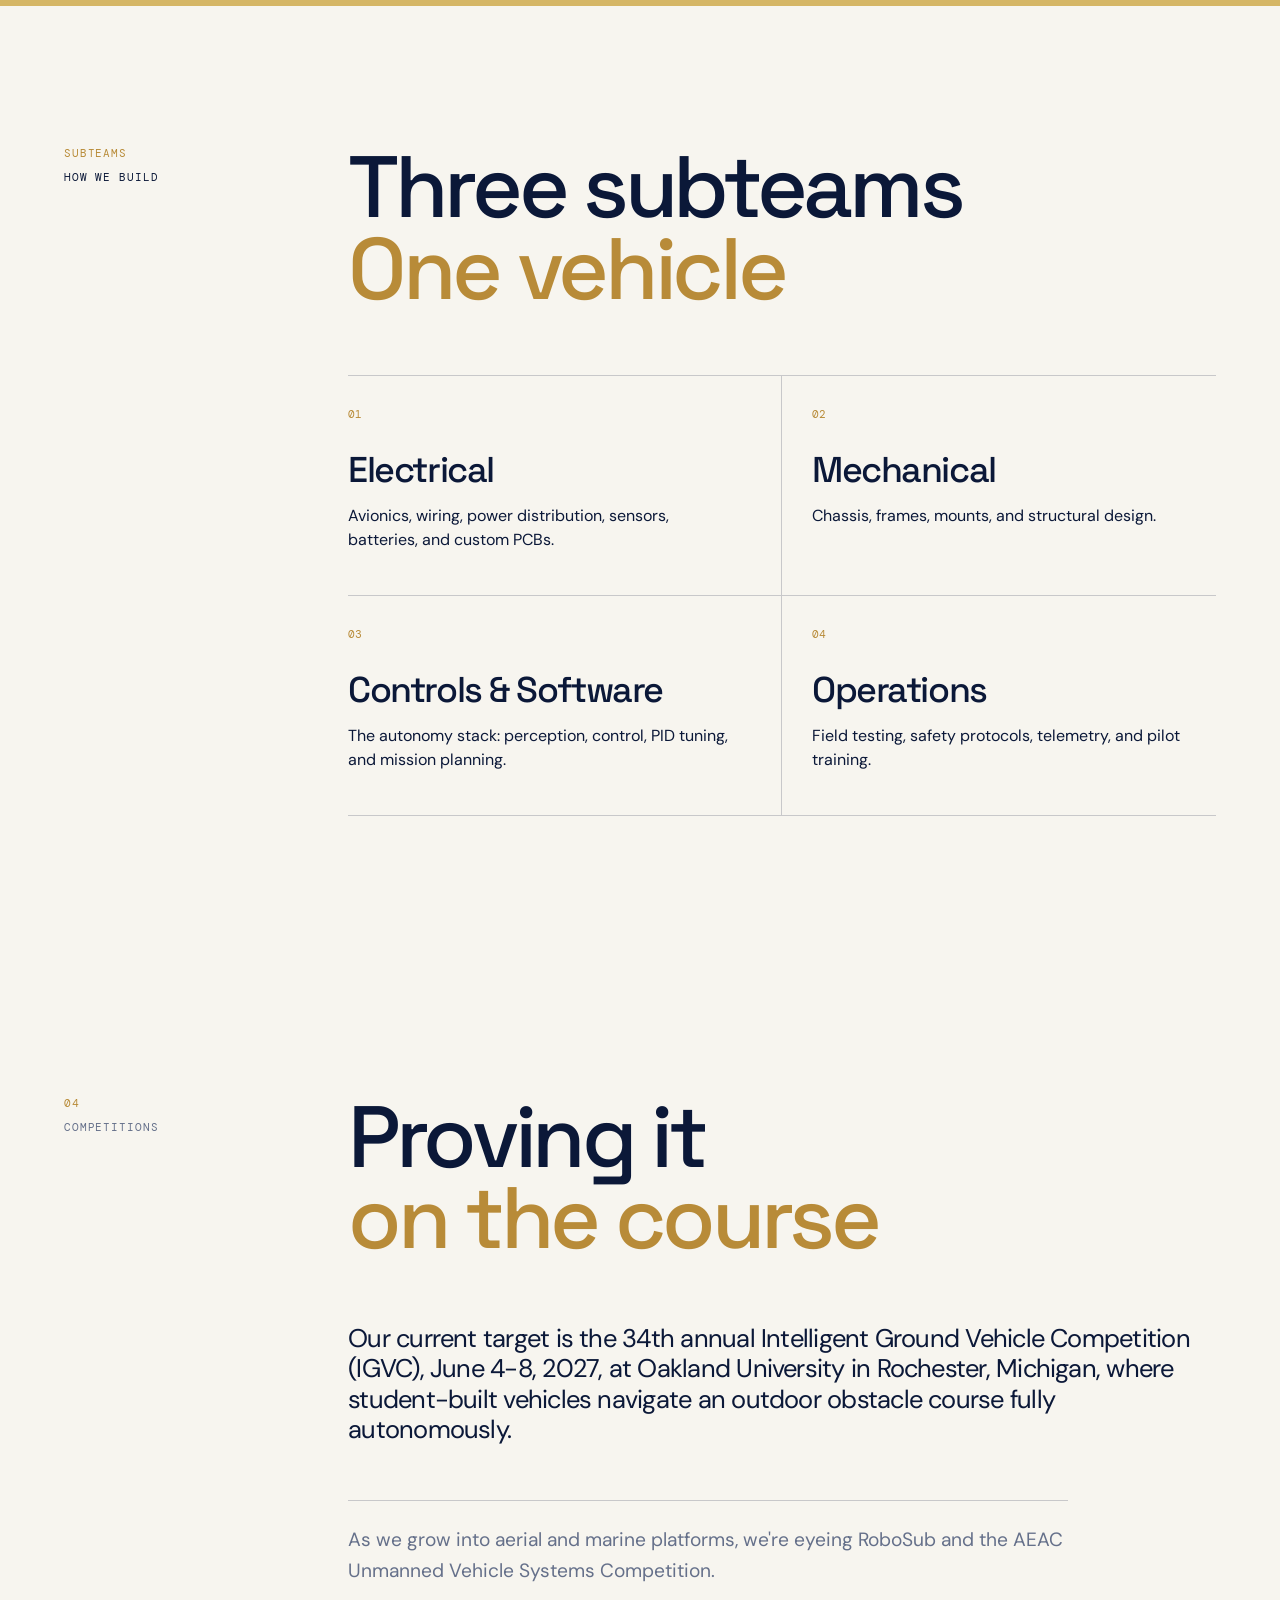
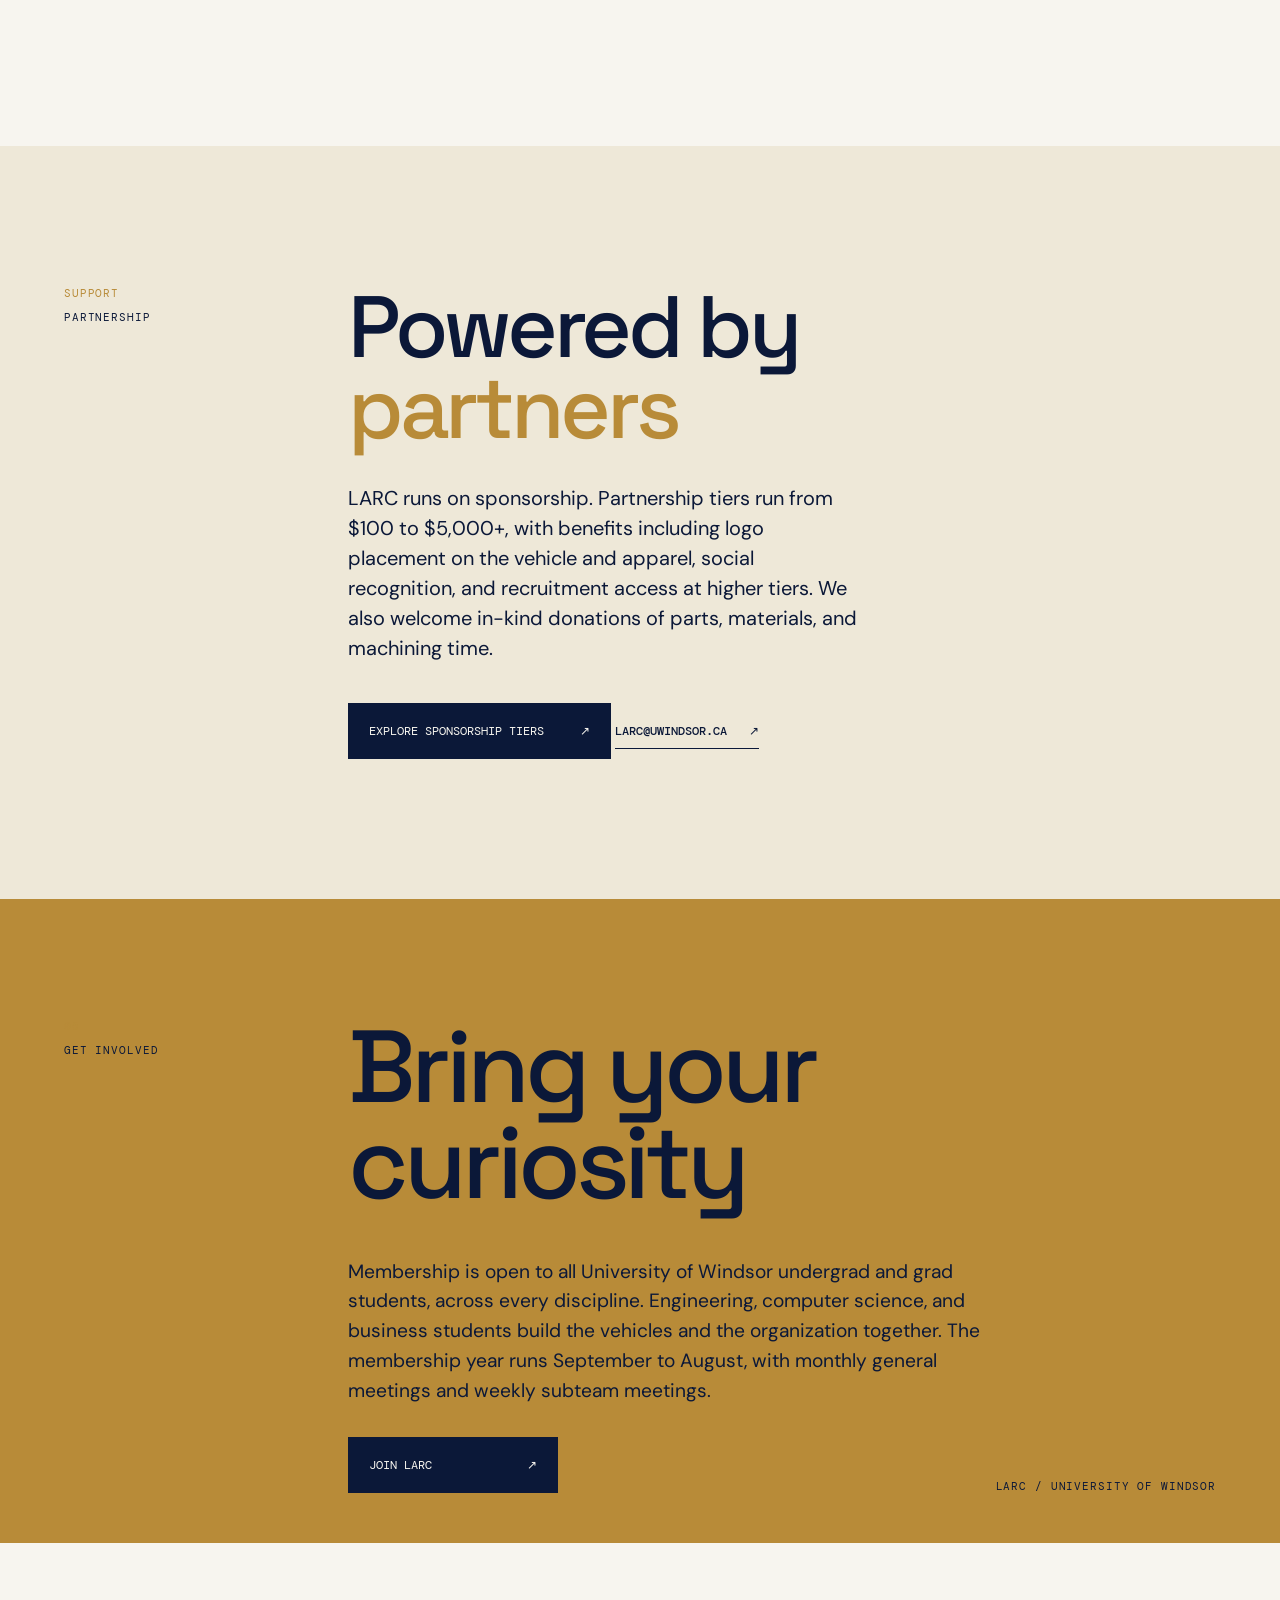
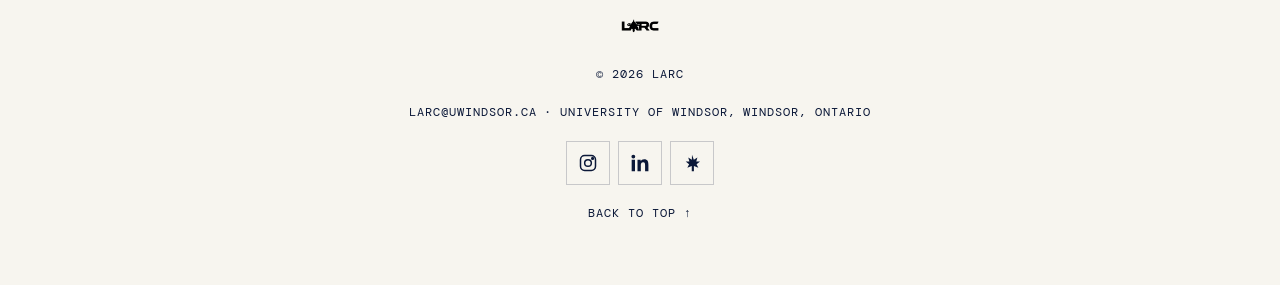
==== commit 94f76bc0: "Update team descriptions and statistics for clarity; enhance footer layout and styles for improved r" ====
--- a/index.html
+++ b/index.html
@@ -96,12 +96,12 @@
             <div class="section-label"><span>03</span><span>Our team</span></div>
             <div class="stats-content">
                 <h2 id="team-title">Many disciplines<br><em>One mission</em></h2>
-                <p class="large-copy">Our mission is to cultivate top-tier engineering talent, drive hands-on technical
-                    innovation, and establish a legacy of excellence in autonomous robotics.</p>
+                <p class="large-copy">LARC is a 60+ member student robotics organization bringing together engineering,
+                    computer science, and business students to build the future of autonomous robotics.</p>
                 <div class="stat-row">
-                    <div><strong>01</strong><span>Ground autonomy</span></div>
-                    <div><strong>02</strong><span>Aerial systems</span></div>
-                    <div><strong>03</strong><span>Marine platforms</span></div>
+                    <div><strong>01</strong><span>60+ members</span></div>
+                    <div><strong>02</strong><span>04 subteams</span></div>
+                    <div><strong>03</strong><span>03 platforms</span></div>
                 </div>
             </div>
         </section>
--- a/styles.css
+++ b/styles.css
@@ -1275,6 +1275,64 @@
     color: var(--ink);
 }
 
+.site-footer {
+    align-items: center;
+    display: flex;
+    flex-direction: column;
+    gap: 20px;
+    padding: 64px 5vw;
+    font-size: .75rem;
+}
+
+.site-footer img {
+    height: 38px;
+    margin-right: 0;
+    width: 110px;
+}
+
+.site-footer>span {
+    line-height: 1.5;
+}
+
+.site-footer>span:nth-of-type(2) {
+    max-width: 520px;
+    text-align: center;
+}
+
+.site-footer .site-socials {
+    justify-self: auto;
+}
+
+.site-footer>a:last-child {
+    justify-self: auto;
+    white-space: nowrap;
+}
+
+.site-footer .social-link {
+    height: 44px;
+    width: 44px;
+}
+
+.site-footer .social-link svg {
+    height: 20px;
+    width: 20px;
+}
+
+@media (max-width: 720px) {
+    .site-footer {
+        align-items: center;
+        display: flex;
+        flex-direction: column;
+        gap: 20px;
+        padding: 48px 6vw;
+    }
+
+    .site-footer .site-socials,
+    .site-footer>a:last-child {
+        justify-self: auto;
+    }
+}
+
 .large-copy {
     font-size: clamp(1.25rem, 2vw, 2rem);
 }
